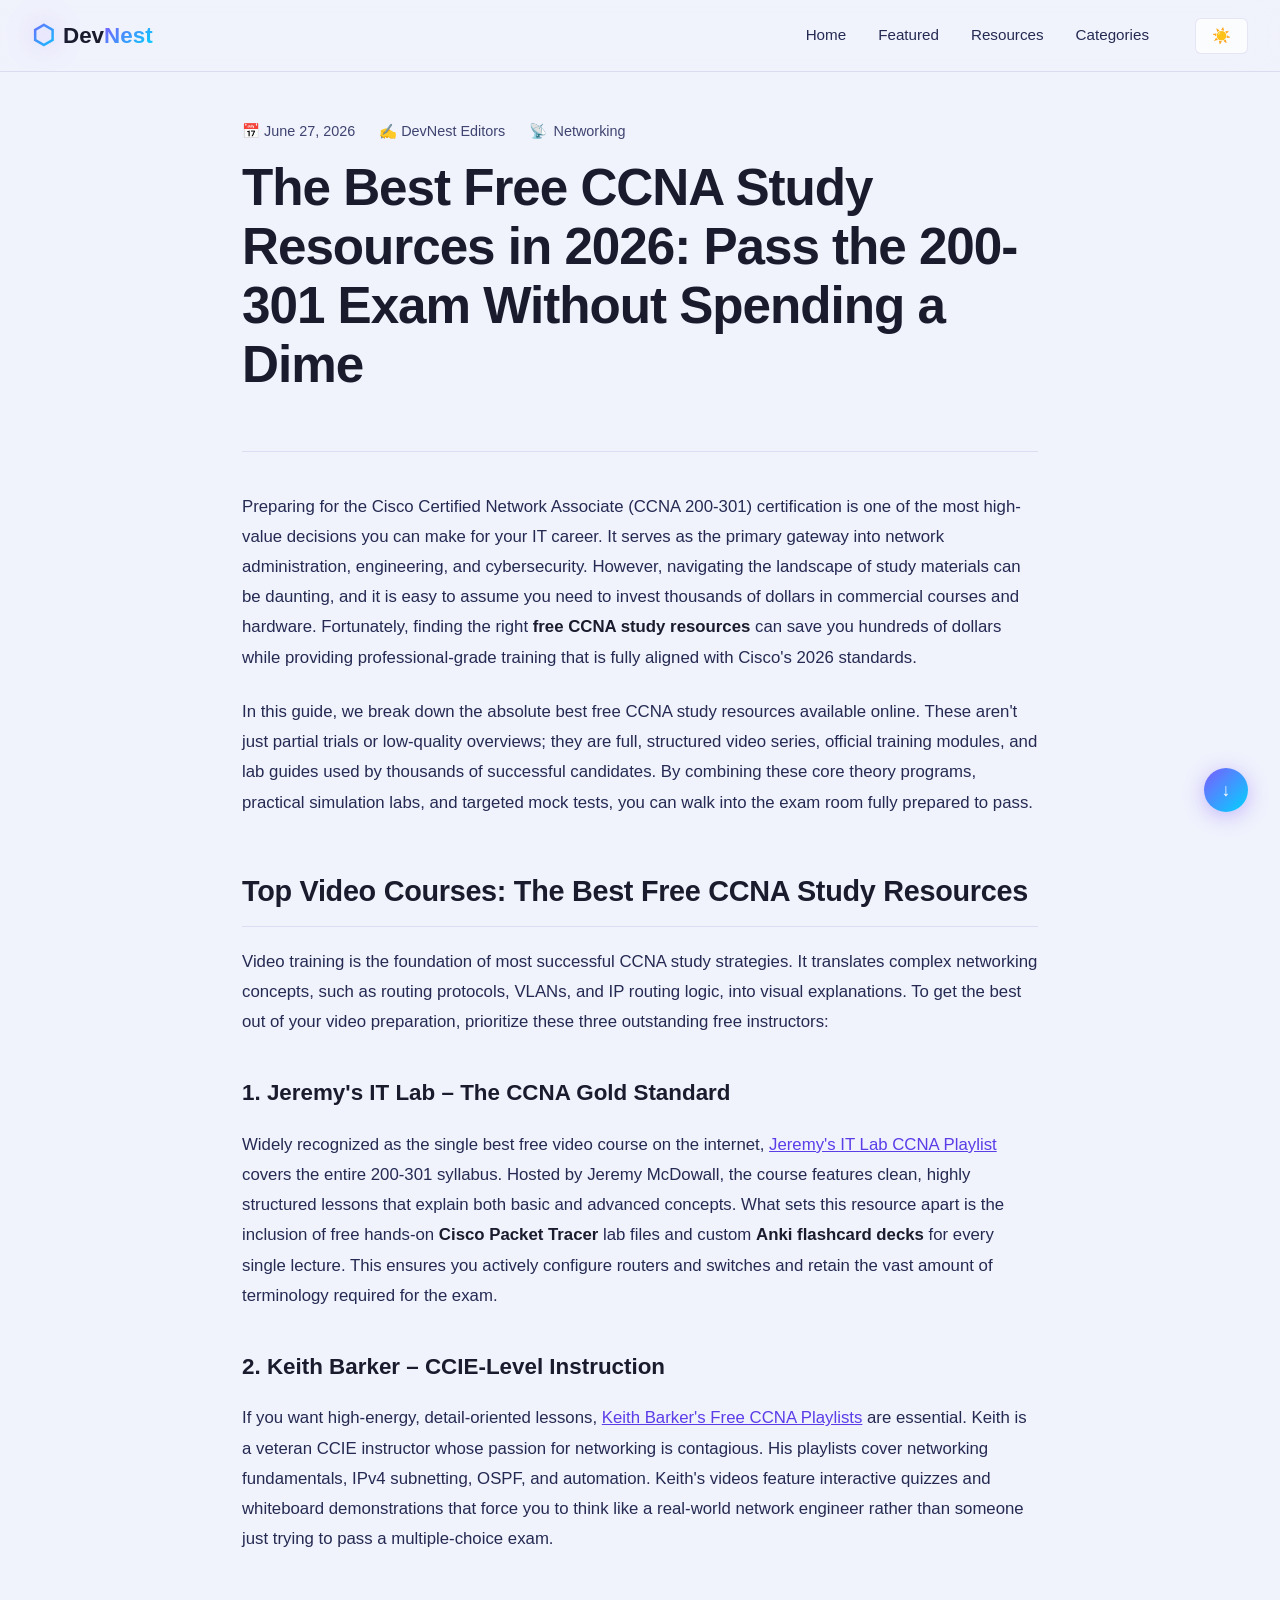
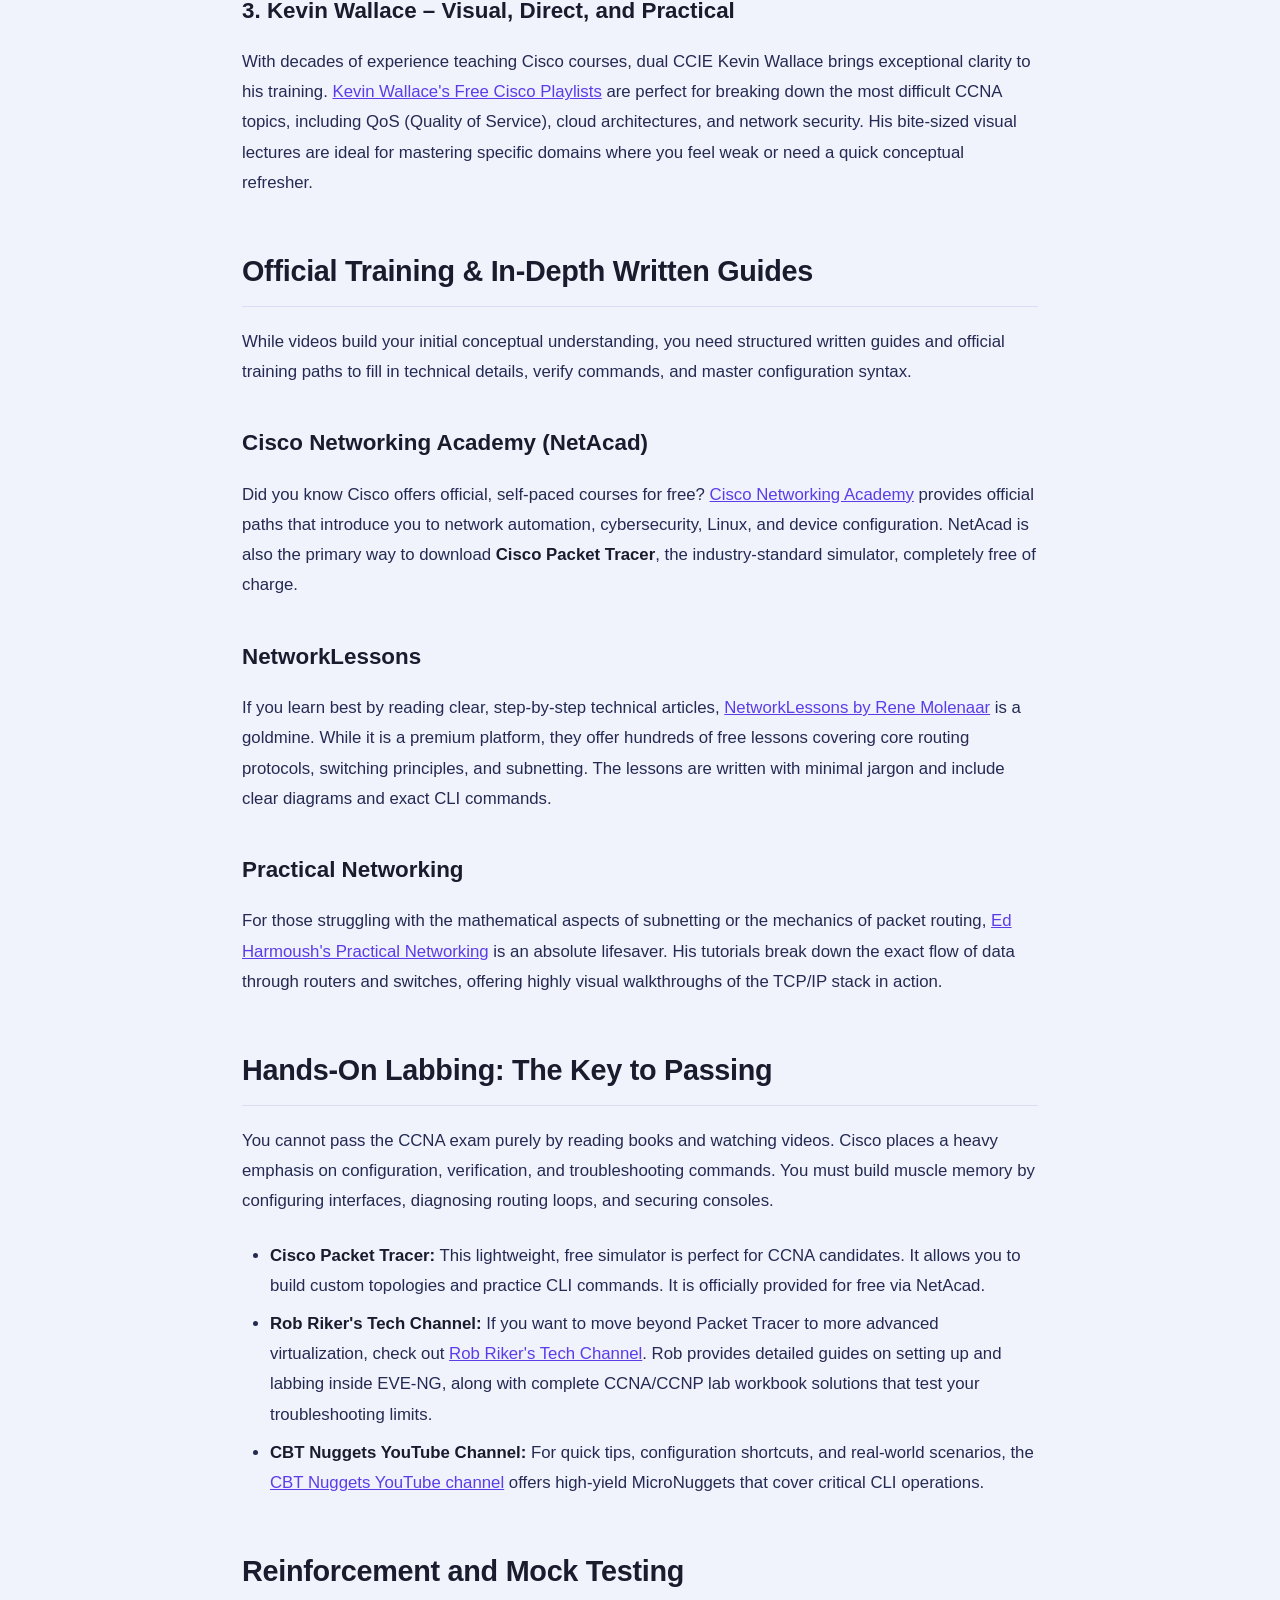
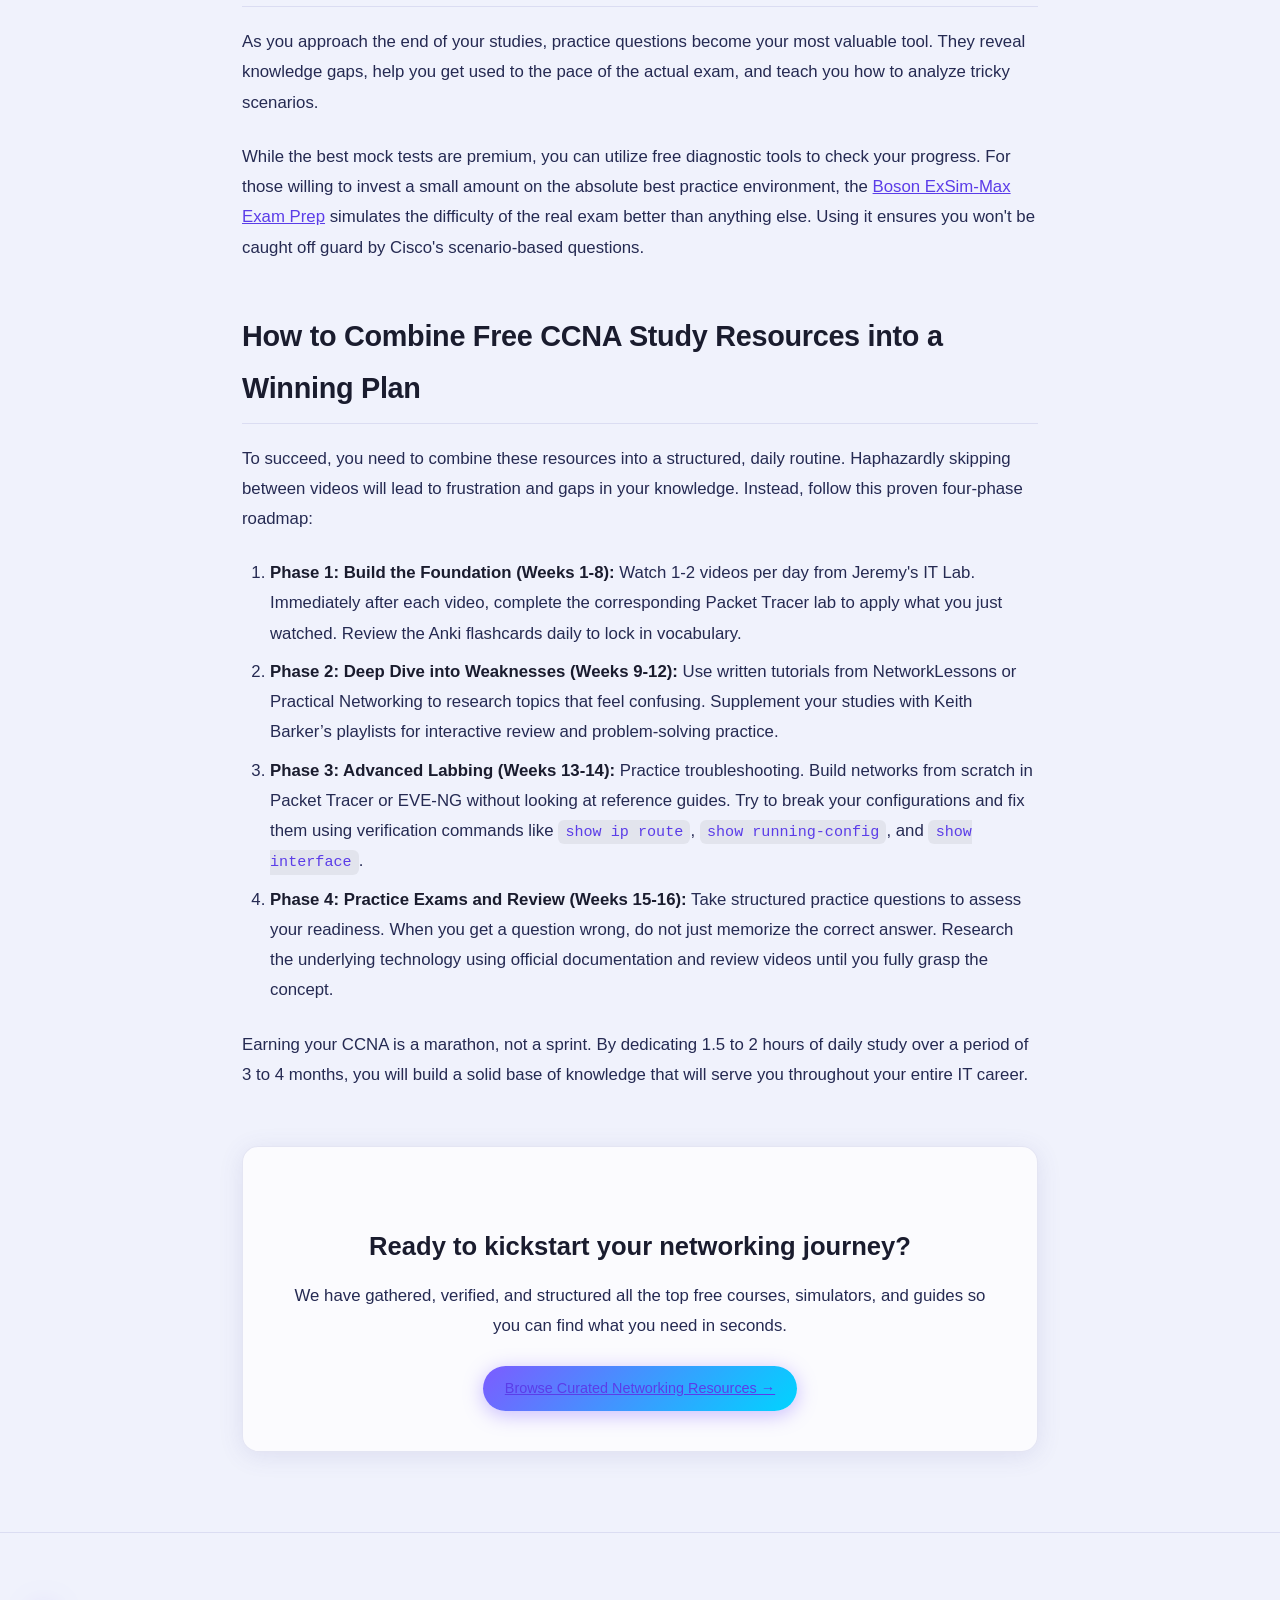
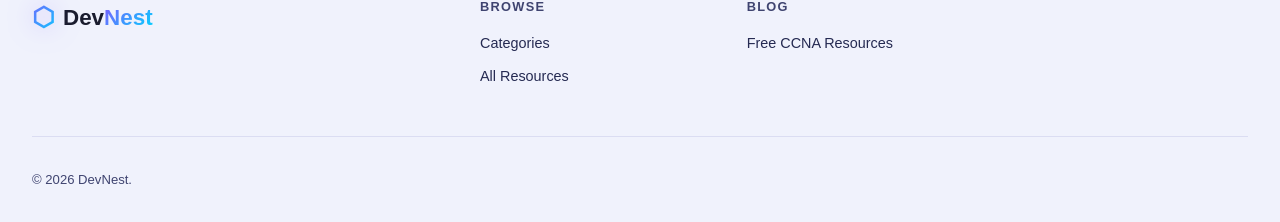
==== blog/free-ccna-study-resources-2026.html @ b6017cd8 "SEO: update canonical and OG metadata urls to devnest-learn.pages.dev" ====
<!DOCTYPE html>
<html lang="en">
<head>
  <meta charset="UTF-8" />
  <meta name="viewport" content="width=device-width, initial-scale=1.0" />
  <meta http-equiv="Content-Security-Policy" content="default-src 'self'; script-src 'self' 'unsafe-inline'; style-src 'self' 'unsafe-inline' https://fonts.googleapis.com; font-src https://fonts.gstatic.com; img-src 'self' data: https:;" />
  <title>The Best Free CCNA Study Resources in 2026 – DevNest</title>
  <meta name="description" content="Looking for the best free CCNA study resources to pass your Cisco 200-301 exam? Here is a curated guide to the top video courses, lab tools, and practice tests." />
  <meta name="keywords" content="free CCNA study resources, CCNA certification prep, learn CCNA free, Cisco Packet Tracer tutorial, best free CCNA course, networking" />
  <meta property="og:type" content="article" />
  <meta property="og:url" content="https://devnest-learn.pages.dev/blog/free-ccna-study-resources-2026.html" />
  <meta property="og:title" content="The Best Free CCNA Study Resources in 2026 – DevNest" />
  <meta property="og:description" content="Looking for the best free CCNA study resources to pass your Cisco 200-301 exam? Here is a curated guide to the top video courses, lab tools, and practice tests." />
  <meta property="og:image" content="https://devnest-learn.pages.dev/hero_banner.webp" />
  <meta name="twitter:card" content="summary_large_image" />
  <meta name="twitter:title" content="The Best Free CCNA Study Resources in 2026 – DevNest" />
  <meta name="twitter:description" content="Looking for the best free CCNA study resources to pass your Cisco 200-301 exam? Here is a curated guide to the top video courses, lab tools, and practice tests." />
  <meta name="twitter:image" content="https://devnest-learn.pages.dev/hero_banner.webp" />
  <link rel="canonical" href="https://devnest-learn.pages.dev/blog/free-ccna-study-resources-2026.html" />
  <link rel="icon" type="image/svg+xml" href="data:image/svg+xml,<svg xmlns=%22http://www.w3.org/2000/svg%22 viewBox=%220 0 100 100%22><text y=%22.9em%22 font-size=%2290%22>⬡</text></svg>">
  <link rel="preconnect" href="https://fonts.googleapis.com" />
  <link rel="preconnect" href="https://fonts.gstatic.com" crossorigin />
  <link href="https://fonts.googleapis.com/css2?family=Outfit:wght@300;400;500;600;700;800&family=JetBrains+Mono:wght@400;500&display=swap" rel="stylesheet" />
  <link rel="stylesheet" href="../style.css?v=1.2" />
  <script type="application/ld+json">
  {
    "@context": "https://schema.org",
    "@type": "BlogPosting",
    "headline": "The Best Free CCNA Study Resources in 2026",
    "description": "Looking for the best free CCNA study resources to pass your Cisco 200-301 exam in 2026? Check out our curated list of video courses, labs, and practice tests.",
    "image": "https://devnest-learn.pages.dev/hero_banner.webp",
    "author": {
      "@type": "Person",
      "name": "DevNest Editor"
    },
    "publisher": {
      "@type": "Organization",
      "name": "DevNest",
      "logo": {
        "@type": "ImageObject",
        "url": "https://devnest-learn.pages.dev/favicon.ico"
      }
    },
    "datePublished": "2026-06-27",
    "dateModified": "2026-06-27",
    "mainEntityOfPage": {
      "@type": "WebPage",
      "@id": "https://devnest-learn.pages.dev/blog/free-ccna-study-resources-2026.html"
    }
  }
  </script>
  <style>
    .blog-container {
      max-width: 860px;
      margin: calc(var(--navbar-h) + 3rem) auto 5rem;
      padding: 0 2rem;
    }
    .blog-header {
      margin-bottom: 2.5rem;
      text-align: left;
      border-bottom: 1px solid var(--border);
      padding-bottom: 2rem;
    }
    .blog-meta {
      font-size: 0.9rem;
      color: var(--text3);
      margin-bottom: 1rem;
      display: flex;
      gap: 1.5rem;
      align-items: center;
      flex-wrap: wrap;
    }
    .blog-meta span {
      display: flex;
      align-items: center;
      gap: 0.4rem;
    }
    .blog-title {
      font-size: clamp(2.2rem, 5vw, 3.2rem);
      font-weight: 800;
      line-height: 1.15;
      color: var(--text);
      margin-bottom: 1.5rem;
      letter-spacing: -0.02em;
    }
    .blog-content {
      font-size: 1.05rem;
      line-height: 1.8;
      color: var(--text2);
    }
    .blog-content h2 {
      font-size: 1.8rem;
      font-weight: 800;
      color: var(--text);
      margin: 3rem 0 1.25rem;
      letter-spacing: -0.01em;
      border-bottom: 1px solid var(--border);
      padding-bottom: 0.5rem;
    }
    .blog-content h3 {
      font-size: 1.4rem;
      font-weight: 700;
      color: var(--text);
      margin: 2.25rem 0 1rem;
    }
    .blog-content p {
      margin-bottom: 1.5rem;
    }
    .blog-content ul, .blog-content ol {
      margin-bottom: 1.5rem;
      padding-left: 1.75rem;
    }
    .blog-content li {
      margin-bottom: 0.5rem;
    }
    .blog-content strong {
      color: var(--text);
    }
    .blog-content a {
      color: var(--primary-light);
      text-decoration: underline;
      transition: color var(--transition);
      font-weight: 500;
    }
    .blog-content a:hover {
      color: var(--accent);
    }
    .light-mode .blog-content a {
      color: var(--primary);
    }
    .light-mode .blog-content a:hover {
      color: var(--accent);
    }
    .blog-content code {
      font-family: var(--mono);
      background: var(--surface2);
      padding: 0.2rem 0.45rem;
      border-radius: var(--radius-xs);
      font-size: 0.9em;
      color: var(--accent);
    }
    .light-mode .blog-content code {
      background: rgba(0,0,0,0.06);
      color: var(--primary);
    }
    .blog-cta-box {
      background: var(--surface);
      border: 1px solid var(--border);
      border-radius: var(--radius);
      padding: 2.5rem;
      margin: 3.5rem 0;
      text-align: center;
      box-shadow: var(--shadow);
    }
    .blog-cta-box h3 {
      font-size: 1.6rem;
      margin-bottom: 0.75rem;
      color: var(--text);
      font-weight: 800;
    }
    .blog-cta-box p {
      margin-bottom: 1.5rem;
      color: var(--text2);
    }
    .blog-cta-box .btn-primary {
      box-shadow: 0 4px 20px rgba(124,92,255,0.4);
    }
  </style>
</head>
<body>
  <script>
    (function() {
      const theme = localStorage.getItem('theme');
      if (theme === 'light' || (!theme && window.matchMedia('(prefers-color-scheme: light)').matches)) {
        document.documentElement.classList.add('light-mode');
      }
    })();
  </script>
  <a href="#main-content" class="skip-link">Skip to main content</a>

  <!-- ── NAVBAR ── -->
  <header class="navbar" id="navbar">
    <div class="nav-inner">
      <a href="../index.html" class="logo" id="logo-link">
        <span class="logo-icon">⬡</span>
        <span class="logo-text">Dev<span class="logo-accent">Nest</span></span>
      </a>
      <nav class="nav-links" id="nav-links">
        <a href="../index.html" class="nav-link">Home</a>
        <a href="../index.html#featured" class="nav-link">Featured</a>
        <a href="../index.html#tutorials" class="nav-link">Resources</a>
        <a href="../index.html#categories" class="nav-link">Categories</a>
      </nav>
      <div class="nav-actions">
        <button class="btn-ghost" id="theme-toggle" aria-label="Toggle theme" title="Toggle theme">🌙</button>
      </div>
      <button class="hamburger" id="hamburger" aria-label="Open menu" aria-expanded="false" aria-controls="mobile-menu">
        <span></span><span></span><span></span>
      </button>
    </div>
  </header>

  <!-- ── MOBILE MENU ── -->
  <nav aria-label="Mobile navigation" class="mobile-menu" id="mobile-menu">
    <a href="../index.html" class="mobile-link">Home</a>
    <a href="../index.html#featured" class="mobile-link">Featured</a>
    <a href="../index.html#tutorials" class="mobile-link">Resources</a>
    <a href="../index.html#categories" class="mobile-link">Categories</a>
  </nav>

  <main id="main-content" tabindex="-1">
    <article class="blog-container">
      <header class="blog-header">
        <div class="blog-meta">
          <span>📅 June 27, 2026</span>
          <span>✍️ DevNest Editors</span>
          <span>📡 <a href="../index.html?category=networking">Networking</a></span>
        </div>
        <h1 class="blog-title">The Best Free CCNA Study Resources in 2026: Pass the 200-301 Exam Without Spending a Dime</h1>
      </header>

      <div class="blog-content">
        <p>
          Preparing for the Cisco Certified Network Associate (CCNA 200-301) certification is one of the most high-value decisions you can make for your IT career. It serves as the primary gateway into network administration, engineering, and cybersecurity. However, navigating the landscape of study materials can be daunting, and it is easy to assume you need to invest thousands of dollars in commercial courses and hardware. Fortunately, finding the right <strong>free CCNA study resources</strong> can save you hundreds of dollars while providing professional-grade training that is fully aligned with Cisco's 2026 standards.
        </p>

        <p>
          In this guide, we break down the absolute best free CCNA study resources available online. These aren't just partial trials or low-quality overviews; they are full, structured video series, official training modules, and lab guides used by thousands of successful candidates. By combining these core theory programs, practical simulation labs, and targeted mock tests, you can walk into the exam room fully prepared to pass.
        </p>

        <h2>Top Video Courses: The Best Free CCNA Study Resources</h2>
        <p>
          Video training is the foundation of most successful CCNA study strategies. It translates complex networking concepts, such as routing protocols, VLANs, and IP routing logic, into visual explanations. To get the best out of your video preparation, prioritize these three outstanding free instructors:
        </p>

        <h3>1. Jeremy's IT Lab – The CCNA Gold Standard</h3>
        <p>
          Widely recognized as the single best free video course on the internet, 
          <a href="../index.html?search=Jeremy%27s+IT+Lab">Jeremy's IT Lab CCNA Playlist</a> 
          covers the entire 200-301 syllabus. Hosted by Jeremy McDowall, the course features clean, highly structured lessons that explain both basic and advanced concepts. What sets this resource apart is the inclusion of free hands-on <strong>Cisco Packet Tracer</strong> lab files and custom <strong>Anki flashcard decks</strong> for every single lecture. This ensures you actively configure routers and switches and retain the vast amount of terminology required for the exam.
        </p>

        <h3>2. Keith Barker – CCIE-Level Instruction</h3>
        <p>
          If you want high-energy, detail-oriented lessons, 
          <a href="../index.html?search=Keith+Barker">Keith Barker's Free CCNA Playlists</a> 
          are essential. Keith is a veteran CCIE instructor whose passion for networking is contagious. His playlists cover networking fundamentals, IPv4 subnetting, OSPF, and automation. Keith's videos feature interactive quizzes and whiteboard demonstrations that force you to think like a real-world network engineer rather than someone just trying to pass a multiple-choice exam.
        </p>

        <h3>3. Kevin Wallace – Visual, Direct, and Practical</h3>
        <p>
          With decades of experience teaching Cisco courses, dual CCIE Kevin Wallace brings exceptional clarity to his training. 
          <a href="../index.html?search=Kevin+Wallace">Kevin Wallace's Free Cisco Playlists</a> 
          are perfect for breaking down the most difficult CCNA topics, including QoS (Quality of Service), cloud architectures, and network security. His bite-sized visual lectures are ideal for mastering specific domains where you feel weak or need a quick conceptual refresher.
        </p>

        <h2>Official Training & In-Depth Written Guides</h2>
        <p>
          While videos build your initial conceptual understanding, you need structured written guides and official training paths to fill in technical details, verify commands, and master configuration syntax.
        </p>

        <h3>Cisco Networking Academy (NetAcad)</h3>
        <p>
          Did you know Cisco offers official, self-paced courses for free? 
          <a href="../index.html?search=Cisco+Networking+Academy">Cisco Networking Academy</a> 
          provides official paths that introduce you to network automation, cybersecurity, Linux, and device configuration. NetAcad is also the primary way to download <strong>Cisco Packet Tracer</strong>, the industry-standard simulator, completely free of charge.
        </p>

        <h3>NetworkLessons</h3>
        <p>
          If you learn best by reading clear, step-by-step technical articles, 
          <a href="../index.html?search=NetworkLessons">NetworkLessons by Rene Molenaar</a> 
          is a goldmine. While it is a premium platform, they offer hundreds of free lessons covering core routing protocols, switching principles, and subnetting. The lessons are written with minimal jargon and include clear diagrams and exact CLI commands.
        </p>

        <h3>Practical Networking</h3>
        <p>
          For those struggling with the mathematical aspects of subnetting or the mechanics of packet routing, 
          <a href="../index.html?search=Practical+Networking">Ed Harmoush's Practical Networking</a> 
          is an absolute lifesaver. His tutorials break down the exact flow of data through routers and switches, offering highly visual walkthroughs of the TCP/IP stack in action.
        </p>

        <h2>Hands-On Labbing: The Key to Passing</h2>
        <p>
          You cannot pass the CCNA exam purely by reading books and watching videos. Cisco places a heavy emphasis on configuration, verification, and troubleshooting commands. You must build muscle memory by configuring interfaces, diagnosing routing loops, and securing consoles.
        </p>
        <ul>
          <li>
            <strong>Cisco Packet Tracer:</strong> This lightweight, free simulator is perfect for CCNA candidates. It allows you to build custom topologies and practice CLI commands. It is officially provided for free via NetAcad.
          </li>
          <li>
            <strong>Rob Riker's Tech Channel:</strong> If you want to move beyond Packet Tracer to more advanced virtualization, check out 
            <a href="../index.html?search=Rob+Riker">Rob Riker's Tech Channel</a>. 
            Rob provides detailed guides on setting up and labbing inside EVE-NG, along with complete CCNA/CCNP lab workbook solutions that test your troubleshooting limits.
          </li>
          <li>
            <strong>CBT Nuggets YouTube Channel:</strong> For quick tips, configuration shortcuts, and real-world scenarios, the 
            <a href="../index.html?search=CBT+Nuggets">CBT Nuggets YouTube channel</a> 
            offers high-yield MicroNuggets that cover critical CLI operations.
          </li>
        </ul>

        <h2>Reinforcement and Mock Testing</h2>
        <p>
          As you approach the end of your studies, practice questions become your most valuable tool. They reveal knowledge gaps, help you get used to the pace of the actual exam, and teach you how to analyze tricky scenarios.
        </p>
        <p>
          While the best mock tests are premium, you can utilize free diagnostic tools to check your progress. For those willing to invest a small amount on the absolute best practice environment, the 
          <a href="../index.html?search=Boson">Boson ExSim-Max Exam Prep</a> 
          simulates the difficulty of the real exam better than anything else. Using it ensures you won't be caught off guard by Cisco's scenario-based questions.
        </p>

        <h2>How to Combine Free CCNA Study Resources into a Winning Plan</h2>
        <p>
          To succeed, you need to combine these resources into a structured, daily routine. Haphazardly skipping between videos will lead to frustration and gaps in your knowledge. Instead, follow this proven four-phase roadmap:
        </p>
        <ol>
          <li>
            <strong>Phase 1: Build the Foundation (Weeks 1-8):</strong> Watch 1-2 videos per day from Jeremy's IT Lab. Immediately after each video, complete the corresponding Packet Tracer lab to apply what you just watched. Review the Anki flashcards daily to lock in vocabulary.
          </li>
          <li>
            <strong>Phase 2: Deep Dive into Weaknesses (Weeks 9-12):</strong> Use written tutorials from NetworkLessons or Practical Networking to research topics that feel confusing. Supplement your studies with Keith Barker’s playlists for interactive review and problem-solving practice.
          </li>
          <li>
            <strong>Phase 3: Advanced Labbing (Weeks 13-14):</strong> Practice troubleshooting. Build networks from scratch in Packet Tracer or EVE-NG without looking at reference guides. Try to break your configurations and fix them using verification commands like <code>show ip route</code>, <code>show running-config</code>, and <code>show interface</code>.
          </li>
          <li>
            <strong>Phase 4: Practice Exams and Review (Weeks 15-16):</strong> Take structured practice questions to assess your readiness. When you get a question wrong, do not just memorize the correct answer. Research the underlying technology using official documentation and review videos until you fully grasp the concept.
          </li>
        </ol>

        <p>
          Earning your CCNA is a marathon, not a sprint. By dedicating 1.5 to 2 hours of daily study over a period of 3 to 4 months, you will build a solid base of knowledge that will serve you throughout your entire IT career.
        </p>

        <div class="blog-cta-box">
          <h3>Ready to kickstart your networking journey?</h3>
          <p>
            We have gathered, verified, and structured all the top free courses, simulators, and guides so you can find what you need in seconds.
          </p>
          <a href="../index.html?category=networking" class="btn-primary">
            Browse Curated Networking Resources →
          </a>
        </div>
      </div>
    </article>
  </main>

  <!-- ── FOOTER ── -->
  <footer class="footer">
    <div class="container">
      <div class="footer-top">
        <div class="footer-brand">
          <a href="../index.html" class="logo">
            <span class="logo-icon">⬡</span>
            <span class="logo-text">Dev<span class="logo-accent">Nest</span></span>
          </a>
        </div>
        <div class="footer-links-grid">
          <div class="footer-col">
            <h3 class="footer-col-title">Browse</h3>
            <a href="../index.html#categories" class="footer-link">Categories</a>
            <a href="../index.html#tutorials" class="footer-link">All Resources</a>
          </div>
          <div class="footer-col">
            <h3 class="footer-col-title">Blog</h3>
            <a href="free-ccna-study-resources-2026.html" class="footer-link">Free CCNA Resources</a>
          </div>
        </div>
      </div>
      <div class="footer-bottom">
        <span>© 2026 DevNest.</span>
      </div>
    </div>
  </footer>

  <!-- ── TOAST ── -->
  <div class="toast" id="toast" role="alert" aria-live="polite"></div>

  <!-- ── BACK TO TOP / SCROLL TO BOTTOM ── -->
  <button class="scroll-to-bottom" id="scroll-to-bottom" aria-label="Scroll to bottom">↓</button>
  <button class="back-to-top" id="back-to-top" aria-label="Back to top">↑</button>

  <script src="../app.js"></script>
</body>
</html>
---- style.css ----
/* ===== RESET & BASE ===== */
*, *::before, *::after { box-sizing: border-box; margin: 0; padding: 0; -webkit-tap-highlight-color: transparent; }
html { scroll-behavior: smooth; font-size: 16px; }

:root {
  --bg: #0b0d14;
  --bg2: #10131f;
  --bg3: #161929;
  --surface: rgba(255,255,255,0.04);
  --surface2: rgba(255,255,255,0.08);
  --border: rgba(255,255,255,0.08);
  --border2: rgba(255,255,255,0.14);
  --text: #e8eaf6;
  --text2: #9ea8c8;
  --text3: #8c97be; /* Increased contrast for dark mode */
  --primary: #7c5cff;
  --primary-dark: #5b3de8;
  --primary-light: #a888ff;
  --accent: #00d4ff;
  --accent2: #ff6b9d;
  --accent3: #00e5a0;
  --gradient: linear-gradient(135deg, #7c5cff, #00d4ff);
  --gradient2: linear-gradient(135deg, #ff6b9d, #7c5cff);
  --shadow: 0 4px 24px rgba(0,0,0,0.4);
  --shadow2: 0 8px 48px rgba(0,0,0,0.6);
  --radius: 16px;
  --radius-sm: 10px;
  --radius-xs: 6px;
  --font: 'Outfit', sans-serif;
  --mono: 'JetBrains Mono', monospace;
  --transition: 0.25s cubic-bezier(0.4,0,0.2,1);
  --navbar-h: 72px;
}

.light-mode {
  --bg: #f0f2fc;
  --bg2: #e6e9f8;
  --bg3: #dde1f5;
  --surface: rgba(255,255,255,0.7);
  --surface2: rgba(255,255,255,0.9);
  --border: rgba(100,100,180,0.15);
  --border2: rgba(100,100,180,0.25);
  --text: #1a1c2e;
  --text2: #252a52;
  --text3: #3f4470; /* Increased contrast for light mode */
  --primary: #5b3de8;
  --accent: #008fa3;
  --primary-light: #5b3de8; /* Prevent light mode contrast issues with neon purple */
  --shadow: 0 4px 24px rgba(80,80,160,0.12);
  --shadow2: 0 8px 48px rgba(80,80,160,0.18);
}

/* Light mode overrides for Hero section contrast */
.light-mode .hero-overlay {
  background: linear-gradient(160deg, rgba(240,242,252,0.4) 0%, rgba(240,242,252,0.85) 50%, rgba(240,242,252,0.98) 100%);
}
.light-mode .hero-img {
  opacity: 0.08;
}
.light-mode .hero-badge {
  color: var(--primary);
  background: rgba(124,92,255,0.08);
  border-color: rgba(124,92,255,0.2);
}
.light-mode .hero-orb {
  opacity: 0.08;
}
.light-mode .stat-label {
  color: var(--text2);
}

body {
  font-family: var(--font);
  background: var(--bg);
  color: var(--text);
  line-height: 1.6;
  overflow-x: hidden;
  transition: background var(--transition), color var(--transition);
}

a { color: inherit; text-decoration: none; }
img { max-width: 100%; display: block; }
button { cursor: pointer; border: none; background: none; font-family: var(--font); }
input, select, textarea { font-family: var(--font); outline: none; }

.container { max-width: 1280px; margin: 0 auto; padding: 0 2rem; }
.hidden { display: none !important; }

/* ===== SKIP LINK ===== */
.skip-link {
  position: absolute;
  top: -100px;
  left: 20px;
  background: var(--primary);
  color: #fff;
  padding: 10px 20px;
  z-index: 9999;
  border-radius: var(--radius-xs);
  text-decoration: none;
  font-weight: 600;
  transition: top var(--transition);
}
.skip-link:focus {
  top: 20px;
}
#main-content:focus {
  outline: none;
}

/* ===== SCROLLBAR ===== */
::-webkit-scrollbar { width: 6px; }
::-webkit-scrollbar-track { background: var(--bg); }
::-webkit-scrollbar-thumb { background: var(--primary); border-radius: 3px; }

/* ===== NAVBAR ===== */
.navbar {
  position: fixed; top: 0; left: 0; right: 0; z-index: 1000;
  height: var(--navbar-h);
  background: rgba(11,13,20,0.6);
  -webkit-backdrop-filter: blur(20px);
  backdrop-filter: blur(20px);
  border-bottom: 1px solid var(--border);
  transition: all var(--transition);
}
.navbar.scrolled {
  background: rgba(11,13,20,0.92);
  box-shadow: 0 2px 32px rgba(0,0,0,0.5);
}
.light-mode .navbar { background: rgba(240,242,252,0.8); }
.light-mode .navbar.scrolled { background: rgba(240,242,252,0.96); }

.nav-inner {
  max-width: 1280px; margin: 0 auto; padding: 0 2rem;
  height: 100%; display: flex; align-items: center; gap: 2rem;
}
.logo { display: flex; align-items: center; gap: 0.5rem; font-size: 1.4rem; font-weight: 700; }
.logo-icon { font-size: 1.6rem; background: var(--gradient); -webkit-background-clip: text; -webkit-text-fill-color: transparent; background-clip: text; filter: drop-shadow(0 0 12px rgba(124,92,255,0.5)); }
.logo-text { color: var(--text); }
.logo-accent { background: var(--gradient); -webkit-background-clip: text; -webkit-text-fill-color: transparent; background-clip: text; }
.nav-links { display: flex; align-items: center; gap: 0.25rem; margin-left: auto; }
.nav-link {
  position: relative;
  padding: 0.5rem 0.25rem;
  margin: 0 0.625rem;
  color: var(--text2);
  font-weight: 500;
  font-size: 0.95rem;
  transition: color var(--transition);
}
.nav-link::after {
  content: '';
  position: absolute;
  bottom: 0;
  left: 0;
  width: 100%;
  height: 2px;
  background: var(--gradient);
  transform: scaleX(0);
  transform-origin: right;
  transition: transform var(--transition);
}
.nav-link:hover {
  color: var(--text);
}
.nav-link:hover::after {
  transform: scaleX(1);
  transform-origin: left;
}
.nav-actions { display: flex; align-items: center; gap: 0.75rem; }
.hamburger { display: none; flex-direction: column; gap: 5px; padding: 8px; border-radius: var(--radius-xs); background: var(--surface); cursor: pointer; }
.hamburger span { display: block; width: 22px; height: 2px; background: var(--text); border-radius: 2px; transition: transform var(--transition), opacity var(--transition); }
.hamburger.open span:nth-child(1) {
  transform: translateY(7px) rotate(45deg);
}
.hamburger.open span:nth-child(2) {
  opacity: 0;
}
.hamburger.open span:nth-child(3) {
  transform: translateY(-7px) rotate(-45deg);
}


/* ===== BUTTONS ===== */
.btn-primary {
  display: inline-flex; align-items: center; gap: 0.5rem;
  padding: 0.625rem 1.375rem; border-radius: 100px;
  background: var(--gradient); color: #fff; font-weight: 600; font-size: 0.9rem;
  transition: all var(--transition); white-space: nowrap;
  box-shadow: 0 0 20px rgba(124,92,255,0.3);
}
.btn-primary:hover { transform: translateY(-2px); box-shadow: 0 4px 30px rgba(124,92,255,0.5); }
.btn-primary:active { transform: translateY(0); }

.btn-ghost {
  padding: 0.5rem 1rem; border-radius: var(--radius-xs); font-size: 0.95rem;
  color: var(--text2); background: var(--surface); border: 1px solid var(--border);
  transition: all var(--transition);
}
.btn-ghost:hover { color: var(--text); background: var(--surface2); border-color: var(--border2); }

#theme-toggle {
  transition: transform var(--transition);
}
#theme-toggle:active {
  transform: scale(0.8) rotate(30deg);
}

.btn-support {
  display: inline-flex; align-items: center; gap: 0.4rem;
  padding: 0.5rem 1.1rem; border-radius: 100px; font-weight: 600; font-size: 0.85rem;
  color: #fff; background: #ff5e5b;
  border: none; transition: all var(--transition);
  box-shadow: 0 4px 15px rgba(255, 94, 91, 0.25);
  text-decoration: none;
}
.btn-support:hover {
  transform: translateY(-2px);
  box-shadow: 0 6px 20px rgba(255, 94, 91, 0.45);
  background: #ff4743;
  color: #fff;
}
.btn-support:active {
  transform: translateY(0);
}
.light-mode .btn-support {
  color: #fff;
  background: #ff5e5b;
}

.btn-outline {
  padding: 0.7rem 1.75rem; border-radius: 100px; font-weight: 600; font-size: 0.95rem;
  color: var(--text2); background: transparent;
  border: 1.5px solid var(--border2);
  transition: all var(--transition);
}
.btn-outline:hover {
  background: rgba(255, 255, 255, 0.05);
  color: var(--text);
  border-color: var(--text3);
  transform: translateY(-2px);
}
.light-mode .btn-outline {
  color: var(--text2);
  border-color: var(--border2);
}
.light-mode .btn-outline:hover {
  background: rgba(0, 0, 0, 0.04);
  color: var(--text);
  border-color: var(--text3);
}

/* ===== MOBILE MENU ===== */
.mobile-menu {
  display: none; flex-direction: column; gap: 0.5rem;
  position: fixed; top: var(--navbar-h); left: 0; right: 0; z-index: 999;
  background: var(--bg2); border-bottom: 1px solid var(--border);
  padding: 1.5rem 2rem;
}
.mobile-menu.open { display: flex; }
.mobile-link { font-size: 1.1rem; font-weight: 500; color: var(--text2); padding: 0.5rem 0; border-bottom: 1px solid var(--border); transition: color var(--transition); }
.mobile-link:hover { color: var(--text); }
.mobile-cta { margin-top: 0.5rem; text-align: center; }

/* ===== HERO ===== */
.hero {
  position: relative; min-height: auto;
  display: flex; flex-direction: column; align-items: center; justify-content: center;
  overflow: visible; padding: calc(var(--navbar-h) + 5rem) 2rem 3rem;
}
.hero-bg { position: absolute; inset: 0; z-index: 0; overflow: hidden; }
.hero-img { width: 100%; height: 100%; object-fit: cover; opacity: 0.25; }
.hero-overlay {
  position: absolute; inset: 0;
  background: linear-gradient(160deg, rgba(11,13,20,0.3) 0%, rgba(11,13,20,0.7) 50%, rgba(11,13,20,0.98) 100%);
}
.hero-orb {
  position: absolute; border-radius: 50%;
  filter: blur(80px); opacity: 0.18; animation: floatOrb 8s ease-in-out infinite;
}
.hero-orb-1 { width: 600px; height: 600px; background: var(--primary); top: -200px; right: -200px; animation-delay: 0s; }
.hero-orb-2 { width: 400px; height: 400px; background: var(--accent); bottom: -100px; left: -100px; animation-delay: 3s; }
.hero-orb-3 { width: 300px; height: 300px; background: var(--accent2); top: 30%; left: 20%; animation-delay: 6s; }

@keyframes floatOrb {
  0%, 100% { transform: translate(0,0) scale(1); }
  33% { transform: translate(20px,-20px) scale(1.05); }
  66% { transform: translate(-15px,15px) scale(0.95); }
}

.hero-content {
  position: relative; z-index: 1; text-align: center;
  max-width: 820px;
  margin-top: auto; margin-bottom: auto;
}
.hero-content > * {
  opacity: 0;
  transform: translateY(20px);
  transition: opacity 0.8s cubic-bezier(0.4, 0, 0.2, 1), transform 0.8s cubic-bezier(0.4, 0, 0.2, 1);
}
.hero-content > *.visible {
  opacity: 1;
  transform: translateY(0);
}

.hero-badge {
  display: inline-flex; align-items: center; gap: 0.5rem;
  background: rgba(124,92,255,0.15); border: 1px solid rgba(124,92,255,0.3);
  padding: 0.4rem 1rem; border-radius: 100px; font-size: 0.85rem; font-weight: 500;
  color: var(--primary-light); margin-bottom: 1.5rem; -webkit-backdrop-filter: blur(8px); backdrop-filter: blur(8px);
}
.badge-dot { width: 8px; height: 8px; border-radius: 50%; background: var(--accent3); box-shadow: 0 0 8px var(--accent3); animation: pulse 2s infinite; }
@keyframes pulse { 0%,100%{opacity:1;} 50%{opacity:0.4;} }

.hero-title {
  font-size: clamp(2.5rem, 6vw, 4.5rem); font-weight: 800; line-height: 1.1;
  letter-spacing: -0.02em; margin-bottom: 1.25rem; color: var(--text);
}
.gradient-text {
  background: var(--gradient);
  -webkit-background-clip: text;
  -webkit-text-fill-color: transparent;
  background-clip: text;
  filter: drop-shadow(0 0 24px rgba(124,92,255,0.35));
}
.light-mode .gradient-text {
  filter: drop-shadow(0 0 12px rgba(91,61,232,0.2));
}

.hero-subtitle { font-size: clamp(1rem, 2vw, 1.2rem); color: var(--text2); max-width: 560px; margin: 0 auto 2.5rem; line-height: 1.7; }

/* ===== SEARCH BAR ===== */
.search-bar-wrapper { position: relative; max-width: 620px; margin: 0 auto 2rem; }
.search-bar {
  display: flex; align-items: center; gap: 0.75rem;
  background: rgba(255,255,255,0.07); border: 1.5px solid var(--border2);
  border-radius: 100px; padding: 0.5rem 0.5rem 0.5rem 1.25rem;
  -webkit-backdrop-filter: blur(16px); backdrop-filter: blur(16px);
  transition: all var(--transition); box-shadow: 0 4px 30px rgba(0,0,0,0.3);
}
.light-mode .search-bar { background: rgba(255,255,255,0.8); }
.search-bar:focus-within { border-color: var(--primary); box-shadow: 0 0 0 3px rgba(124,92,255,0.2), 0 4px 30px rgba(0,0,0,0.3); }

/* Search Suggestions Dropdown */
.search-suggestions {
  position: absolute;
  top: 100%;
  left: 0;
  right: 0;
  z-index: 100;
  margin-top: 0.5rem;
  background: var(--bg2);
  border: 1px solid var(--border);
  border-radius: var(--radius);
  box-shadow: var(--shadow2);
  overflow: hidden;
  transition: opacity var(--transition), transform var(--transition);
}
.search-suggestions.hidden {
  display: none !important;
}
.light-mode .search-suggestions {
  background: #ffffff;
  border-color: var(--border);
  box-shadow: var(--shadow);
}
.suggestion-item {
  display: flex;
  align-items: center;
  gap: 0.75rem;
  padding: 0.75rem 1.25rem;
  cursor: pointer;
  color: var(--text);
  font-size: 0.95rem;
  text-align: left;
  transition: background var(--transition), color var(--transition);
  border-bottom: 1px solid var(--border);
}
.suggestion-item:last-child {
  border-bottom: none;
}
.suggestion-item:hover,
.suggestion-item:focus,
.suggestion-item.active {
  background: var(--surface2);
  color: var(--primary-light);
  outline: none;
}
.light-mode .suggestion-item:hover,
.light-mode .suggestion-item:focus,
.light-mode .suggestion-item.active {
  background: rgba(124, 92, 255, 0.08);
  color: var(--primary-dark);
}
.search-icon { font-size: 1.1rem; flex-shrink: 0; }
.search-input {
  flex: 1; background: none; border: none; color: var(--text); font-size: 1rem; min-width: 0;
}
.search-input:focus,
.search-input:focus-visible {
  outline: none !important;
}
.search-input::placeholder { color: var(--text3); }
.search-btn {
  flex-shrink: 0; padding: 0.6rem 1.5rem; border-radius: 100px;
  background: var(--gradient); color: #fff; font-weight: 600; font-size: 0.9rem;
  transition: all var(--transition); box-shadow: 0 0 16px rgba(124,92,255,0.4);
}
.search-btn:hover { transform: translateY(-1px); box-shadow: 0 4px 12px rgba(124,92,255,0.2), 0 0 24px rgba(124,92,255,0.6); }

.search-tags { display: flex; gap: 0.5rem; justify-content: center; flex-wrap: wrap; margin-top: 1rem; }
.search-tag {
  padding: 0.3rem 0.875rem; border-radius: 100px; font-size: 0.8rem; font-weight: 500;
  background: var(--surface); border: 1px solid var(--border); color: var(--text2);
  cursor: pointer; transition: all var(--transition);
}
.search-tag:hover {
  background: rgba(124,92,255,0.2);
  border-color: var(--primary);
  color: var(--primary-light);
  transform: scale(1.06);
  box-shadow: 0 0 10px rgba(124,92,255,0.2);
}

/* ===== STATS ===== */
.hero-stats { display: flex; align-items: center; justify-content: center; gap: 2rem; margin-top: 2rem; }
.stat { text-align: center; }
.stat-num { display: block; font-size: 2rem; font-weight: 800; background: var(--gradient); -webkit-background-clip: text; -webkit-text-fill-color: transparent; background-clip: text; }
.stat-label { font-size: 0.8rem; color: var(--text3); text-transform: uppercase; letter-spacing: 0.06em; }
.stat-divider { width: 1px; height: 40px; background: var(--border); }

.hero-scroll-hint {
  margin-top: 2rem; margin-bottom: 1.5rem;
  display: flex; flex-direction: column; align-items: center; gap: 0.5rem;
  color: var(--text3); font-size: 0.8rem; z-index: 1; animation: bounce 2s ease-in-out infinite;
}
.scroll-arrow { width: 20px; height: 20px; border-right: 2px solid var(--text3); border-bottom: 2px solid var(--text3); transform: rotate(45deg); }
@keyframes bounce { 0%,100%{transform:translateY(0);} 50%{transform:translateY(-8px);} }

/* ===== SECTION COMMON ===== */
.section-header { text-align: center; margin-bottom: 3rem; }
.section-tag {
  display: inline-block; font-size: 0.75rem; font-weight: 600;
  text-transform: uppercase; letter-spacing: 0.1em;
  background: rgba(124, 92, 255, 0.08);
  color: var(--primary-light);
  border: 1px solid rgba(124, 92, 255, 0.25);
  padding: 0.3rem 0.875rem; border-radius: 100px; margin-bottom: 0.75rem;
  box-shadow: 0 0 12px rgba(124, 92, 255, 0.1) inset;
}
.light-mode .section-tag {
  background: rgba(91, 61, 232, 0.06);
  border-color: rgba(91, 61, 232, 0.2);
  color: var(--primary-dark);
  box-shadow: none;
}
.section-title { font-size: clamp(1.8rem, 3vw, 2.5rem); font-weight: 800; color: var(--text); margin-bottom: 0.75rem; line-height: 1.2; }
.section-sub { font-size: 1.05rem; color: var(--text2); max-width: 520px; margin: 0 auto; }

/* ===== CATEGORIES SECTION ===== */
.categories-section { padding: 6rem 0; background: var(--bg2); }
.category-grid { display: grid; grid-template-columns: repeat(auto-fit, minmax(200px, 250px)); justify-content: center; gap: 1rem; }
.cat-card {
  display: flex; flex-direction: column; align-items: center; gap: 0.75rem;
  padding: 1.75rem 1rem; border-radius: var(--radius);
  background: var(--surface); border: 1px solid var(--border);
  cursor: pointer; transition: all var(--transition); text-align: center;
  position: relative; overflow: hidden;
}
.cat-card::before {
  content: ''; position: absolute; inset: 0; opacity: 0;
  background: radial-gradient(circle, color-mix(in srgb, var(--cat-color) 15%, transparent) 0%, transparent 70%);
  transition: opacity var(--transition);
}
.cat-card:hover::before { opacity: 1; }
.cat-card:hover {
  border-color: color-mix(in srgb, var(--cat-color) 50%, transparent);
  box-shadow: 0 8px 32px rgba(0,0,0,0.35), 0 0 16px color-mix(in srgb, var(--cat-color) 20%, transparent);
  transform: translateY(-3px);
}
.cat-card.active {
  border-color: var(--cat-color);
  background: color-mix(in srgb, var(--cat-color) 10%, transparent);
  box-shadow: 0 0 20px color-mix(in srgb, var(--cat-color) 25%, transparent), 0 4px 16px rgba(0,0,0,0.3);
}
.cat-emoji { font-size: 2rem; transition: transform var(--transition); }
.cat-card:hover .cat-emoji { transform: scale(1.2) rotate(-3deg); }
.cat-name { font-size: 0.95rem; font-weight: 700; color: var(--text); }
.cat-count { font-size: 0.78rem; color: var(--text2); font-family: var(--mono); }

/* ===== FEATURED SECTION ===== */
.featured-section { padding: 4rem 0; background: var(--bg); }
.featured-grid { display: grid; grid-template-columns: 1fr 1fr; gap: 1.5rem; }
@media(max-width:768px) { .featured-grid { grid-template-columns: 1fr; } }

.featured-card {
  position: relative; border-radius: var(--radius); overflow: hidden;
  background: var(--surface); border: 1px solid var(--border);
  transition: all var(--transition); display: flex; flex-direction: column;
}
.featured-card:hover { box-shadow: var(--shadow2); border-color: var(--border2); }
.featured-card.large { grid-row: span 2; }
.featured-card-glow {
  position: absolute; top: -50%; left: -50%; width: 200%; height: 200%;
  border-radius: 50%; opacity: 0; transition: opacity 0.4s; pointer-events: none;
}
.featured-card:hover .featured-card-glow { opacity: 0.05; }
.featured-badge {
  position: absolute; top: 1rem; left: 1rem; z-index: 2;
  padding: 0.3rem 0.7rem; border-radius: 100px; font-size: 0.72rem; font-weight: 700;
  background: var(--gradient); color: #fff; letter-spacing: 0.05em;
}
.featured-body { padding: 3.5rem 1.75rem 2rem; flex: 1; display: flex; flex-direction: column; }
.featured-category { font-size: 0.78rem; font-weight: 600; text-transform: uppercase; letter-spacing: 0.08em; color: var(--primary-light); margin-bottom: 0.5rem; }
.featured-title { font-size: 1.25rem; font-weight: 700; color: var(--text); margin-bottom: 0.75rem; line-height: 1.3; }
.featured-card.large .featured-title { font-size: 1.6rem; }
.featured-desc { font-size: 0.92rem; color: var(--text2); line-height: 1.65; margin-bottom: 1.25rem; flex: 1; }
.featured-meta { display: flex; align-items: center; gap: 0.75rem; flex-wrap: wrap; margin-bottom: 1.25rem; }
.featured-footer { display: flex; align-items: center; justify-content: space-between; gap: 1rem; }
.featured-author { font-size: 0.82rem; color: var(--text3); }
.btn-featured {
  display: inline-flex; align-items: center; gap: 0.4rem;
  padding: 0.5rem 1.25rem; border-radius: 100px; font-size: 0.85rem; font-weight: 600;
  background: var(--gradient); color: #fff; transition: all var(--transition);
  box-shadow: 0 0 16px rgba(124,92,255,0.25);
}
.btn-featured:hover { box-shadow: 0 0 28px rgba(124,92,255,0.5); transform: translateX(2px); }

/* ===== TAG CHIPS ===== */
.chip {
  display: inline-flex; align-items: center; gap: 0.3rem;
  padding: 0.2rem 0.625rem; border-radius: 100px; font-size: 0.75rem; font-weight: 500;
  background: var(--surface2); border: 1px solid var(--border); color: var(--text2);
}
.chip.level-beginner { background: rgba(0,229,160,0.1); border-color: rgba(0,229,160,0.3); color: #00e5a0; }
.chip.level-intermediate { background: rgba(0,212,255,0.1); border-color: rgba(0,212,255,0.3); color: #00d4ff; }
.chip.level-advanced { background: rgba(255,107,157,0.1); border-color: rgba(255,107,157,0.3); color: #ff6b9d; }
.chip.type-video { background: rgba(255,69,58,0.15); border-color: rgba(255,69,58,0.3); color: #ff8b8b; }
.chip.type-article { background: rgba(124,92,255,0.1); border-color: rgba(124,92,255,0.3); color: #a888ff; }
.chip.type-course { background: rgba(255,170,0,0.1); border-color: rgba(255,170,0,0.3); color: #ffaa00; }
.chip.type-interactive { background: rgba(0,229,160,0.1); border-color: rgba(0,229,160,0.3); color: #00e5a0; }
.chip.duration-chip { background: rgba(140, 151, 190, 0.1); border-color: rgba(140, 151, 190, 0.25); color: var(--text2); }

/* Light mode chip contrast overrides */
.light-mode .chip.level-beginner { background: rgba(4, 120, 87, 0.08); border-color: rgba(4, 120, 87, 0.25); color: #047857; }
.light-mode .chip.level-intermediate { background: rgba(3, 105, 161, 0.08); border-color: rgba(3, 105, 161, 0.25); color: #0369a1; }
.light-mode .chip.level-advanced { background: rgba(190, 24, 93, 0.08); border-color: rgba(190, 24, 93, 0.25); color: #be185d; }
.light-mode .chip.type-video { background: rgba(185, 28, 28, 0.08); border-color: rgba(185, 28, 28, 0.25); color: #b91c1c; }
.light-mode .chip.type-article { background: rgba(91, 61, 232, 0.08); border-color: rgba(91, 61, 232, 0.25); color: #5b3de8; }
.light-mode .chip.type-course { background: rgba(180, 83, 9, 0.08); border-color: rgba(180, 83, 9, 0.25); color: #b45309; }
.light-mode .chip.type-interactive { background: rgba(4, 120, 87, 0.08); border-color: rgba(4, 120, 87, 0.25); color: #047857; }
.light-mode .chip.duration-chip { background: rgba(63, 68, 112, 0.08); border-color: rgba(63, 68, 112, 0.25); color: var(--text3); }
.light-mode .free-account-badge { background: rgba(0, 0, 0, 0.04); border-color: rgba(0, 0, 0, 0.1); color: var(--text2); }

/* ===== TUTORIALS SECTION ===== */
.tutorials-section { padding: 6rem 0; background: var(--bg2); }
.tutorials-header { display: flex; align-items: flex-end; justify-content: space-between; gap: 2rem; margin-bottom: 1.75rem; flex-wrap: wrap; }

.filter-bar { display: flex; align-items: flex-end; gap: 0.75rem; flex-wrap: wrap; }
.filter-group { display: flex; flex-direction: column; gap: 0.3rem; }
.filter-label { font-size: 0.72rem; font-weight: 600; text-transform: uppercase; letter-spacing: 0.08em; color: var(--text3); }
.filter-select {
  padding: 0.5rem 1rem; border-radius: var(--radius-xs); font-size: 0.88rem;
  background: var(--bg3); border: 1px solid var(--border); color: var(--text);
  cursor: pointer; transition: all var(--transition); min-width: 140px;
  appearance: none; -webkit-appearance: none;
  background-image: url("data:image/svg+xml,%3Csvg xmlns='http://www.w3.org/2000/svg' width='12' height='8' viewBox='0 0 12 8'%3E%3Cpath d='M1 1l5 5 5-5' stroke='%239ea8c8' stroke-width='1.5' fill='none' stroke-linecap='round'/%3E%3C/svg%3E");
  background-repeat: no-repeat; background-position: right 0.75rem center;
  padding-right: 2rem;
}
.filter-select option {
  background: #1a1d2e;
  color: #e8eaf6;
  font-size: 0.88rem;
}
.light-mode .filter-select option {
  background: #ffffff;
  color: #1a1c2e;
}
.filter-select:hover { border-color: var(--border2); }
.filter-select:focus { border-color: var(--primary); box-shadow: 0 0 0 3px rgba(124,92,255,0.2); }
.filter-reset { font-size: 0.82rem; padding: 0.5rem 0.875rem; align-self: flex-end; }


.sort-bar { display: flex; align-items: center; justify-content: space-between; margin-bottom: 1.5rem; flex-wrap: wrap; gap: 0.75rem; }
.results-count { font-size: 0.88rem; color: var(--text3); }
.sort-group { display: flex; align-items: center; gap: 0.25rem; }
.sort-label { font-size: 0.82rem; color: var(--text3); margin-right: 0.5rem; }
.sort-btn {
  padding: 0.35rem 0.875rem; border-radius: 100px; font-size: 0.82rem; font-weight: 500;
  color: var(--text3); background: none; border: 1px solid transparent; transition: all var(--transition);
}
.sort-btn:hover { color: var(--text); background: var(--surface); }
.sort-btn.active { color: var(--primary-light); background: rgba(124,92,255,0.1); border-color: rgba(124,92,255,0.3); }

/* ===== TUTORIAL CARDS ===== */
.tutorials-grid { display: grid; grid-template-columns: repeat(auto-fill, minmax(320px, 1fr)); gap: 1.25rem; }

.tut-card {
  background: var(--surface); border: 1px solid var(--border); border-radius: var(--radius);
  overflow: hidden; transition: all var(--transition); display: flex; flex-direction: column;
  position: relative;
}
.tut-card:hover {
  box-shadow: 0 8px 40px rgba(0,0,0,0.45), 0 0 20px color-mix(in srgb, var(--cat-color, var(--primary)) 18%, transparent);
  border-color: color-mix(in srgb, var(--cat-color, var(--primary)) 50%, transparent);
  transform: translateY(-3px);
}
.tut-card-accent { position: absolute; top: 0; left: 0; right: 0; height: 3px; background: var(--cat-color, var(--gradient)); opacity: 0; transition: opacity var(--transition); }
.tut-card:hover .tut-card-accent { opacity: 1; }

.tut-card-body { padding: 1.5rem; flex: 1; display: flex; flex-direction: column; }
.tut-card-top { display: flex; align-items: flex-start; justify-content: space-between; gap: 0.75rem; margin-bottom: 0.875rem; }
.tut-cat-badge {
  font-size: 0.72rem; font-weight: 700; text-transform: uppercase; letter-spacing: 0.08em;
  padding: 0.25rem 0.625rem; border-radius: 100px;
}

.tut-title { font-size: 1.05rem; font-weight: 700; color: var(--text); margin-bottom: 0.5rem; line-height: 1.35; transition: color var(--transition); }
.tut-card:hover .tut-title { color: var(--primary-light); }
.tut-desc { font-size: 0.87rem; color: var(--text2); line-height: 1.6; margin-bottom: 1rem; flex: 1; }
.tut-chips { display: flex; flex-wrap: wrap; gap: 0.4rem; margin-bottom: 1rem; }
.tut-tags { display: flex; flex-wrap: wrap; gap: 0.35rem; margin-bottom: 0.875rem; }
.tut-tag { font-size: 0.72rem; font-weight: 500; color: var(--text3); background: var(--surface2); padding: 0.15rem 0.5rem; border-radius: 4px; font-family: var(--mono); }

.tut-card-footer { display: flex; align-items: center; justify-content: space-between; gap: 0.5rem; padding: 0.875rem 1.5rem; border-top: 1px solid var(--border); }
.tut-source { font-size: 0.78rem; color: var(--text3); }
.tut-link {
  display: inline-flex; align-items: center; gap: 0.35rem;
  padding: 0.45rem 1.1rem; border-radius: 100px; font-size: 0.82rem; font-weight: 600;
  background: rgba(124, 92, 255, 0.07);
  color: var(--text2);
  border: 1px solid rgba(124, 92, 255, 0.2);
  transition: all var(--transition);
}
.tut-link:hover {
  background: rgba(124, 92, 255, 0.18);
  color: var(--primary-light);
  border-color: rgba(124, 92, 255, 0.5);
  box-shadow: 0 0 16px rgba(124, 92, 255, 0.25);
  transform: translateX(3px);
}
.light-mode .tut-link {
  background: rgba(91, 61, 232, 0.05);
  color: var(--text2);
  border-color: rgba(91, 61, 232, 0.15);
}
.light-mode .tut-link:hover {
  background: rgba(91, 61, 232, 0.1);
  color: var(--primary-dark);
  border-color: rgba(91, 61, 232, 0.35);
  box-shadow: 0 0 12px rgba(91, 61, 232, 0.15);
}

/* Free trial card & badge */
.free-account-badge {
  display: inline-flex; align-items: center; gap: 0.3rem;
  padding: 0.28rem 0.75rem; border-radius: 100px;
  font-size: 0.72rem; font-weight: 700; letter-spacing: 0.04em;
  background: rgba(255, 255, 255, 0.06);
  color: var(--text2); border: 1px solid var(--border);
  margin-bottom: 0.6rem; align-self: flex-start;
}

.trial-badge {
  display: inline-flex; align-items: center; gap: 0.3rem;
  padding: 0.28rem 0.75rem; border-radius: 100px;
  font-size: 0.72rem; font-weight: 700; letter-spacing: 0.04em;
  background: linear-gradient(135deg, #ffaa00, #ff6b00);
  color: #fff;
  margin-bottom: 0.6rem; align-self: flex-start;
}
.tut-card-trial { border-color: rgba(255,170,0,0.3); }
.tut-card-trial:hover { border-color: rgba(255,170,0,0.6); }
.tut-card-trial .tut-card-accent { background: linear-gradient(135deg, #ffaa00, #ff6b00); opacity: 1; }
.tut-link-trial {
  background: linear-gradient(135deg, rgba(255,170,0,0.2), rgba(255,107,0,0.2));
  color: #ffaa00; border-color: rgba(255,170,0,0.4);
}
.tut-link-trial:hover { background: linear-gradient(135deg, rgba(255,170,0,0.35), rgba(255,107,0,0.35)); border-color: #ffaa00; transform: translateX(2px); }

.light-mode .tut-link-trial {
  background: linear-gradient(135deg, rgba(180, 83, 9, 0.08), rgba(180, 83, 9, 0.08));
  color: #b45309;
  border-color: rgba(180, 83, 9, 0.25);
}
.light-mode .tut-link-trial:hover {
  background: linear-gradient(135deg, rgba(180, 83, 9, 0.15), rgba(180, 83, 9, 0.15));
  border-color: #b45309;
}


/* ===== NO RESULTS ===== */
.no-results { text-align: center; padding: 5rem 2rem; }
.no-results-icon { font-size: 4rem; margin-bottom: 1rem; }
.no-results h3 { font-size: 1.5rem; font-weight: 700; margin-bottom: 0.5rem; }
.no-results p { color: var(--text2); margin-bottom: 1.5rem; }

.load-more-wrapper { text-align: center; margin-top: 3rem; }


/* ===== FOOTER ===== */
.footer { background: var(--bg); border-top: 1px solid var(--border); padding: 4rem 0 2rem; }
.footer-top { display: grid; grid-template-columns: 1fr 2fr; gap: 4rem; margin-bottom: 3rem; }
@media(max-width: 768px){ .footer-top { grid-template-columns: 1fr; } }
.footer-tagline { font-size: 0.9rem; color: var(--text2); margin: 1rem 0 1.25rem; max-width: 280px; }
.footer-socials { display: flex; gap: 0.5rem; }
.social-link {
  width: 36px; height: 36px; border-radius: var(--radius-xs);
  background: var(--surface); border: 1px solid var(--border);
  display: flex; align-items: center; justify-content: center;
  font-size: 0.72rem; font-weight: 700; color: var(--text3);
  transition: all var(--transition);
}
.social-link:hover { background: rgba(124,92,255,0.15); border-color: var(--primary); color: var(--primary-light); }
.footer-links-grid { display: grid; grid-template-columns: repeat(3, 1fr); gap: 2rem; }
.footer-col { display: flex; flex-direction: column; gap: 0.625rem; }
.footer-col-title { font-size: 0.8rem; font-weight: 700; text-transform: uppercase; letter-spacing: 0.1em; color: var(--text3); margin-bottom: 0.25rem; }
.footer-link {
  font-size: 0.9rem; color: var(--text2);
  transition: color var(--transition), transform var(--transition);
  display: inline-block;
}
.footer-link:hover { color: var(--primary-light); transform: translateX(4px); }
.footer-bottom { display: flex; align-items: center; justify-content: space-between; gap: 1rem; padding-top: 2rem; border-top: 1px solid var(--border); font-size: 0.82rem; color: var(--text3); flex-wrap: wrap; }

/* ===== TOAST ===== */
.toast {
  position: fixed; bottom: 2rem; left: 50%; transform: translateX(-50%) translateY(100px);
  background: var(--surface2); border: 1px solid var(--border2);
  padding: 0.875rem 1.5rem; border-radius: 100px; font-size: 0.9rem;
  -webkit-backdrop-filter: blur(16px); backdrop-filter: blur(16px); z-index: 9999; pointer-events: none;
  transition: transform 0.35s cubic-bezier(0.4,0,0.2,1), opacity 0.35s;
  opacity: 0; white-space: nowrap;
}
.toast.show { transform: translateX(-50%) translateY(0); opacity: 1; }

/* ===== BACK TO TOP ===== */
.back-to-top {
  position: fixed; bottom: 2rem; right: 2rem; z-index: 999;
  width: 44px; height: 44px; border-radius: 50%;
  background: var(--gradient); color: #fff; font-size: 1.1rem; font-weight: 700;
  display: flex; align-items: center; justify-content: center;
  box-shadow: 0 4px 20px rgba(124,92,255,0.4);
  opacity: 0; transform: translateY(20px); pointer-events: none;
  transition: all var(--transition);
}
.back-to-top.visible { opacity: 1; transform: none; pointer-events: auto; }
.back-to-top:hover { transform: translateY(-3px); box-shadow: 0 6px 30px rgba(124,92,255,0.6); }

/* ===== SCROLL TO BOTTOM ===== */
.scroll-to-bottom {
  position: fixed; bottom: 5.5rem; right: 2rem; z-index: 999;
  width: 44px; height: 44px; border-radius: 50%;
  background: var(--gradient); color: #fff; font-size: 1.1rem; font-weight: 700;
  display: flex; align-items: center; justify-content: center;
  box-shadow: 0 4px 20px rgba(124,92,255,0.4);
  opacity: 0; transform: translateY(20px); pointer-events: none;
  transition: all var(--transition);
}
.scroll-to-bottom.visible { opacity: 1; transform: none; pointer-events: auto; }
.scroll-to-bottom:hover { transform: translateY(-3px); box-shadow: 0 6px 30px rgba(124,92,255,0.6); }

/* ===== RESPONSIVE ===== */
@media(max-width: 1024px) {
  .tutorials-header { flex-direction: column; align-items: flex-start; }
  .filter-bar { width: 100%; }
}
@media(max-width: 768px) {
  :root { --navbar-h: 64px; }
  .nav-links, .nav-actions .btn-primary { display: none; }
  .nav-actions { margin-left: auto; }
  .hamburger { display: flex; }
  .hero { min-height: auto; padding-bottom: 1.5rem; }
  .hero-stats { gap: 1rem; }
  .stat-num { font-size: 1.5rem; }
  .categories-section, .featured-section, .tutorials-section { padding: 4rem 0; }
  .footer-links-grid { grid-template-columns: 1fr 1fr; }
  .tutorials-grid { grid-template-columns: 1fr; }
  .category-grid { grid-template-columns: repeat(auto-fit, minmax(140px, 180px)); justify-content: center; }
}
@media(max-width: 480px) {
  .container { padding: 0 1.25rem; }
  .hero-stats { flex-wrap: wrap; gap: 1rem 1.5rem; }
  .hero-stats .stat-divider { display: none; }
  .search-bar { padding: 0.4rem 0.4rem 0.4rem 0.85rem; }
  .search-btn { padding: 0.5rem 1.25rem; font-size: 0.85rem; }
  .categories-section, .featured-section, .tutorials-section { padding: 3rem 0; }
  .footer-links-grid { grid-template-columns: 1fr; gap: 1.5rem; }
}

/* ===== SKELETON LOADING ===== */
.skeleton {
  background: linear-gradient(90deg, var(--surface) 25%, var(--surface2) 50%, var(--surface) 75%);
  background-size: 200% 100%; animation: shimmer 1.5s infinite; border-radius: var(--radius-xs);
}
@keyframes shimmer { from{background-position:200% 0;} to{background-position:-200% 0;} }

/* ===== ENTRANCE ANIMATIONS ===== */
.animate-in {
  opacity: 0;
  transform: translateY(18px);
  transition: opacity 0.55s cubic-bezier(0.22, 1, 0.36, 1), transform 0.55s cubic-bezier(0.22, 1, 0.36, 1);
}
.animate-in.visible { opacity: 1; transform: none; }

/* Staggered entrance delay for tutorial grid cards */
.tutorials-grid .tut-card:nth-child(1)  { transition-delay: 0.04s; }
.tutorials-grid .tut-card:nth-child(2)  { transition-delay: 0.08s; }
.tutorials-grid .tut-card:nth-child(3)  { transition-delay: 0.12s; }
.tutorials-grid .tut-card:nth-child(4)  { transition-delay: 0.16s; }
.tutorials-grid .tut-card:nth-child(5)  { transition-delay: 0.20s; }
.tutorials-grid .tut-card:nth-child(6)  { transition-delay: 0.24s; }
.tutorials-grid .tut-card:nth-child(7)  { transition-delay: 0.28s; }
.tutorials-grid .tut-card:nth-child(8)  { transition-delay: 0.32s; }
.tutorials-grid .tut-card:nth-child(9)  { transition-delay: 0.36s; }
.category-grid .cat-card:nth-child(1)  { transition-delay: 0.04s; }
.category-grid .cat-card:nth-child(2)  { transition-delay: 0.08s; }
.category-grid .cat-card:nth-child(3)  { transition-delay: 0.12s; }
.category-grid .cat-card:nth-child(4)  { transition-delay: 0.16s; }
.category-grid .cat-card:nth-child(5)  { transition-delay: 0.20s; }
.category-grid .cat-card:nth-child(6)  { transition-delay: 0.24s; }
.category-grid .cat-card:nth-child(7)  { transition-delay: 0.28s; }
.category-grid .cat-card:nth-child(8)  { transition-delay: 0.32s; }

/* ===== ACCESSIBILITY FOCUS INDICATORS ===== */
a:focus-visible,
button:focus-visible,
input:focus-visible,
select:focus-visible,
textarea:focus-visible {
  outline: 2px solid var(--primary);
  outline-offset: 3px;
}
.light-mode a:focus-visible,
.light-mode button:focus-visible,
.light-mode input:focus-visible,
.light-mode select:focus-visible,
.light-mode textarea:focus-visible {
  outline-color: var(--primary-dark);
}

/* ===== TACTILE TOUCH & TAP FEEDBACK ===== */
.btn-primary:active,
.btn-featured:active,
.tut-link:active,
.btn-ghost:active,
.btn-outline:active,
.sort-btn:active,
.cat-card:active {
  transform: scale(0.98);
}

/* ===== LEARNING PATHS SECTION ===== */
.paths-section {
  padding: 6rem 0;
  background: var(--bg);
  border-bottom: 1px solid var(--border);
}

.paths-selector {
  display: grid;
  grid-template-columns: repeat(auto-fit, minmax(280px, 1fr));
  gap: 1.25rem;
  margin-bottom: 3rem;
}

.path-tab {
  display: flex;
  align-items: center;
  gap: 1.25rem;
  padding: 1.25rem;
  border-radius: var(--radius);
  background: var(--surface);
  border: 1px solid var(--border);
  text-align: left;
  transition: all var(--transition);
  position: relative;
  overflow: hidden;
  cursor: pointer;
}

.path-tab:hover {
  transform: translateY(-2px);
  border-color: var(--border2);
  background: var(--surface2);
  box-shadow: 0 4px 20px rgba(0,0,0,0.25);
}

.path-tab.active {
  border-color: var(--path-color);
  background: rgba(255, 255, 255, 0.02);
  box-shadow: 0 4px 24px rgba(0,0,0,0.3), 0 0 16px color-mix(in srgb, var(--path-color) 20%, transparent);
}

.path-tab::before {
  content: '';
  position: absolute;
  left: 0; top: 0; bottom: 0;
  width: 4px;
  background: var(--path-color);
  transform: scaleY(0);
  transition: transform var(--transition);
}

.path-tab.active::before {
  transform: scaleY(1);
}

.path-tab-emoji {
  font-size: 2.25rem;
  flex-shrink: 0;
  transition: transform var(--transition);
}

.path-tab:hover .path-tab-emoji {
  transform: scale(1.1) rotate(5deg);
}

.path-tab-info {
  flex-grow: 1;
  display: flex;
  flex-direction: column;
  gap: 0.25rem;
}

.path-tab-title {
  font-size: 1.05rem;
  font-weight: 700;
  color: var(--text);
}

.path-tab-progress-meta {
  display: flex;
  justify-content: space-between;
  align-items: center;
  font-size: 0.8rem;
  color: var(--text2);
}

.path-tab-difficulty {
  font-weight: 500;
}


/* --- Active Path Container --- */
.active-path-container {
  display: flex;
  flex-direction: column;
  gap: 2rem;
  max-width: 900px;
  margin: 0 auto;
}

.path-overview-card {
  display: flex;
  align-items: center;
  justify-content: space-between;
  gap: 2rem;
  padding: 2rem;
  border-radius: var(--radius);
  background: var(--surface2);
  border: 1px solid var(--border2);
  border-left: 5px solid var(--path-color);
}

@media (max-width: 640px) {
  .path-overview-card {
    flex-direction: column;
    align-items: flex-start;
    gap: 1.5rem;
    padding: 1.5rem;
  }
}

.path-overview-content {
  flex: 1;
}

.path-overview-badge {
  display: inline-block;
  padding: 0.25rem 0.75rem;
  border-radius: 100px;
  font-size: 0.75rem;
  font-weight: 600;
  margin-bottom: 0.75rem;
}

.path-overview-title {
  font-size: 1.5rem;
  font-weight: 800;
  color: var(--text);
  margin-bottom: 0.5rem;
}

.path-overview-desc {
  font-size: 0.95rem;
  color: var(--text2);
  line-height: 1.6;
}


/* --- Timeline Steps --- */
.roadmap-timeline {
  position: relative;
  padding-left: 2.5rem;
  margin-top: 1rem;
}

.roadmap-line {
  position: absolute;
  left: 11px;
  top: 10px;
  bottom: 10px;
  width: 2px;
  border-radius: 1px;
}

.roadmap-step {
  position: relative;
  margin-bottom: 2.5rem;
}

.roadmap-step:last-child {
  margin-bottom: 0;
}

.roadmap-node {
  position: absolute;
  left: -2.5rem;
  top: 1.25rem;
  width: 24px;
  height: 24px;
  border-radius: 50%;
  border: 2px solid var(--border);
  display: flex;
  align-items: center;
  justify-content: center;
  z-index: 2;
  transition: all var(--transition);
}

.roadmap-node .node-icon {
  font-size: 0.75rem;
  font-weight: bold;
  color: var(--text);
}


.roadmap-step-card {
  background: var(--surface);
  border: 1px solid var(--border);
  border-radius: var(--radius);
  padding: 1.5rem;
  transition: all var(--transition);
}
.roadmap-step-card:hover {
  border-color: var(--border2);
  box-shadow: 0 4px 24px rgba(0,0,0,0.3);
  transform: translateY(-1px);
}


.step-card-header {
  margin-bottom: 1.25rem;
  border-bottom: 1px solid var(--border);
  padding-bottom: 0.75rem;
}

.step-title {
  font-size: 1.2rem;
  font-weight: 700;
  color: var(--text);
  margin-bottom: 0.25rem;
}

.step-desc {
  font-size: 0.9rem;
  color: var(--text2);
}

.step-tutorials-list {
  display: flex;
  flex-direction: column;
  gap: 1rem;
}

.roadmap-tut-item {
  display: flex;
  align-items: flex-start;
  gap: 1rem;
  padding: 1rem;
  border-radius: var(--radius-sm);
  background: var(--bg2);
  border: 1px solid var(--border);
  transition: all var(--transition);
}

.roadmap-tut-item:hover {
  border-color: var(--border2);
  background: var(--bg3);
}


.roadmap-tut-info {
  flex-grow: 1;
  display: flex;
  align-items: center;
  justify-content: space-between;
  gap: 1.5rem;
}

@media (max-width: 768px) {
  .roadmap-tut-info {
    flex-direction: column;
    align-items: flex-start;
    gap: 0.75rem;
  }
}

.roadmap-tut-main {
  display: flex;
  flex-direction: column;
  gap: 0.25rem;
}

.roadmap-tut-link {
  font-size: 0.95rem;
  font-weight: 600;
  color: var(--text);
  transition: color var(--transition);
  display: inline-flex;
  align-items: center;
  gap: 0.25rem;
}

.roadmap-tut-link:hover {
  color: var(--primary-light);
}

.roadmap-tut-item.completed .roadmap-tut-link {
  text-decoration: line-through;
  color: var(--text2);
}

.external-link-arrow {
  font-size: 0.8rem;
  opacity: 0.6;
}

.roadmap-tut-source {
  font-size: 0.8rem;
  color: var(--text3);
}

.roadmap-tut-meta {
  display: flex;
  gap: 0.5rem;
  flex-shrink: 0;
}


/* ===== LIGHT MODE CONTRAST OVERRIDES ===== */
.light-mode .path-tab.active { background: #ffffff; }
.light-mode .path-overview-card { background: #ffffff; }
.light-mode .roadmap-step-card { background: #ffffff; }
.light-mode .roadmap-tut-item { background: var(--bg); }

/* ===== BENTO DASHBOARD ===== */
.bento-dashboard {
  display: grid;
  grid-template-columns: repeat(3, 1fr);
  gap: 1.5rem;
}
@media (max-width: 1024px) {
  .bento-dashboard {
    grid-template-columns: repeat(2, 1fr);
  }
}
@media (max-width: 768px) {
  .bento-dashboard {
    grid-template-columns: 1fr;
  }
}

.bento-card {
  position: relative;
  border-radius: var(--radius);
  overflow: hidden;
  background: var(--surface);
  border: 1px solid var(--border);
  transition: all var(--transition);
  padding: 1.75rem;
  display: flex;
  flex-direction: column;
}
.bento-card:hover {
  box-shadow: 0 12px 48px rgba(0,0,0,0.5), 0 0 24px rgba(124,92,255,0.1);
  border-color: var(--border2);
  transform: translateY(-3px);
}

.bento-card.featured {
  grid-column: span 3;
  display: flex;
  flex-direction: row;
  gap: 2rem;
  padding: 2.25rem;
}
@media (max-width: 768px) {
  .bento-card.featured {
    grid-column: span 1;
    grid-row: span 1;
    flex-direction: column;
    gap: 1.25rem;
    padding: 1.75rem;
  }
}

.bento-card.trial {
  border-color: rgba(255, 170, 0, 0.25);
  background: radial-gradient(circle at top right, rgba(255, 170, 0, 0.03), transparent 70%), var(--surface);
  justify-content: space-between;
}
.bento-card.trial:hover {
  border-color: rgba(255, 170, 0, 0.5);
}
.bento-card.trial-o-reilly {
  grid-column: span 2;
}
.bento-card.trial-cbt-nuggets {
  grid-column: span 1;
}
@media (max-width: 1024px) {
  .bento-card.trial-o-reilly {
    grid-column: span 2;
  }
  .bento-card.trial-cbt-nuggets {
    grid-column: span 2;
  }
}
@media (max-width: 768px) {
  .bento-card.trial-o-reilly,
  .bento-card.trial-cbt-nuggets {
    grid-column: span 1;
  }
}

/* Light mode overrides for Bento */
.light-mode .bento-card {
  background: #ffffff;
}
.light-mode .bento-card.featured {
  background: #ffffff;
}
.light-mode .bento-card.quick-stats {
  background: radial-gradient(circle at top right, rgba(0, 229, 160, 0.06), transparent 70%), #ffffff;
}
.light-mode .bento-stat-num {
  color: var(--primary-dark) !important;
}
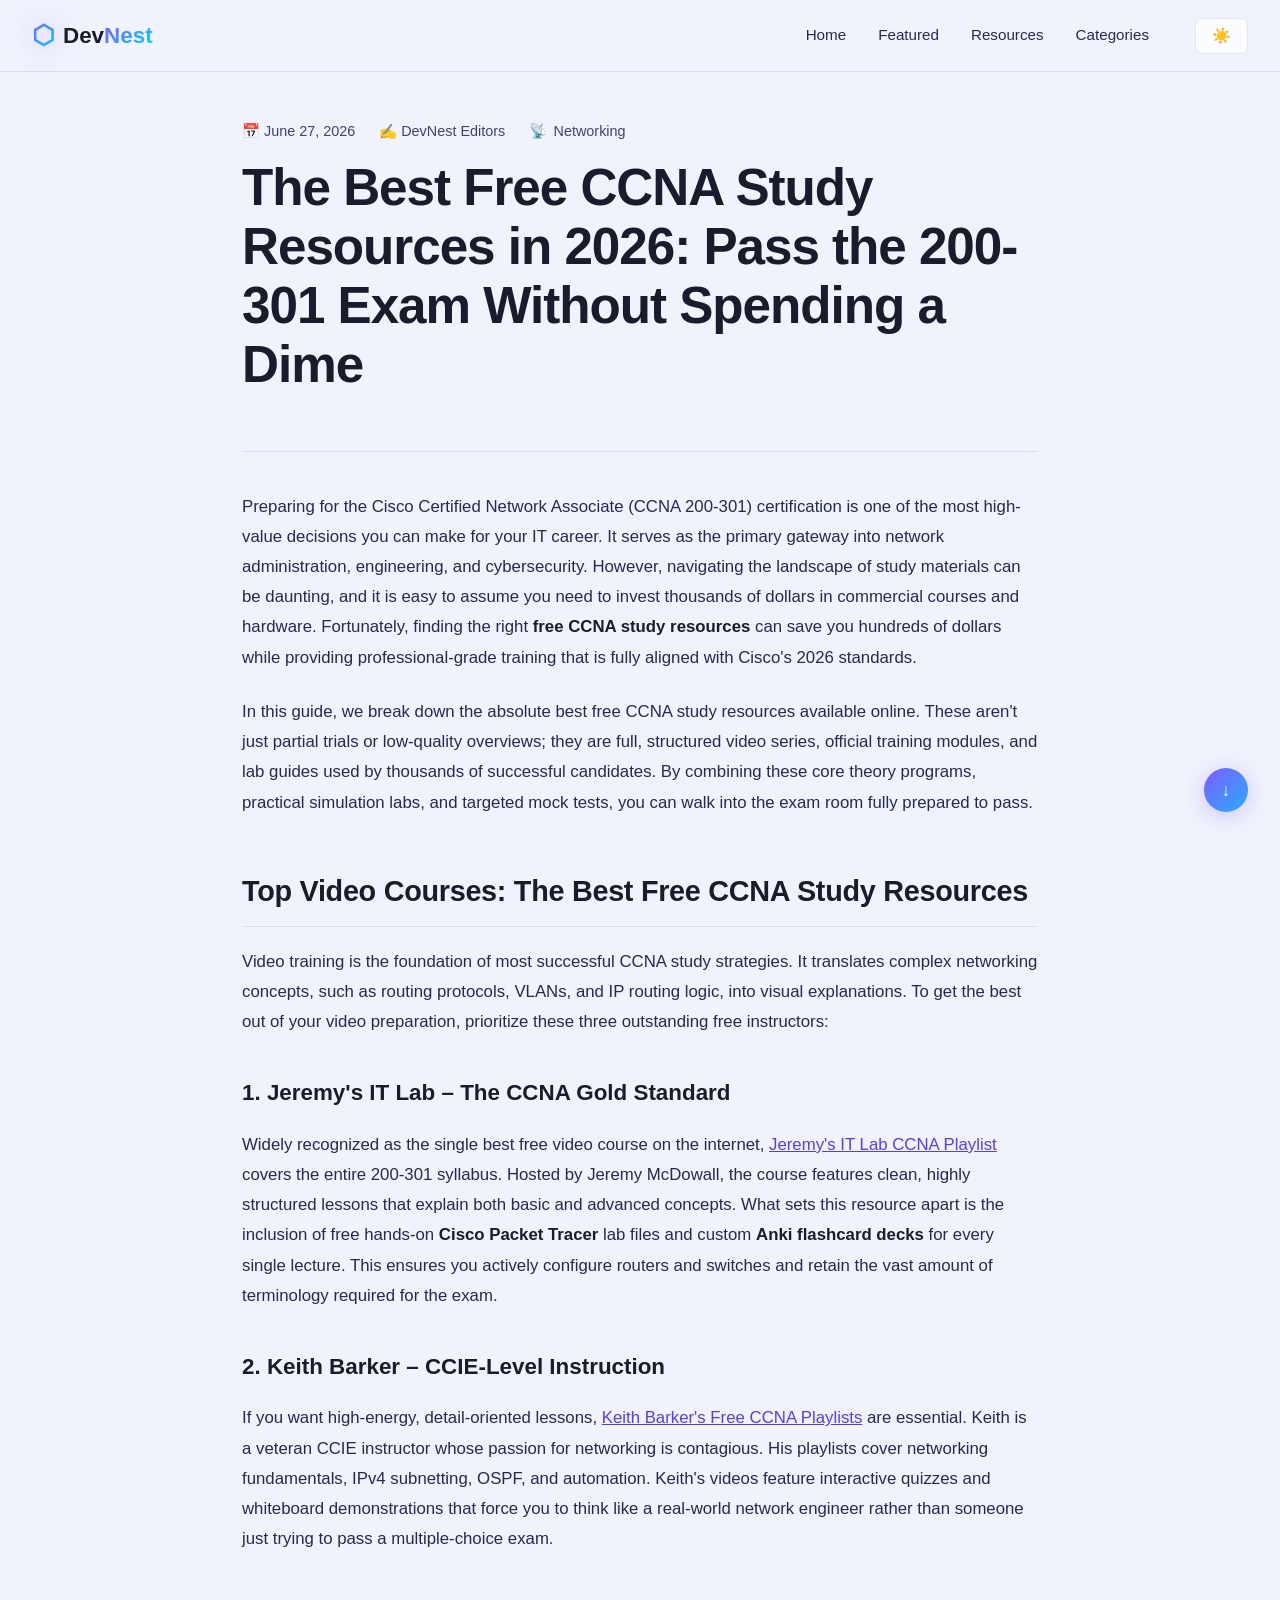
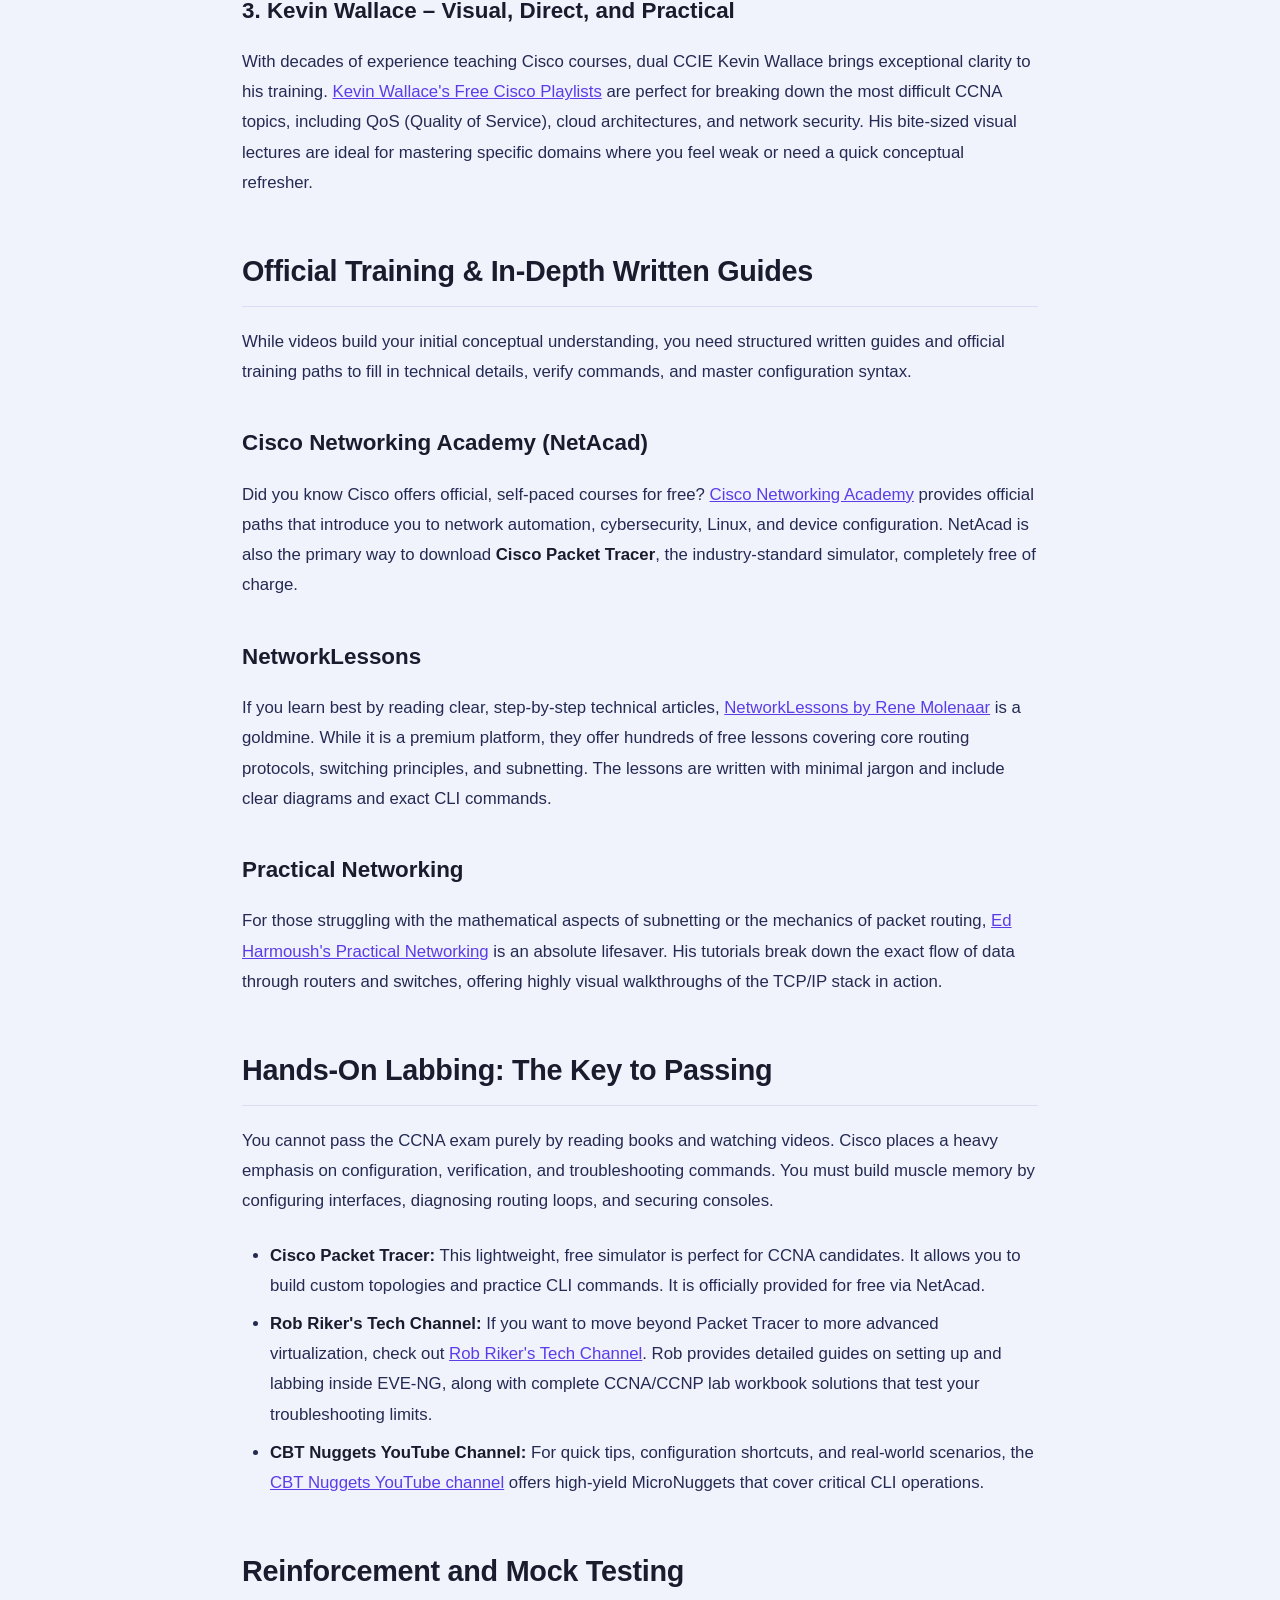
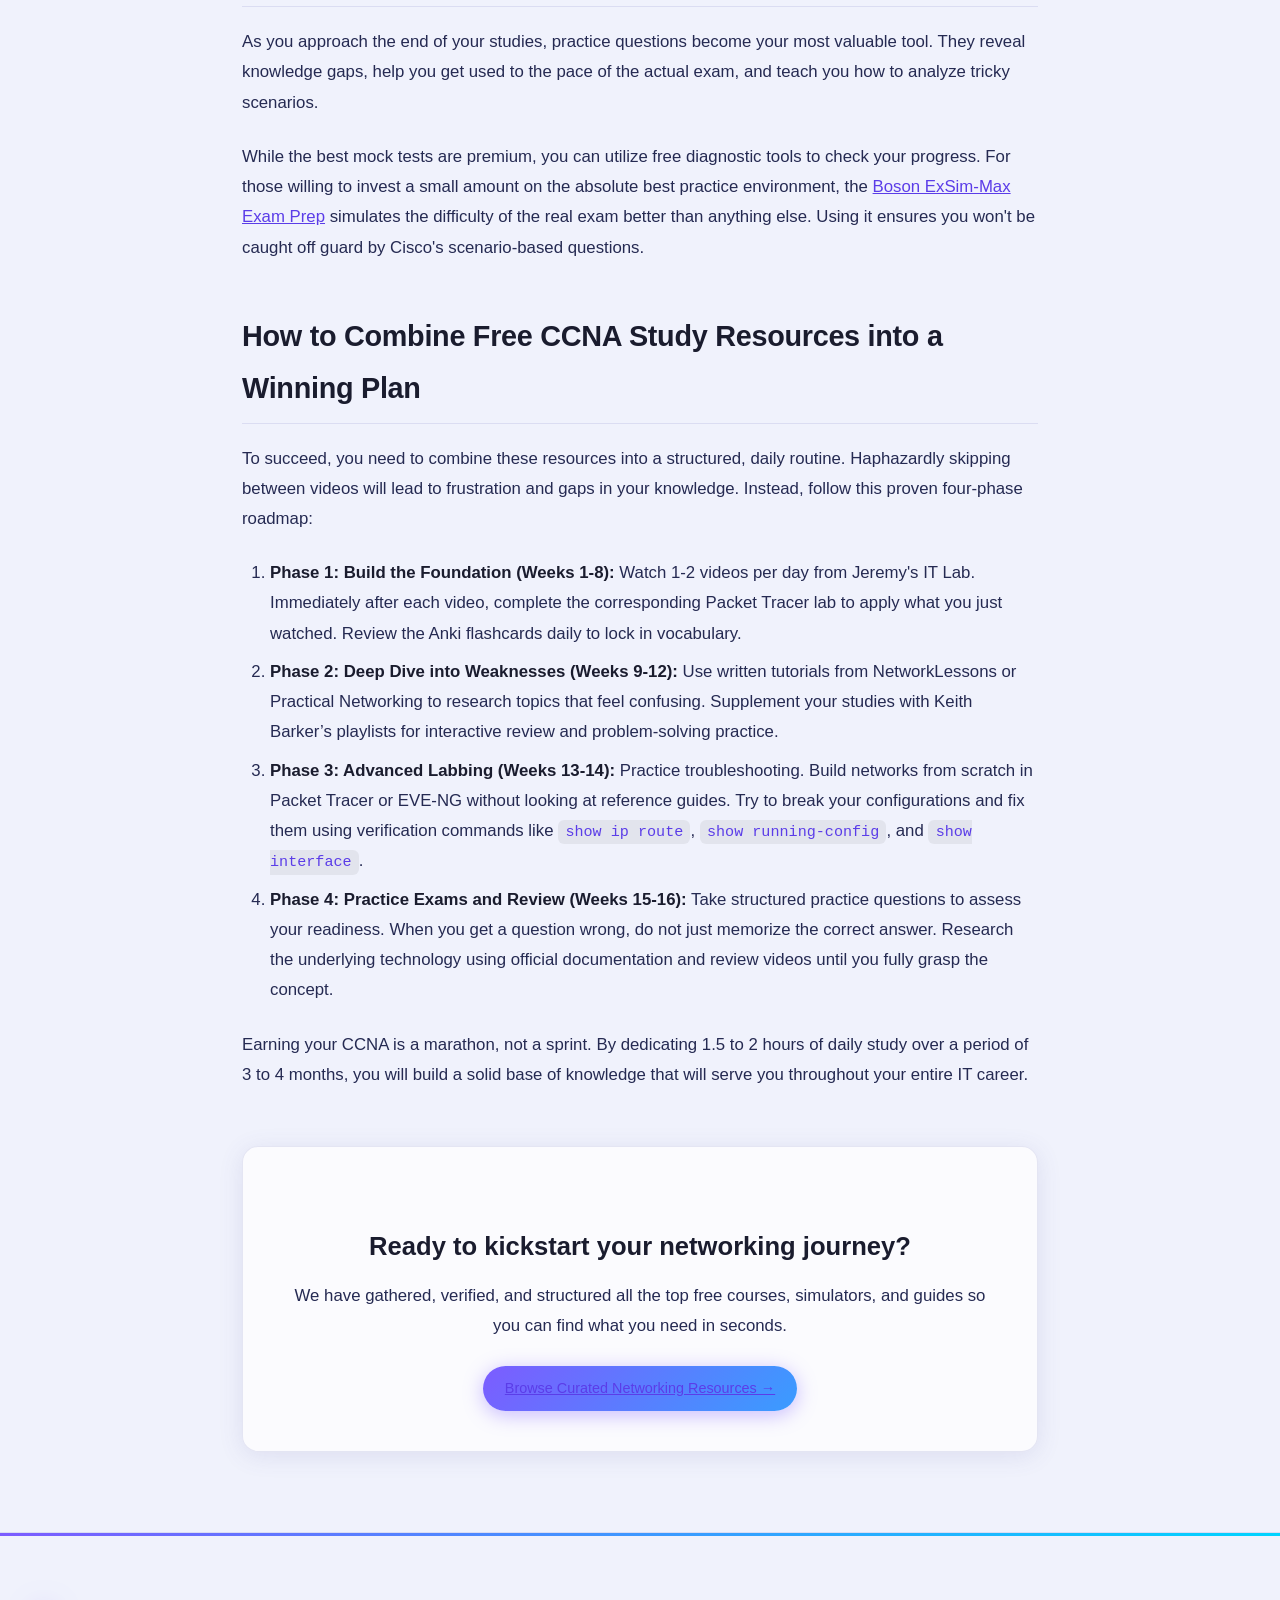
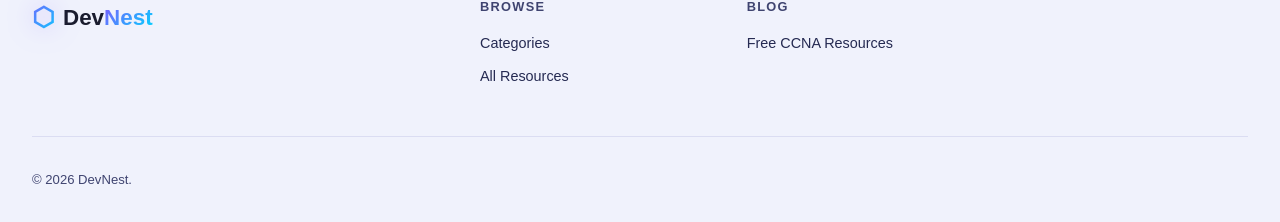
==== commit d06f19a6: "UI: add gradient favicons and apple touch icon; remove navbar support button and floating Ko-fi widg" ====
--- a/blog/free-ccna-study-resources-2026.html
+++ b/blog/free-ccna-study-resources-2026.html
@@ -17,7 +17,10 @@
   <meta name="twitter:description" content="Looking for the best free CCNA study resources to pass your Cisco 200-301 exam? Here is a curated guide to the top video courses, lab tools, and practice tests." />
   <meta name="twitter:image" content="https://devnest-learn.pages.dev/hero_banner.webp" />
   <link rel="canonical" href="https://devnest-learn.pages.dev/blog/free-ccna-study-resources-2026.html" />
-  <link rel="icon" type="image/svg+xml" href="data:image/svg+xml,<svg xmlns=%22http://www.w3.org/2000/svg%22 viewBox=%220 0 100 100%22><text y=%22.9em%22 font-size=%2290%22>⬡</text></svg>">
+  <link rel="icon" type="image/svg+xml" href="../favicon.svg" />
+  <link rel="apple-touch-icon" sizes="180x180" href="../apple-touch-icon.png" />
+  <link rel="icon" type="image/png" sizes="32x32" href="../favicon-32x32.png" />
+  <link rel="icon" type="image/png" sizes="16x16" href="../favicon-16x16.png" />
   <link rel="preconnect" href="https://fonts.googleapis.com" />
   <link rel="preconnect" href="https://fonts.gstatic.com" crossorigin />
   <link href="https://fonts.googleapis.com/css2?family=Outfit:wght@300;400;500;600;700;800&family=JetBrains+Mono:wght@400;500&display=swap" rel="stylesheet" />
--- a/style.css
+++ b/style.css
@@ -124,17 +124,38 @@
 }
 .navbar.scrolled {
   background: rgba(11,13,20,0.92);
-  box-shadow: 0 2px 32px rgba(0,0,0,0.5);
+  box-shadow: 0 2px 32px rgba(0,0,0,0.4);
 }
 .light-mode .navbar { background: rgba(240,242,252,0.8); }
-.light-mode .navbar.scrolled { background: rgba(240,242,252,0.96); }
+.light-mode .navbar.scrolled {
+  background: rgba(240,242,252,0.96);
+  box-shadow: 0 2px 32px rgba(80,80,160,0.06);
+}
 
 .nav-inner {
   max-width: 1280px; margin: 0 auto; padding: 0 2rem;
   height: 100%; display: flex; align-items: center; gap: 2rem;
 }
-.logo { display: flex; align-items: center; gap: 0.5rem; font-size: 1.4rem; font-weight: 700; }
-.logo-icon { font-size: 1.6rem; background: var(--gradient); -webkit-background-clip: text; -webkit-text-fill-color: transparent; background-clip: text; filter: drop-shadow(0 0 12px rgba(124,92,255,0.5)); }
+.logo {
+  display: flex; align-items: center; gap: 0.5rem; font-size: 1.4rem; font-weight: 700;
+  transition: transform var(--transition);
+}
+.logo:hover {
+  transform: scale(1.03);
+}
+.logo-icon {
+  font-size: 1.6rem;
+  background: var(--gradient);
+  -webkit-background-clip: text;
+  -webkit-text-fill-color: transparent;
+  background-clip: text;
+  filter: drop-shadow(0 0 12px rgba(124,92,255,0.5));
+  transition: filter var(--transition), transform var(--transition);
+}
+.logo:hover .logo-icon {
+  filter: drop-shadow(0 0 16px rgba(124,92,255,0.8));
+  transform: rotate(360deg);
+}
 .logo-text { color: var(--text); }
 .logo-accent { background: var(--gradient); -webkit-background-clip: text; -webkit-text-fill-color: transparent; background-clip: text; }
 .nav-links { display: flex; align-items: center; gap: 0.25rem; margin-left: auto; }
@@ -167,8 +188,21 @@
   transform-origin: left;
 }
 .nav-actions { display: flex; align-items: center; gap: 0.75rem; }
-.hamburger { display: none; flex-direction: column; gap: 5px; padding: 8px; border-radius: var(--radius-xs); background: var(--surface); cursor: pointer; }
-.hamburger span { display: block; width: 22px; height: 2px; background: var(--text); border-radius: 2px; transition: transform var(--transition), opacity var(--transition); }
+.hamburger {
+  display: none; flex-direction: column; gap: 5px; padding: 8px; border-radius: var(--radius-xs);
+  background: var(--surface); cursor: pointer;
+  transition: background-color var(--transition), transform var(--transition);
+}
+.hamburger:hover {
+  background: var(--surface2);
+}
+.hamburger:hover span {
+  background: var(--primary-light);
+}
+.hamburger:active {
+  transform: scale(0.95);
+}
+.hamburger span { display: block; width: 22px; height: 2px; background: var(--text); border-radius: 2px; transition: transform var(--transition), opacity var(--transition), background-color var(--transition); }
 .hamburger.open span:nth-child(1) {
   transform: translateY(7px) rotate(45deg);
 }
@@ -185,10 +219,17 @@
   display: inline-flex; align-items: center; gap: 0.5rem;
   padding: 0.625rem 1.375rem; border-radius: 100px;
   background: var(--gradient); color: #fff; font-weight: 600; font-size: 0.9rem;
-  transition: all var(--transition); white-space: nowrap;
+  background-size: 200% auto;
+  background-position: left center;
+  transition: transform var(--transition), box-shadow var(--transition), background-position 0.4s ease;
+  white-space: nowrap;
   box-shadow: 0 0 20px rgba(124,92,255,0.3);
 }
-.btn-primary:hover { transform: translateY(-2px); box-shadow: 0 4px 30px rgba(124,92,255,0.5); }
+.btn-primary:hover {
+  background-position: right center;
+  transform: translateY(-2px);
+  box-shadow: 0 6px 30px rgba(124,92,255,0.45);
+}
 .btn-primary:active { transform: translateY(0); }
 
 .btn-ghost {
@@ -234,27 +275,36 @@
   transition: all var(--transition);
 }
 .btn-outline:hover {
-  background: rgba(255, 255, 255, 0.05);
-  color: var(--text);
-  border-color: var(--text3);
+  background: var(--surface2);
+  color: var(--primary-light);
+  border-color: var(--primary);
   transform: translateY(-2px);
+  box-shadow: 0 4px 20px rgba(124,92,255,0.15);
 }
 .light-mode .btn-outline {
   color: var(--text2);
   border-color: var(--border2);
 }
 .light-mode .btn-outline:hover {
-  background: rgba(0, 0, 0, 0.04);
-  color: var(--text);
-  border-color: var(--text3);
+  background: rgba(91, 61, 232, 0.04);
+  color: var(--primary);
+  border-color: var(--primary);
+  box-shadow: 0 4px 20px rgba(91, 61, 232, 0.1);
 }
 
 /* ===== MOBILE MENU ===== */
 .mobile-menu {
   display: none; flex-direction: column; gap: 0.5rem;
   position: fixed; top: var(--navbar-h); left: 0; right: 0; z-index: 999;
-  background: var(--bg2); border-bottom: 1px solid var(--border);
+  background: rgba(16, 19, 31, 0.85);
+  -webkit-backdrop-filter: blur(20px);
+  backdrop-filter: blur(20px);
+  border-bottom: 1px solid var(--border);
   padding: 1.5rem 2rem;
+  transition: background-color var(--transition);
+}
+.light-mode .mobile-menu {
+  background: rgba(240, 242, 252, 0.85);
 }
 .mobile-menu.open { display: flex; }
 .mobile-link { font-size: 1.1rem; font-weight: 500; color: var(--text2); padding: 0.5rem 0; border-bottom: 1px solid var(--border); transition: color var(--transition); }
@@ -272,14 +322,16 @@
 .hero-overlay {
   position: absolute; inset: 0;
   background: linear-gradient(160deg, rgba(11,13,20,0.3) 0%, rgba(11,13,20,0.7) 50%, rgba(11,13,20,0.98) 100%);
+  transition: background var(--transition);
 }
 .hero-orb {
   position: absolute; border-radius: 50%;
-  filter: blur(80px); opacity: 0.18; animation: floatOrb 8s ease-in-out infinite;
+  filter: blur(80px); opacity: 0.18; animation: floatOrb 20s ease-in-out infinite;
+  transition: opacity var(--transition);
 }
 .hero-orb-1 { width: 600px; height: 600px; background: var(--primary); top: -200px; right: -200px; animation-delay: 0s; }
-.hero-orb-2 { width: 400px; height: 400px; background: var(--accent); bottom: -100px; left: -100px; animation-delay: 3s; }
-.hero-orb-3 { width: 300px; height: 300px; background: var(--accent2); top: 30%; left: 20%; animation-delay: 6s; }
+.hero-orb-2 { width: 400px; height: 400px; background: var(--accent); bottom: -100px; left: -100px; animation-delay: 5s; }
+.hero-orb-3 { width: 300px; height: 300px; background: var(--accent2); top: 30%; left: 20%; animation-delay: 10s; }
 
 @keyframes floatOrb {
   0%, 100% { transform: translate(0,0) scale(1); }
@@ -307,6 +359,7 @@
   background: rgba(124,92,255,0.15); border: 1px solid rgba(124,92,255,0.3);
   padding: 0.4rem 1rem; border-radius: 100px; font-size: 0.85rem; font-weight: 500;
   color: var(--primary-light); margin-bottom: 1.5rem; -webkit-backdrop-filter: blur(8px); backdrop-filter: blur(8px);
+  transition: background var(--transition), border-color var(--transition), color var(--transition);
 }
 .badge-dot { width: 8px; height: 8px; border-radius: 50%; background: var(--accent3); box-shadow: 0 0 8px var(--accent3); animation: pulse 2s infinite; }
 @keyframes pulse { 0%,100%{opacity:1;} 50%{opacity:0.4;} }
@@ -348,18 +401,20 @@
   right: 0;
   z-index: 100;
   margin-top: 0.5rem;
-  background: var(--bg2);
+  background: rgba(16, 19, 31, 0.85);
+  -webkit-backdrop-filter: blur(20px);
+  backdrop-filter: blur(20px);
   border: 1px solid var(--border);
   border-radius: var(--radius);
   box-shadow: var(--shadow2);
   overflow: hidden;
-  transition: opacity var(--transition), transform var(--transition);
+  transition: opacity var(--transition), transform var(--transition), background-color var(--transition);
 }
 .search-suggestions.hidden {
   display: none !important;
 }
 .light-mode .search-suggestions {
-  background: #ffffff;
+  background: rgba(255, 255, 255, 0.85);
   border-color: var(--border);
   box-shadow: var(--shadow);
 }
@@ -372,7 +427,7 @@
   color: var(--text);
   font-size: 0.95rem;
   text-align: left;
-  transition: background var(--transition), color var(--transition);
+  transition: background var(--transition), color var(--transition), padding-left var(--transition);
   border-bottom: 1px solid var(--border);
 }
 .suggestion-item:last-child {
@@ -383,6 +438,7 @@
 .suggestion-item.active {
   background: var(--surface2);
   color: var(--primary-light);
+  padding-left: 1.5rem;
   outline: none;
 }
 .light-mode .suggestion-item:hover,
@@ -390,6 +446,7 @@
 .light-mode .suggestion-item.active {
   background: rgba(124, 92, 255, 0.08);
   color: var(--primary-dark);
+  padding-left: 1.5rem;
 }
 .search-icon { font-size: 1.1rem; flex-shrink: 0; }
 .search-input {
@@ -411,14 +468,19 @@
 .search-tag {
   padding: 0.3rem 0.875rem; border-radius: 100px; font-size: 0.8rem; font-weight: 500;
   background: var(--surface); border: 1px solid var(--border); color: var(--text2);
-  cursor: pointer; transition: all var(--transition);
+  cursor: pointer;
+  transition: transform 0.3s cubic-bezier(0.34, 1.56, 0.64, 1),
+              background-color 0.3s ease,
+              border-color 0.3s ease,
+              color 0.3s ease,
+              box-shadow 0.3s ease;
 }
 .search-tag:hover {
-  background: rgba(124,92,255,0.2);
+  background: rgba(124,92,255,0.15);
   border-color: var(--primary);
   color: var(--primary-light);
-  transform: scale(1.06);
-  box-shadow: 0 0 10px rgba(124,92,255,0.2);
+  transform: translateY(-2px) scale(1.04);
+  box-shadow: 0 4px 12px rgba(124,92,255,0.2);
 }
 
 /* ===== STATS ===== */
@@ -465,6 +527,7 @@
   background: var(--surface); border: 1px solid var(--border);
   cursor: pointer; transition: all var(--transition); text-align: center;
   position: relative; overflow: hidden;
+  box-shadow: inset 0 0 0 1px transparent;
 }
 .cat-card::before {
   content: ''; position: absolute; inset: 0; opacity: 0;
@@ -474,7 +537,7 @@
 .cat-card:hover::before { opacity: 1; }
 .cat-card:hover {
   border-color: color-mix(in srgb, var(--cat-color) 50%, transparent);
-  box-shadow: 0 8px 32px rgba(0,0,0,0.35), 0 0 16px color-mix(in srgb, var(--cat-color) 20%, transparent);
+  box-shadow: var(--shadow), 0 0 16px color-mix(in srgb, var(--cat-color) 20%, transparent), inset 0 0 0 1px color-mix(in srgb, var(--cat-color) 25%, transparent);
   transform: translateY(-3px);
 }
 .cat-card.active {
@@ -597,13 +660,18 @@
 
 .tut-card {
   background: var(--surface); border: 1px solid var(--border); border-radius: var(--radius);
-  overflow: hidden; transition: all var(--transition); display: flex; flex-direction: column;
+  overflow: hidden;
+  transition: transform 0.4s cubic-bezier(0.16, 1, 0.3, 1),
+              box-shadow 0.4s cubic-bezier(0.16, 1, 0.3, 1),
+              border-color 0.4s cubic-bezier(0.16, 1, 0.3, 1),
+              background 0.4s cubic-bezier(0.16, 1, 0.3, 1);
+  display: flex; flex-direction: column;
   position: relative;
 }
 .tut-card:hover {
-  box-shadow: 0 8px 40px rgba(0,0,0,0.45), 0 0 20px color-mix(in srgb, var(--cat-color, var(--primary)) 18%, transparent);
-  border-color: color-mix(in srgb, var(--cat-color, var(--primary)) 50%, transparent);
-  transform: translateY(-3px);
+  box-shadow: var(--shadow2), 0 0 25px color-mix(in srgb, var(--cat-color, var(--primary)) 15%, transparent);
+  border-color: color-mix(in srgb, var(--cat-color, var(--primary)) 40%, transparent);
+  transform: translateY(-5px);
 }
 .tut-card-accent { position: absolute; top: 0; left: 0; right: 0; height: 3px; background: var(--cat-color, var(--gradient)); opacity: 0; transition: opacity var(--transition); }
 .tut-card:hover .tut-card-accent { opacity: 1; }
@@ -616,7 +684,12 @@
 }
 
 .tut-title { font-size: 1.05rem; font-weight: 700; color: var(--text); margin-bottom: 0.5rem; line-height: 1.35; transition: color var(--transition); }
-.tut-card:hover .tut-title { color: var(--primary-light); }
+.tut-card:hover .tut-title {
+  color: var(--cat-color, var(--primary-light));
+}
+.light-mode .tut-card:hover .tut-title {
+  color: color-mix(in srgb, var(--cat-color, var(--primary)) 80%, black);
+}
 .tut-desc { font-size: 0.87rem; color: var(--text2); line-height: 1.6; margin-bottom: 1rem; flex: 1; }
 .tut-chips { display: flex; flex-wrap: wrap; gap: 0.4rem; margin-bottom: 1rem; }
 .tut-tags { display: flex; flex-wrap: wrap; gap: 0.35rem; margin-bottom: 0.875rem; }
@@ -627,28 +700,28 @@
 .tut-link {
   display: inline-flex; align-items: center; gap: 0.35rem;
   padding: 0.45rem 1.1rem; border-radius: 100px; font-size: 0.82rem; font-weight: 600;
-  background: rgba(124, 92, 255, 0.07);
+  background: color-mix(in srgb, var(--cat-color, var(--primary)) 8%, transparent);
   color: var(--text2);
-  border: 1px solid rgba(124, 92, 255, 0.2);
+  border: 1px solid color-mix(in srgb, var(--cat-color, var(--primary)) 20%, transparent);
   transition: all var(--transition);
 }
 .tut-link:hover {
-  background: rgba(124, 92, 255, 0.18);
-  color: var(--primary-light);
-  border-color: rgba(124, 92, 255, 0.5);
-  box-shadow: 0 0 16px rgba(124, 92, 255, 0.25);
-  transform: translateX(3px);
+  background: color-mix(in srgb, var(--cat-color, var(--primary)) 20%, transparent);
+  color: var(--cat-color, var(--primary-light));
+  border-color: color-mix(in srgb, var(--cat-color, var(--primary)) 60%, transparent);
+  box-shadow: 0 4px 12px color-mix(in srgb, var(--cat-color, var(--primary)) 15%, transparent);
+  transform: translateY(-1px);
 }
 .light-mode .tut-link {
-  background: rgba(91, 61, 232, 0.05);
+  background: color-mix(in srgb, var(--cat-color, var(--primary)) 6%, transparent);
   color: var(--text2);
-  border-color: rgba(91, 61, 232, 0.15);
+  border-color: color-mix(in srgb, var(--cat-color, var(--primary)) 15%, transparent);
 }
 .light-mode .tut-link:hover {
-  background: rgba(91, 61, 232, 0.1);
-  color: var(--primary-dark);
-  border-color: rgba(91, 61, 232, 0.35);
-  box-shadow: 0 0 12px rgba(91, 61, 232, 0.15);
+  background: color-mix(in srgb, var(--cat-color, var(--primary)) 12%, transparent);
+  color: color-mix(in srgb, var(--cat-color, var(--primary)) 85%, black);
+  border-color: color-mix(in srgb, var(--cat-color, var(--primary)) 50%, transparent);
+  box-shadow: 0 4px 12px color-mix(in srgb, var(--cat-color, var(--primary)) 10%, transparent);
 }
 
 /* Free trial card & badge */
@@ -699,7 +772,19 @@
 
 
 /* ===== FOOTER ===== */
-.footer { background: var(--bg); border-top: 1px solid var(--border); padding: 4rem 0 2rem; }
+.footer {
+  position: relative;
+  background: var(--bg);
+  border-top: 1px solid var(--border);
+  padding: 4rem 0 2rem;
+}
+.footer::before {
+  content: '';
+  position: absolute;
+  top: 0; left: 0; right: 0;
+  height: 3px;
+  background: var(--gradient);
+}
 .footer-top { display: grid; grid-template-columns: 1fr 2fr; gap: 4rem; margin-bottom: 3rem; }
 @media(max-width: 768px){ .footer-top { grid-template-columns: 1fr; } }
 .footer-tagline { font-size: 0.9rem; color: var(--text2); margin: 1rem 0 1.25rem; max-width: 280px; }
@@ -740,12 +825,21 @@
   width: 44px; height: 44px; border-radius: 50%;
   background: var(--gradient); color: #fff; font-size: 1.1rem; font-weight: 700;
   display: flex; align-items: center; justify-content: center;
-  box-shadow: 0 4px 20px rgba(124,92,255,0.4);
+  box-shadow: 0 4px 20px rgba(124,92,255,0.3);
   opacity: 0; transform: translateY(20px); pointer-events: none;
-  transition: all var(--transition);
+  background-size: 200% auto;
+  background-position: left center;
+  transition: opacity 0.3s ease, box-shadow var(--transition), background-position 0.4s ease, transform var(--transition);
 }
 .back-to-top.visible { opacity: 1; transform: none; pointer-events: auto; }
-.back-to-top:hover { transform: translateY(-3px); box-shadow: 0 6px 30px rgba(124,92,255,0.6); }
+.back-to-top:hover {
+  background-position: right center;
+  transform: translateY(-5px) scale(1.05);
+  box-shadow: 0 8px 30px rgba(124,92,255,0.5);
+}
+.back-to-top:active {
+  transform: translateY(-2px) scale(0.95);
+}
 
 /* ===== SCROLL TO BOTTOM ===== */
 .scroll-to-bottom {
@@ -753,12 +847,21 @@
   width: 44px; height: 44px; border-radius: 50%;
   background: var(--gradient); color: #fff; font-size: 1.1rem; font-weight: 700;
   display: flex; align-items: center; justify-content: center;
-  box-shadow: 0 4px 20px rgba(124,92,255,0.4);
+  box-shadow: 0 4px 20px rgba(124,92,255,0.3);
   opacity: 0; transform: translateY(20px); pointer-events: none;
-  transition: all var(--transition);
+  background-size: 200% auto;
+  background-position: left center;
+  transition: opacity 0.3s ease, box-shadow var(--transition), background-position 0.4s ease, transform var(--transition);
 }
 .scroll-to-bottom.visible { opacity: 1; transform: none; pointer-events: auto; }
-.scroll-to-bottom:hover { transform: translateY(-3px); box-shadow: 0 6px 30px rgba(124,92,255,0.6); }
+.scroll-to-bottom:hover {
+  background-position: right center;
+  transform: translateY(-5px) scale(1.05);
+  box-shadow: 0 8px 30px rgba(124,92,255,0.5);
+}
+.scroll-to-bottom:active {
+  transform: translateY(-2px) scale(0.95);
+}
 
 /* ===== RESPONSIVE ===== */
 @media(max-width: 1024px) {
@@ -1188,15 +1291,18 @@
   overflow: hidden;
   background: var(--surface);
   border: 1px solid var(--border);
-  transition: all var(--transition);
+  transition: transform 0.4s cubic-bezier(0.16, 1, 0.3, 1),
+              box-shadow 0.4s cubic-bezier(0.16, 1, 0.3, 1),
+              border-color 0.4s cubic-bezier(0.16, 1, 0.3, 1),
+              background 0.4s cubic-bezier(0.16, 1, 0.3, 1);
   padding: 1.75rem;
   display: flex;
   flex-direction: column;
 }
 .bento-card:hover {
-  box-shadow: 0 12px 48px rgba(0,0,0,0.5), 0 0 24px rgba(124,92,255,0.1);
-  border-color: var(--border2);
-  transform: translateY(-3px);
+  box-shadow: var(--shadow2), 0 0 24px rgba(124,92,255,0.15);
+  border-color: rgba(124,92,255,0.3);
+  transform: translateY(-5px);
 }
 
 .bento-card.featured {
@@ -1223,6 +1329,7 @@
 }
 .bento-card.trial:hover {
   border-color: rgba(255, 170, 0, 0.5);
+  box-shadow: var(--shadow2), 0 0 30px rgba(255, 170, 0, 0.15);
 }
 .bento-card.trial-o-reilly {
   grid-column: span 2;
@@ -1249,6 +1356,10 @@
 .light-mode .bento-card {
   background: #ffffff;
 }
+.light-mode .bento-card:hover {
+  border-color: rgba(91, 61, 232, 0.25);
+  box-shadow: var(--shadow2), 0 0 30px rgba(91, 61, 232, 0.08);
+}
 .light-mode .bento-card.featured {
   background: #ffffff;
 }
@@ -1258,4 +1369,11 @@
 .light-mode .bento-stat-num {
   color: var(--primary-dark) !important;
 }
-
+.light-mode .bento-card.trial {
+  background: radial-gradient(circle at top right, rgba(255, 170, 0, 0.05), transparent 70%), #ffffff;
+}
+.light-mode .bento-card.trial:hover {
+  border-color: rgba(180, 83, 9, 0.4);
+  box-shadow: var(--shadow2), 0 0 30px rgba(180, 83, 9, 0.1);
+}
+
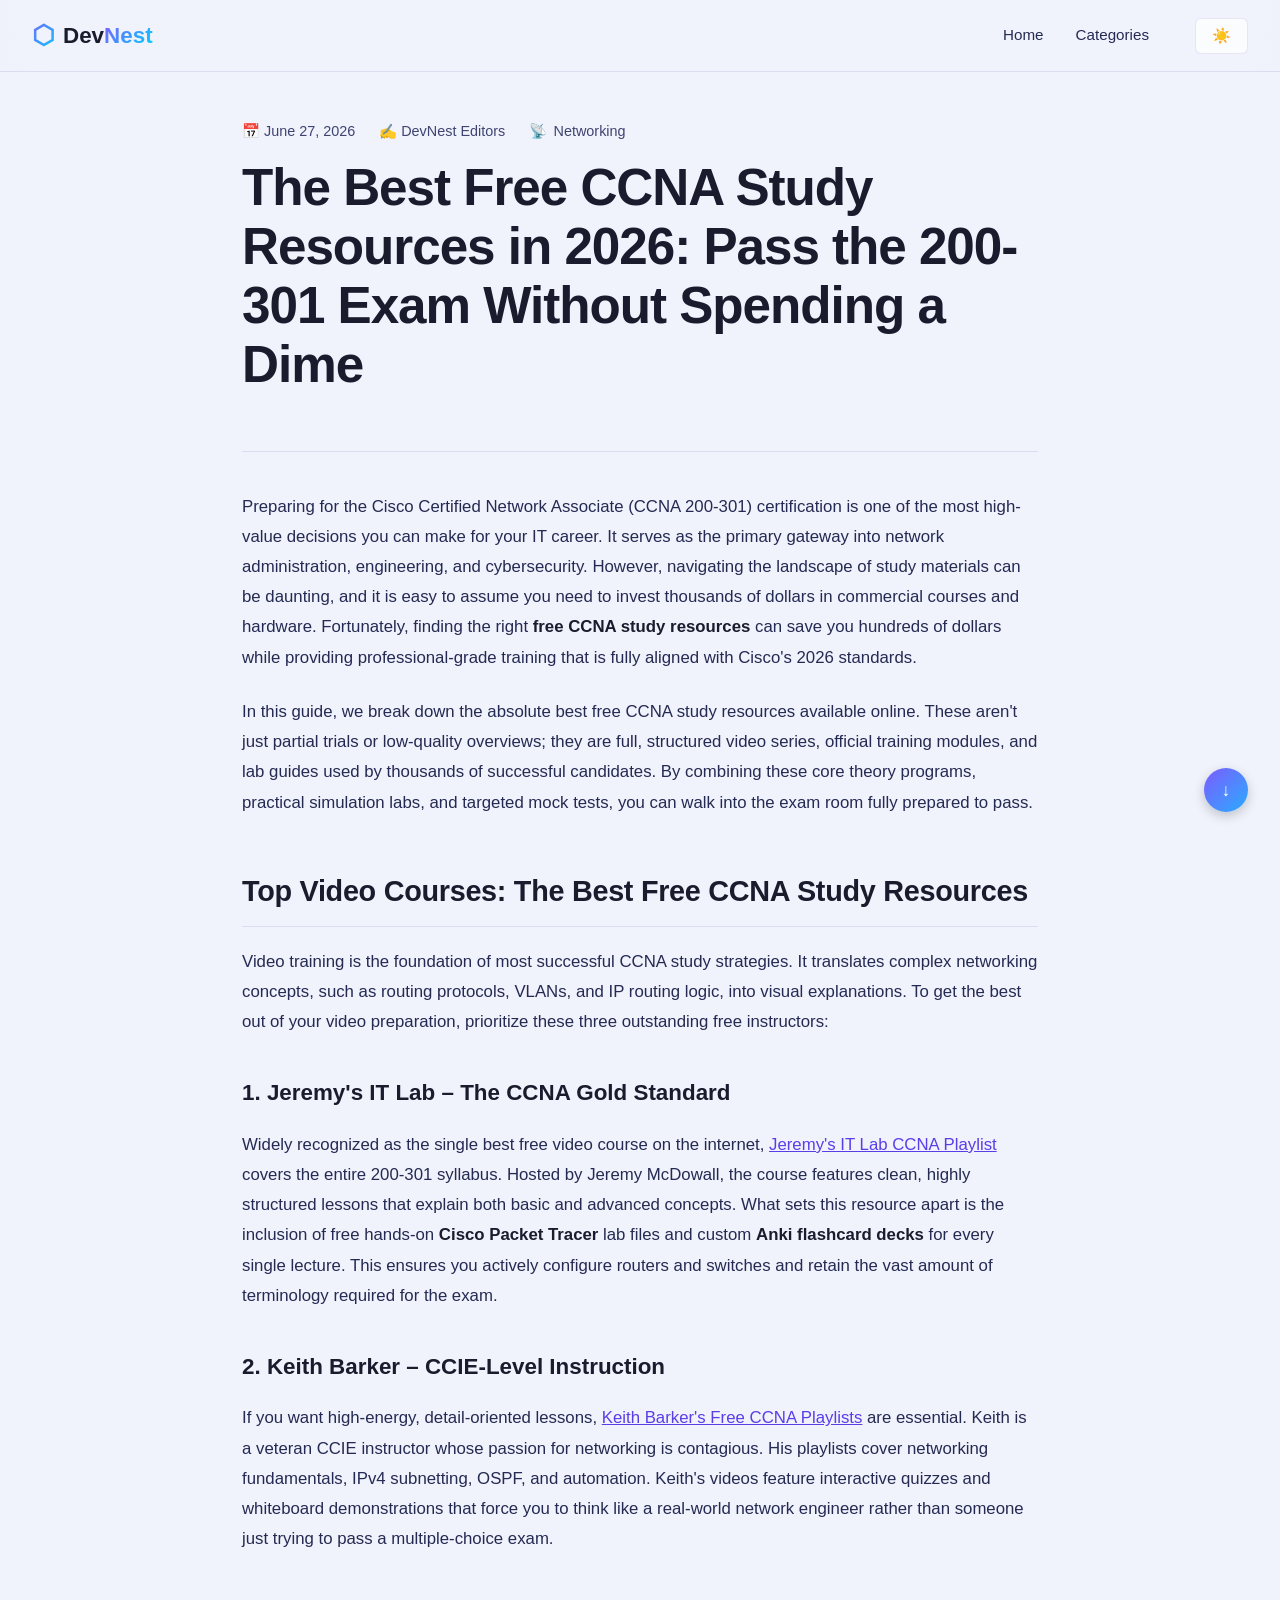
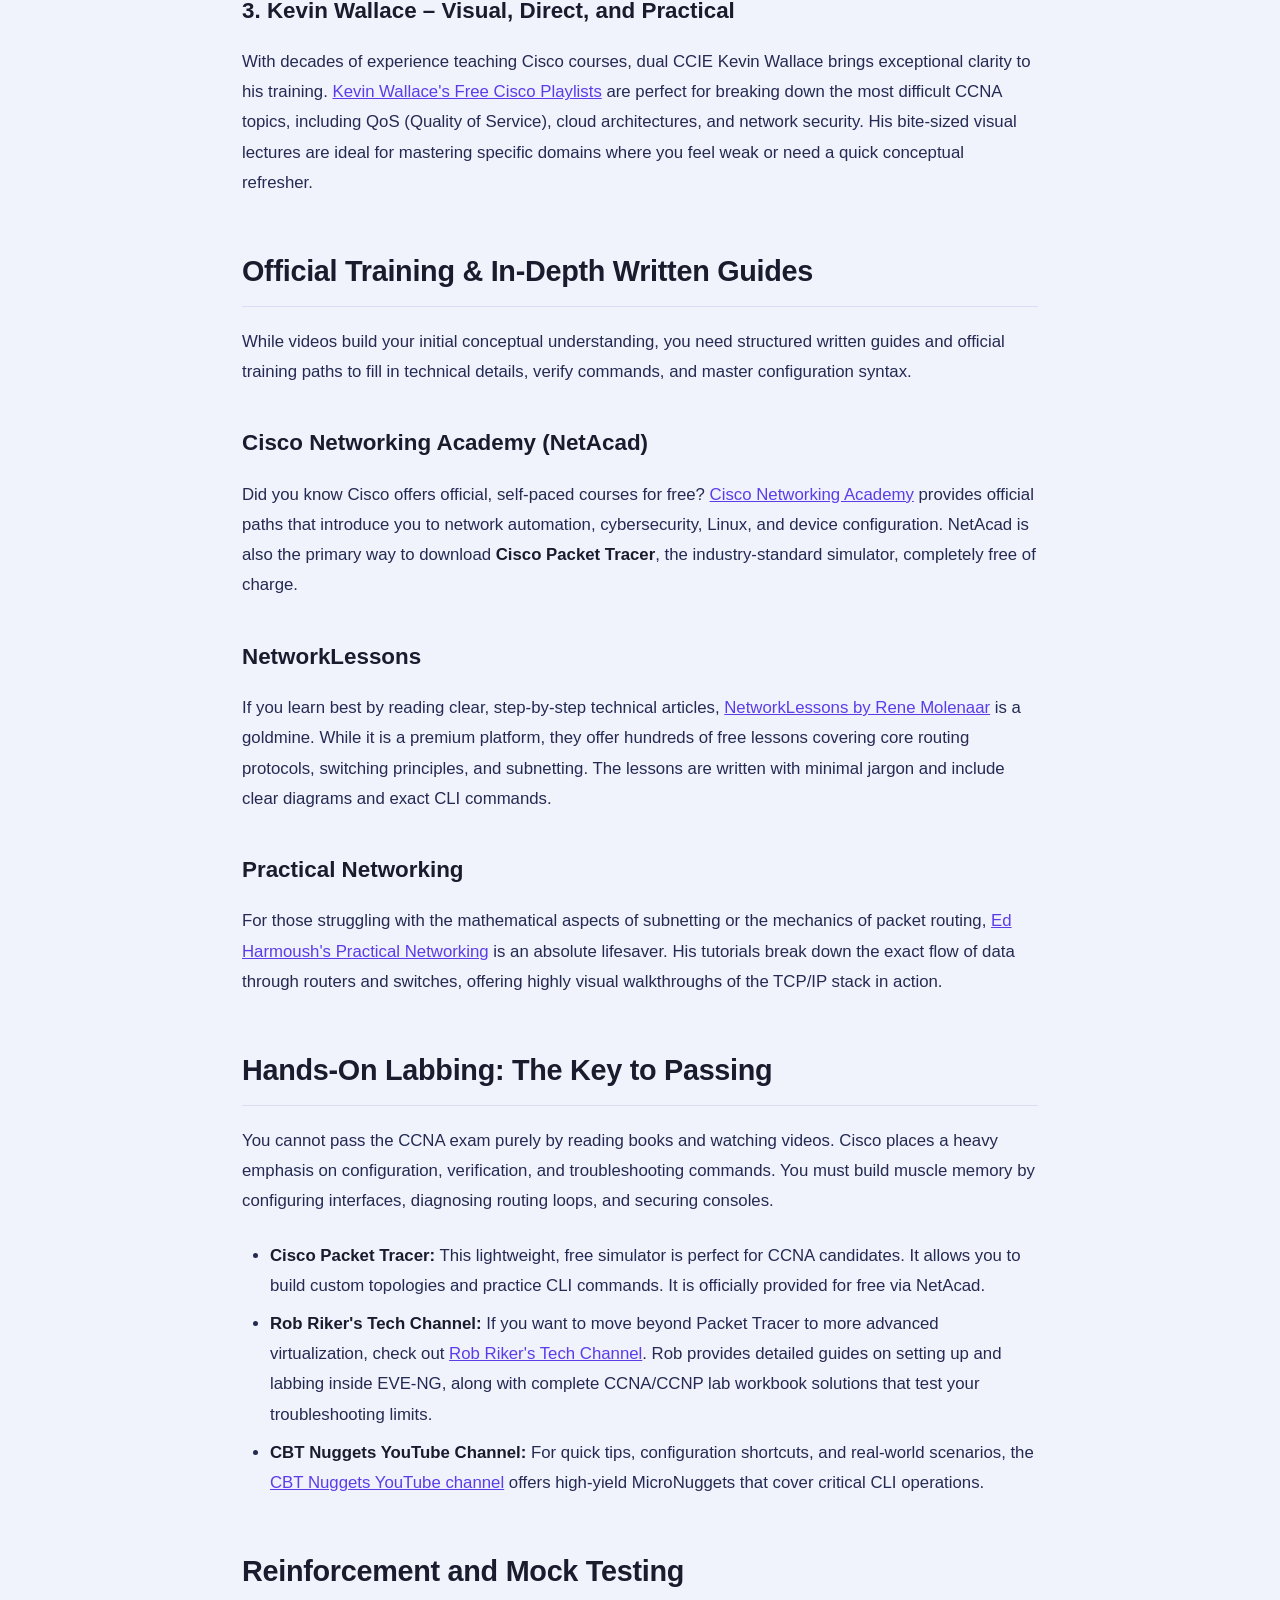
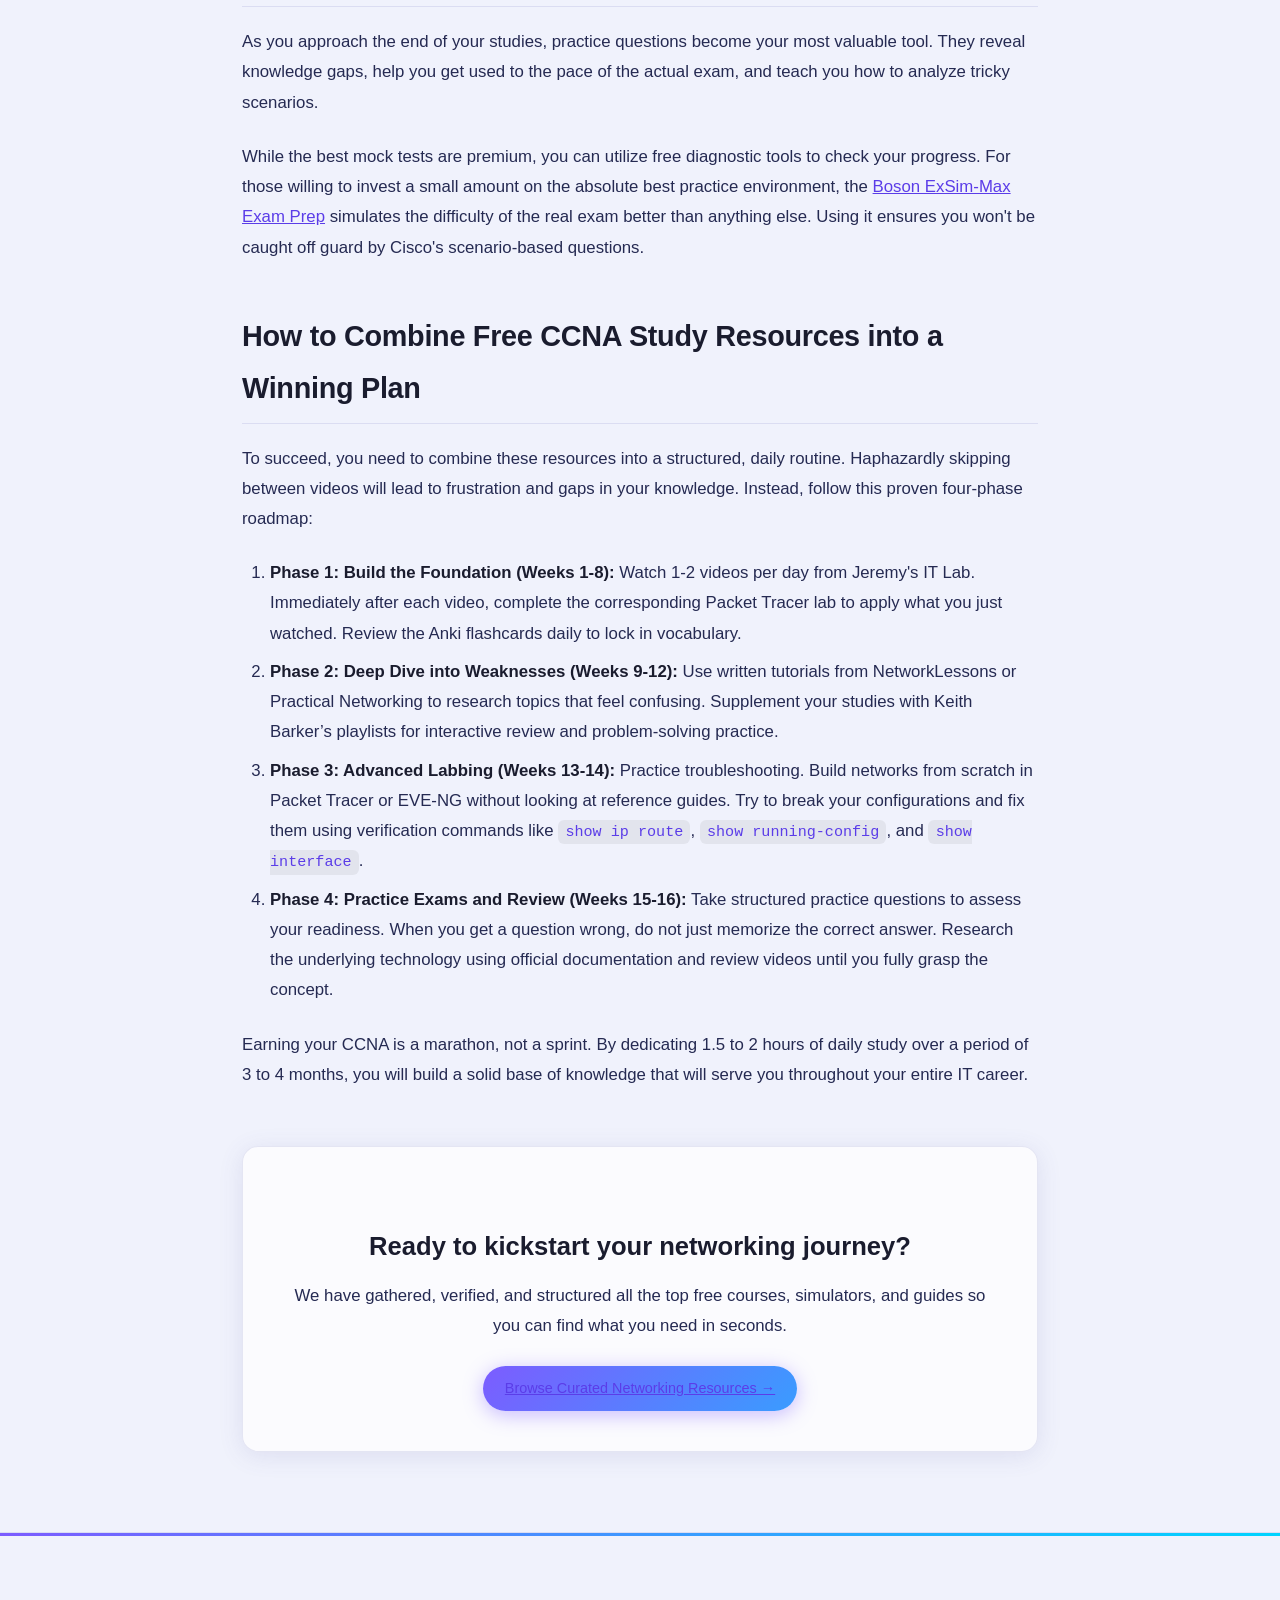
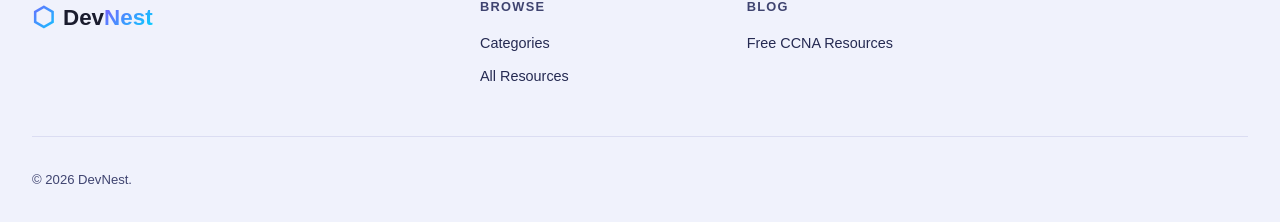
==== commit 667f0369: "Design: remove redundant Featured and Resources navigation links from header navbars" ====
--- a/blog/free-ccna-study-resources-2026.html
+++ b/blog/free-ccna-study-resources-2026.html
@@ -3,7 +3,15 @@
 <head>
   <meta charset="UTF-8" />
   <meta name="viewport" content="width=device-width, initial-scale=1.0" />
-  <meta http-equiv="Content-Security-Policy" content="default-src 'self'; script-src 'self' 'unsafe-inline'; style-src 'self' 'unsafe-inline' https://fonts.googleapis.com; font-src https://fonts.gstatic.com; img-src 'self' data: https:;" />
+  <meta http-equiv="Content-Security-Policy" content="default-src 'self'; script-src 'self' 'unsafe-inline' https://www.googletagmanager.com https://www.google-analytics.com; style-src 'self' 'unsafe-inline' https://fonts.googleapis.com; font-src https://fonts.gstatic.com; img-src 'self' data: https:; connect-src 'self' https://www.google-analytics.com https://analytics.google.com;" />
+  <!-- Google tag (gtag.js) -->
+  <script async src="https://www.googletagmanager.com/gtag/js?id=G-BM36JHDD2Q"></script>
+  <script>
+    window.dataLayer = window.dataLayer || [];
+    function gtag(){dataLayer.push(arguments);}
+    gtag('js', new Date());
+    gtag('config', 'G-BM36JHDD2Q');
+  </script>
   <title>The Best Free CCNA Study Resources in 2026 – DevNest</title>
   <meta name="description" content="Looking for the best free CCNA study resources to pass your Cisco 200-301 exam? Here is a curated guide to the top video courses, lab tools, and practice tests." />
   <meta name="keywords" content="free CCNA study resources, CCNA certification prep, learn CCNA free, Cisco Packet Tracer tutorial, best free CCNA course, networking" />
@@ -190,12 +198,10 @@
       </a>
       <nav class="nav-links" id="nav-links">
         <a href="../index.html" class="nav-link">Home</a>
-        <a href="../index.html#featured" class="nav-link">Featured</a>
-        <a href="../index.html#tutorials" class="nav-link">Resources</a>
         <a href="../index.html#categories" class="nav-link">Categories</a>
       </nav>
       <div class="nav-actions">
-        <button class="btn-ghost" id="theme-toggle" aria-label="Toggle theme" title="Toggle theme">🌙</button>
+         <button class="btn-ghost" id="theme-toggle" aria-label="Toggle theme" title="Toggle theme">🌙</button>
       </div>
       <button class="hamburger" id="hamburger" aria-label="Open menu" aria-expanded="false" aria-controls="mobile-menu">
         <span></span><span></span><span></span>
@@ -206,8 +212,6 @@
   <!-- ── MOBILE MENU ── -->
   <nav aria-label="Mobile navigation" class="mobile-menu" id="mobile-menu">
     <a href="../index.html" class="mobile-link">Home</a>
-    <a href="../index.html#featured" class="mobile-link">Featured</a>
-    <a href="../index.html#tutorials" class="mobile-link">Resources</a>
     <a href="../index.html#categories" class="mobile-link">Categories</a>
   </nav>
 
--- a/style.css
+++ b/style.css
@@ -149,12 +149,10 @@
   -webkit-background-clip: text;
   -webkit-text-fill-color: transparent;
   background-clip: text;
-  filter: drop-shadow(0 0 12px rgba(124,92,255,0.5));
-  transition: filter var(--transition), transform var(--transition);
+  transition: transform var(--transition);
 }
 .logo:hover .logo-icon {
-  filter: drop-shadow(0 0 16px rgba(124,92,255,0.8));
-  transform: rotate(360deg);
+  transform: scale(1.05);
 }
 .logo-text { color: var(--text); }
 .logo-accent { background: var(--gradient); -webkit-background-clip: text; -webkit-text-fill-color: transparent; background-clip: text; }
@@ -223,12 +221,12 @@
   background-position: left center;
   transition: transform var(--transition), box-shadow var(--transition), background-position 0.4s ease;
   white-space: nowrap;
-  box-shadow: 0 0 20px rgba(124,92,255,0.3);
+  box-shadow: 0 2px 8px rgba(0,0,0,0.15);
 }
 .btn-primary:hover {
   background-position: right center;
   transform: translateY(-2px);
-  box-shadow: 0 6px 30px rgba(124,92,255,0.45);
+  box-shadow: 0 4px 12px rgba(0,0,0,0.2);
 }
 .btn-primary:active { transform: translateY(0); }
 
@@ -251,12 +249,12 @@
   padding: 0.5rem 1.1rem; border-radius: 100px; font-weight: 600; font-size: 0.85rem;
   color: #fff; background: #ff5e5b;
   border: none; transition: all var(--transition);
-  box-shadow: 0 4px 15px rgba(255, 94, 91, 0.25);
+  box-shadow: 0 2px 8px rgba(0,0,0,0.15);
   text-decoration: none;
 }
 .btn-support:hover {
   transform: translateY(-2px);
-  box-shadow: 0 6px 20px rgba(255, 94, 91, 0.45);
+  box-shadow: 0 4px 12px rgba(0,0,0,0.25);
   background: #ff4743;
   color: #fff;
 }
@@ -279,7 +277,7 @@
   color: var(--primary-light);
   border-color: var(--primary);
   transform: translateY(-2px);
-  box-shadow: 0 4px 20px rgba(124,92,255,0.15);
+  box-shadow: 0 2px 8px rgba(0,0,0,0.06);
 }
 .light-mode .btn-outline {
   color: var(--text2);
@@ -289,7 +287,7 @@
   background: rgba(91, 61, 232, 0.04);
   color: var(--primary);
   border-color: var(--primary);
-  box-shadow: 0 4px 20px rgba(91, 61, 232, 0.1);
+  box-shadow: 0 2px 8px rgba(0,0,0,0.05);
 }
 
 /* ===== MOBILE MENU ===== */
@@ -318,16 +316,14 @@
   overflow: visible; padding: calc(var(--navbar-h) + 5rem) 2rem 3rem;
 }
 .hero-bg { position: absolute; inset: 0; z-index: 0; overflow: hidden; }
-.hero-img { width: 100%; height: 100%; object-fit: cover; opacity: 0.25; }
+.hero-img { display: none; }
 .hero-overlay {
   position: absolute; inset: 0;
-  background: linear-gradient(160deg, rgba(11,13,20,0.3) 0%, rgba(11,13,20,0.7) 50%, rgba(11,13,20,0.98) 100%);
+  background: linear-gradient(160deg, rgba(11,13,20,0.1) 0%, rgba(11,13,20,0.6) 50%, rgba(11,13,20,1) 100%);
   transition: background var(--transition);
 }
 .hero-orb {
-  position: absolute; border-radius: 50%;
-  filter: blur(80px); opacity: 0.18; animation: floatOrb 20s ease-in-out infinite;
-  transition: opacity var(--transition);
+  display: none;
 }
 .hero-orb-1 { width: 600px; height: 600px; background: var(--primary); top: -200px; right: -200px; animation-delay: 0s; }
 .hero-orb-2 { width: 400px; height: 400px; background: var(--accent); bottom: -100px; left: -100px; animation-delay: 5s; }
@@ -361,7 +357,7 @@
   color: var(--primary-light); margin-bottom: 1.5rem; -webkit-backdrop-filter: blur(8px); backdrop-filter: blur(8px);
   transition: background var(--transition), border-color var(--transition), color var(--transition);
 }
-.badge-dot { width: 8px; height: 8px; border-radius: 50%; background: var(--accent3); box-shadow: 0 0 8px var(--accent3); animation: pulse 2s infinite; }
+.badge-dot { width: 8px; height: 8px; border-radius: 50%; background: var(--accent3); box-shadow: none; }
 @keyframes pulse { 0%,100%{opacity:1;} 50%{opacity:0.4;} }
 
 .hero-title {
@@ -373,10 +369,10 @@
   -webkit-background-clip: text;
   -webkit-text-fill-color: transparent;
   background-clip: text;
-  filter: drop-shadow(0 0 24px rgba(124,92,255,0.35));
+  filter: none;
 }
 .light-mode .gradient-text {
-  filter: drop-shadow(0 0 12px rgba(91,61,232,0.2));
+  filter: none;
 }
 
 .hero-subtitle { font-size: clamp(1rem, 2vw, 1.2rem); color: var(--text2); max-width: 560px; margin: 0 auto 2.5rem; line-height: 1.7; }
@@ -460,9 +456,9 @@
 .search-btn {
   flex-shrink: 0; padding: 0.6rem 1.5rem; border-radius: 100px;
   background: var(--gradient); color: #fff; font-weight: 600; font-size: 0.9rem;
-  transition: all var(--transition); box-shadow: 0 0 16px rgba(124,92,255,0.4);
-}
-.search-btn:hover { transform: translateY(-1px); box-shadow: 0 4px 12px rgba(124,92,255,0.2), 0 0 24px rgba(124,92,255,0.6); }
+  transition: all var(--transition); box-shadow: 0 2px 8px rgba(0,0,0,0.15);
+}
+.search-btn:hover { transform: translateY(-1px); box-shadow: 0 4px 12px rgba(0,0,0,0.2); }
 
 .search-tags { display: flex; gap: 0.5rem; justify-content: center; flex-wrap: wrap; margin-top: 1rem; }
 .search-tag {
@@ -480,7 +476,6 @@
   border-color: var(--primary);
   color: var(--primary-light);
   transform: translateY(-2px) scale(1.04);
-  box-shadow: 0 4px 12px rgba(124,92,255,0.2);
 }
 
 /* ===== STATS ===== */
@@ -519,7 +514,7 @@
 .section-sub { font-size: 1.05rem; color: var(--text2); max-width: 520px; margin: 0 auto; }
 
 /* ===== CATEGORIES SECTION ===== */
-.categories-section { padding: 6rem 0; background: var(--bg2); }
+.categories-section { padding: 6rem 0 1.5rem 0; background: var(--bg2); }
 .category-grid { display: grid; grid-template-columns: repeat(auto-fit, minmax(200px, 250px)); justify-content: center; gap: 1rem; }
 .cat-card {
   display: flex; flex-direction: column; align-items: center; gap: 0.75rem;
@@ -529,26 +524,55 @@
   position: relative; overflow: hidden;
   box-shadow: inset 0 0 0 1px transparent;
 }
-.cat-card::before {
-  content: ''; position: absolute; inset: 0; opacity: 0;
-  background: radial-gradient(circle, color-mix(in srgb, var(--cat-color) 15%, transparent) 0%, transparent 70%);
-  transition: opacity var(--transition);
-}
-.cat-card:hover::before { opacity: 1; }
 .cat-card:hover {
   border-color: color-mix(in srgb, var(--cat-color) 50%, transparent);
-  box-shadow: var(--shadow), 0 0 16px color-mix(in srgb, var(--cat-color) 20%, transparent), inset 0 0 0 1px color-mix(in srgb, var(--cat-color) 25%, transparent);
-  transform: translateY(-3px);
+  box-shadow: var(--shadow2);
 }
 .cat-card.active {
   border-color: var(--cat-color);
   background: color-mix(in srgb, var(--cat-color) 10%, transparent);
-  box-shadow: 0 0 20px color-mix(in srgb, var(--cat-color) 25%, transparent), 0 4px 16px rgba(0,0,0,0.3);
-}
-.cat-emoji { font-size: 2rem; transition: transform var(--transition); }
-.cat-card:hover .cat-emoji { transform: scale(1.2) rotate(-3deg); }
+  box-shadow: var(--shadow);
+}
+.cat-emoji {
+  display: inline-flex;
+  align-items: center;
+  justify-content: center;
+  width: 32px;
+  height: 32px;
+  margin-bottom: 0.25rem;
+  color: var(--cat-color);
+  transition: transform var(--transition);
+}
+.cat-emoji svg {
+  width: 22px;
+  height: 22px;
+}
+.cat-card:hover .cat-emoji {
+  transform: scale(1.05);
+}
 .cat-name { font-size: 0.95rem; font-weight: 700; color: var(--text); }
 .cat-count { font-size: 0.78rem; color: var(--text2); font-family: var(--mono); }
+
+/* SVG sizing helpers for cards */
+.featured-category-icon {
+  display: inline-flex;
+  align-items: center;
+  justify-content: center;
+}
+.featured-category-icon svg {
+  width: 14px;
+  height: 14px;
+}
+.tut-card-cat-icon {
+  display: inline-flex;
+  align-items: center;
+  justify-content: center;
+  margin-right: 0.35rem;
+}
+.tut-card-cat-icon svg {
+  width: 13px;
+  height: 13px;
+}
 
 /* ===== FEATURED SECTION ===== */
 .featured-section { padding: 4rem 0; background: var(--bg); }
@@ -584,9 +608,9 @@
   display: inline-flex; align-items: center; gap: 0.4rem;
   padding: 0.5rem 1.25rem; border-radius: 100px; font-size: 0.85rem; font-weight: 600;
   background: var(--gradient); color: #fff; transition: all var(--transition);
-  box-shadow: 0 0 16px rgba(124,92,255,0.25);
-}
-.btn-featured:hover { box-shadow: 0 0 28px rgba(124,92,255,0.5); transform: translateX(2px); }
+  box-shadow: 0 2px 8px rgba(0,0,0,0.15);
+}
+.btn-featured:hover { box-shadow: 0 4px 12px rgba(0,0,0,0.2); transform: translateX(2px); }
 
 /* ===== TAG CHIPS ===== */
 .chip {
@@ -615,7 +639,7 @@
 .light-mode .free-account-badge { background: rgba(0, 0, 0, 0.04); border-color: rgba(0, 0, 0, 0.1); color: var(--text2); }
 
 /* ===== TUTORIALS SECTION ===== */
-.tutorials-section { padding: 6rem 0; background: var(--bg2); }
+.tutorials-section { padding: 1.5rem 0 6rem 0; background: var(--bg2); }
 .tutorials-header { display: flex; align-items: flex-end; justify-content: space-between; gap: 2rem; margin-bottom: 1.75rem; flex-wrap: wrap; }
 
 .filter-bar { display: flex; align-items: flex-end; gap: 0.75rem; flex-wrap: wrap; }
@@ -669,7 +693,7 @@
   position: relative;
 }
 .tut-card:hover {
-  box-shadow: var(--shadow2), 0 0 25px color-mix(in srgb, var(--cat-color, var(--primary)) 15%, transparent);
+  box-shadow: var(--shadow2);
   border-color: color-mix(in srgb, var(--cat-color, var(--primary)) 40%, transparent);
   transform: translateY(-5px);
 }
@@ -709,7 +733,7 @@
   background: color-mix(in srgb, var(--cat-color, var(--primary)) 20%, transparent);
   color: var(--cat-color, var(--primary-light));
   border-color: color-mix(in srgb, var(--cat-color, var(--primary)) 60%, transparent);
-  box-shadow: 0 4px 12px color-mix(in srgb, var(--cat-color, var(--primary)) 15%, transparent);
+  box-shadow: 0 2px 6px rgba(0, 0, 0, 0.1);
   transform: translateY(-1px);
 }
 .light-mode .tut-link {
@@ -721,7 +745,7 @@
   background: color-mix(in srgb, var(--cat-color, var(--primary)) 12%, transparent);
   color: color-mix(in srgb, var(--cat-color, var(--primary)) 85%, black);
   border-color: color-mix(in srgb, var(--cat-color, var(--primary)) 50%, transparent);
-  box-shadow: 0 4px 12px color-mix(in srgb, var(--cat-color, var(--primary)) 10%, transparent);
+  box-shadow: 0 2px 6px rgba(0, 0, 0, 0.05);
 }
 
 /* Free trial card & badge */
@@ -825,7 +849,7 @@
   width: 44px; height: 44px; border-radius: 50%;
   background: var(--gradient); color: #fff; font-size: 1.1rem; font-weight: 700;
   display: flex; align-items: center; justify-content: center;
-  box-shadow: 0 4px 20px rgba(124,92,255,0.3);
+  box-shadow: 0 4px 12px rgba(0,0,0,0.2);
   opacity: 0; transform: translateY(20px); pointer-events: none;
   background-size: 200% auto;
   background-position: left center;
@@ -835,7 +859,7 @@
 .back-to-top:hover {
   background-position: right center;
   transform: translateY(-5px) scale(1.05);
-  box-shadow: 0 8px 30px rgba(124,92,255,0.5);
+  box-shadow: 0 6px 16px rgba(0,0,0,0.25);
 }
 .back-to-top:active {
   transform: translateY(-2px) scale(0.95);
@@ -847,7 +871,7 @@
   width: 44px; height: 44px; border-radius: 50%;
   background: var(--gradient); color: #fff; font-size: 1.1rem; font-weight: 700;
   display: flex; align-items: center; justify-content: center;
-  box-shadow: 0 4px 20px rgba(124,92,255,0.3);
+  box-shadow: 0 4px 12px rgba(0,0,0,0.2);
   opacity: 0; transform: translateY(20px); pointer-events: none;
   background-size: 200% auto;
   background-position: left center;
@@ -857,7 +881,7 @@
 .scroll-to-bottom:hover {
   background-position: right center;
   transform: translateY(-5px) scale(1.05);
-  box-shadow: 0 8px 30px rgba(124,92,255,0.5);
+  box-shadow: 0 6px 16px rgba(0,0,0,0.25);
 }
 .scroll-to-bottom:active {
   transform: translateY(-2px) scale(0.95);
@@ -876,7 +900,9 @@
   .hero { min-height: auto; padding-bottom: 1.5rem; }
   .hero-stats { gap: 1rem; }
   .stat-num { font-size: 1.5rem; }
-  .categories-section, .featured-section, .tutorials-section { padding: 4rem 0; }
+  .categories-section { padding: 4rem 0 1rem 0; }
+  .tutorials-section { padding: 1rem 0 4rem 0; }
+  .featured-section { padding: 4rem 0; }
   .footer-links-grid { grid-template-columns: 1fr 1fr; }
   .tutorials-grid { grid-template-columns: 1fr; }
   .category-grid { grid-template-columns: repeat(auto-fit, minmax(140px, 180px)); justify-content: center; }
@@ -887,7 +913,9 @@
   .hero-stats .stat-divider { display: none; }
   .search-bar { padding: 0.4rem 0.4rem 0.4rem 0.85rem; }
   .search-btn { padding: 0.5rem 1.25rem; font-size: 0.85rem; }
-  .categories-section, .featured-section, .tutorials-section { padding: 3rem 0; }
+  .categories-section { padding: 3rem 0 0.75rem 0; }
+  .tutorials-section { padding: 0.75rem 0 3rem 0; }
+  .featured-section { padding: 3rem 0; }
   .footer-links-grid { grid-template-columns: 1fr; gap: 1.5rem; }
 }
 
@@ -992,7 +1020,7 @@
 .path-tab.active {
   border-color: var(--path-color);
   background: rgba(255, 255, 255, 0.02);
-  box-shadow: 0 4px 24px rgba(0,0,0,0.3), 0 0 16px color-mix(in srgb, var(--path-color) 20%, transparent);
+  box-shadow: 0 4px 24px rgba(0,0,0,0.3);
 }
 
 .path-tab::before {
@@ -1300,7 +1328,7 @@
   flex-direction: column;
 }
 .bento-card:hover {
-  box-shadow: var(--shadow2), 0 0 24px rgba(124,92,255,0.15);
+  box-shadow: var(--shadow2);
   border-color: rgba(124,92,255,0.3);
   transform: translateY(-5px);
 }
@@ -1329,7 +1357,7 @@
 }
 .bento-card.trial:hover {
   border-color: rgba(255, 170, 0, 0.5);
-  box-shadow: var(--shadow2), 0 0 30px rgba(255, 170, 0, 0.15);
+  box-shadow: var(--shadow2);
 }
 .bento-card.trial-o-reilly {
   grid-column: span 2;
@@ -1358,7 +1386,7 @@
 }
 .light-mode .bento-card:hover {
   border-color: rgba(91, 61, 232, 0.25);
-  box-shadow: var(--shadow2), 0 0 30px rgba(91, 61, 232, 0.08);
+  box-shadow: var(--shadow2);
 }
 .light-mode .bento-card.featured {
   background: #ffffff;
@@ -1374,6 +1402,6 @@
 }
 .light-mode .bento-card.trial:hover {
   border-color: rgba(180, 83, 9, 0.4);
-  box-shadow: var(--shadow2), 0 0 30px rgba(180, 83, 9, 0.1);
-}
-
+  box-shadow: var(--shadow2);
+}
+
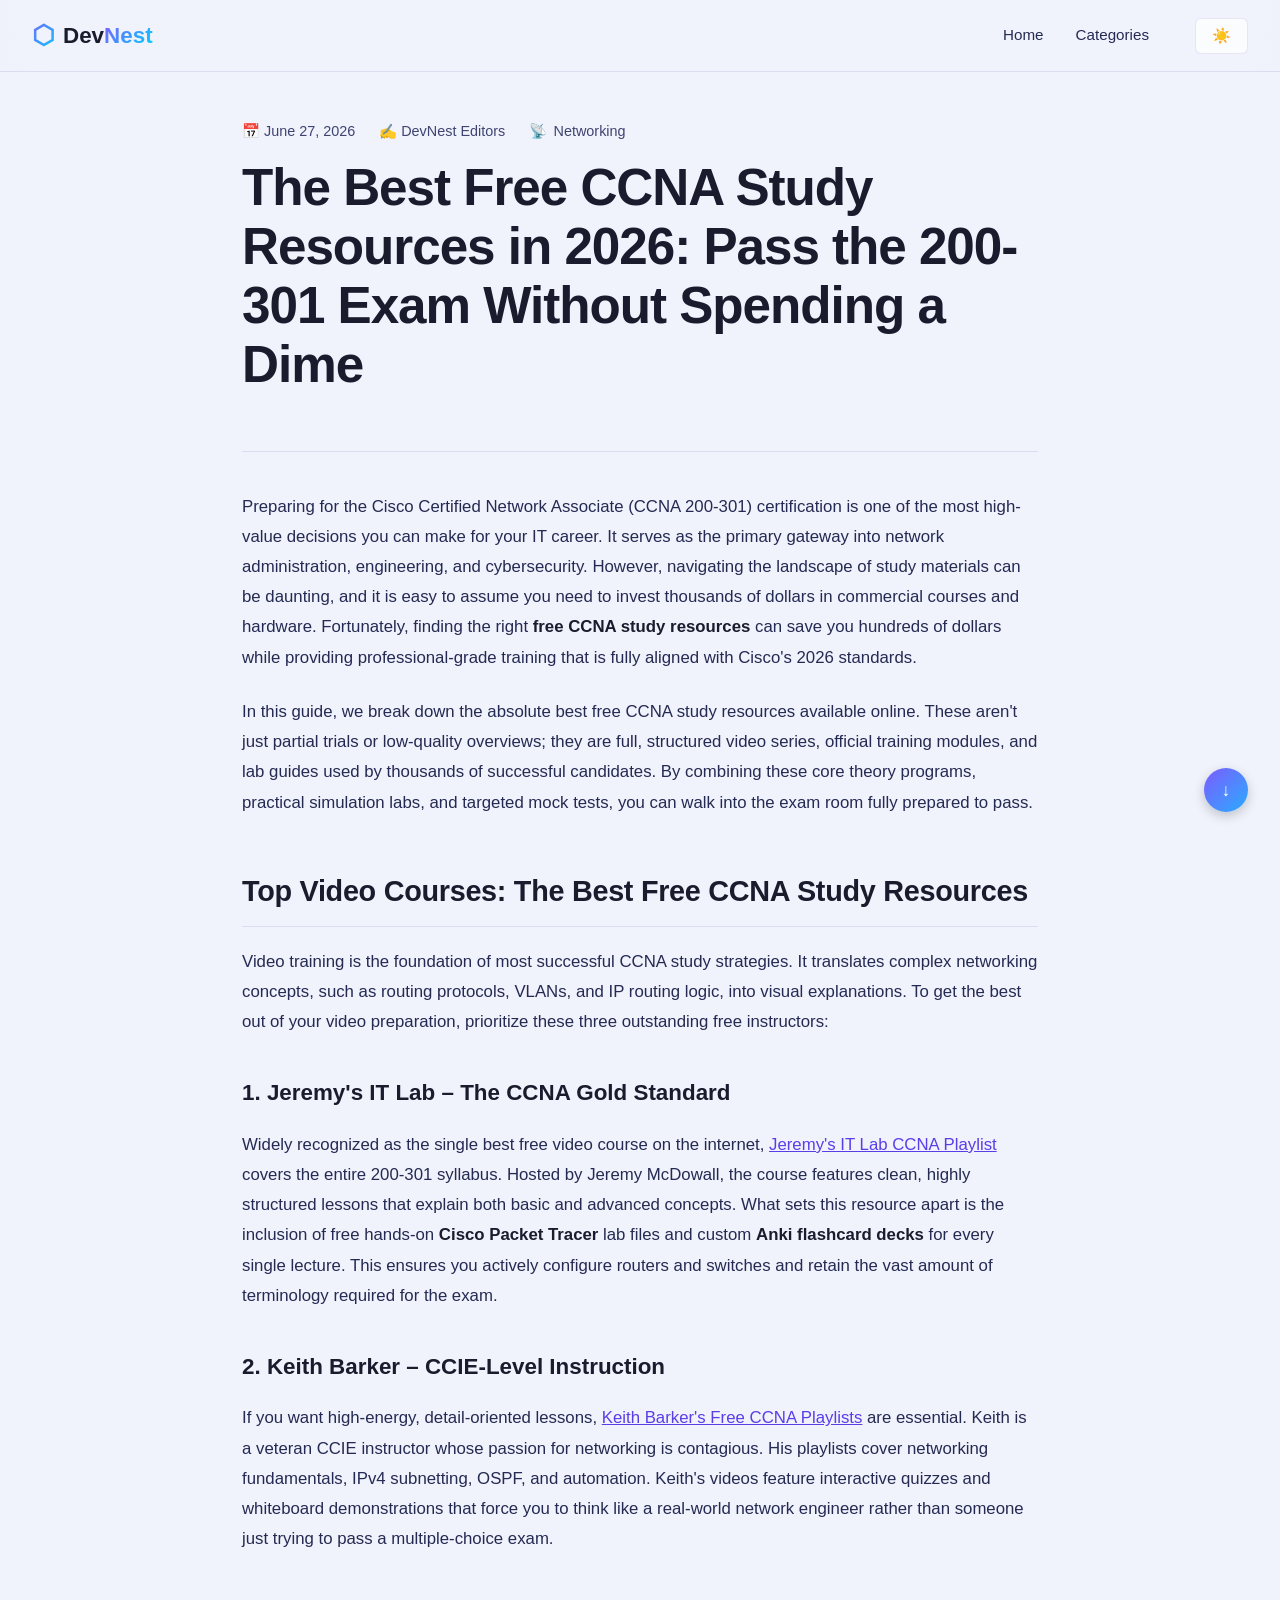
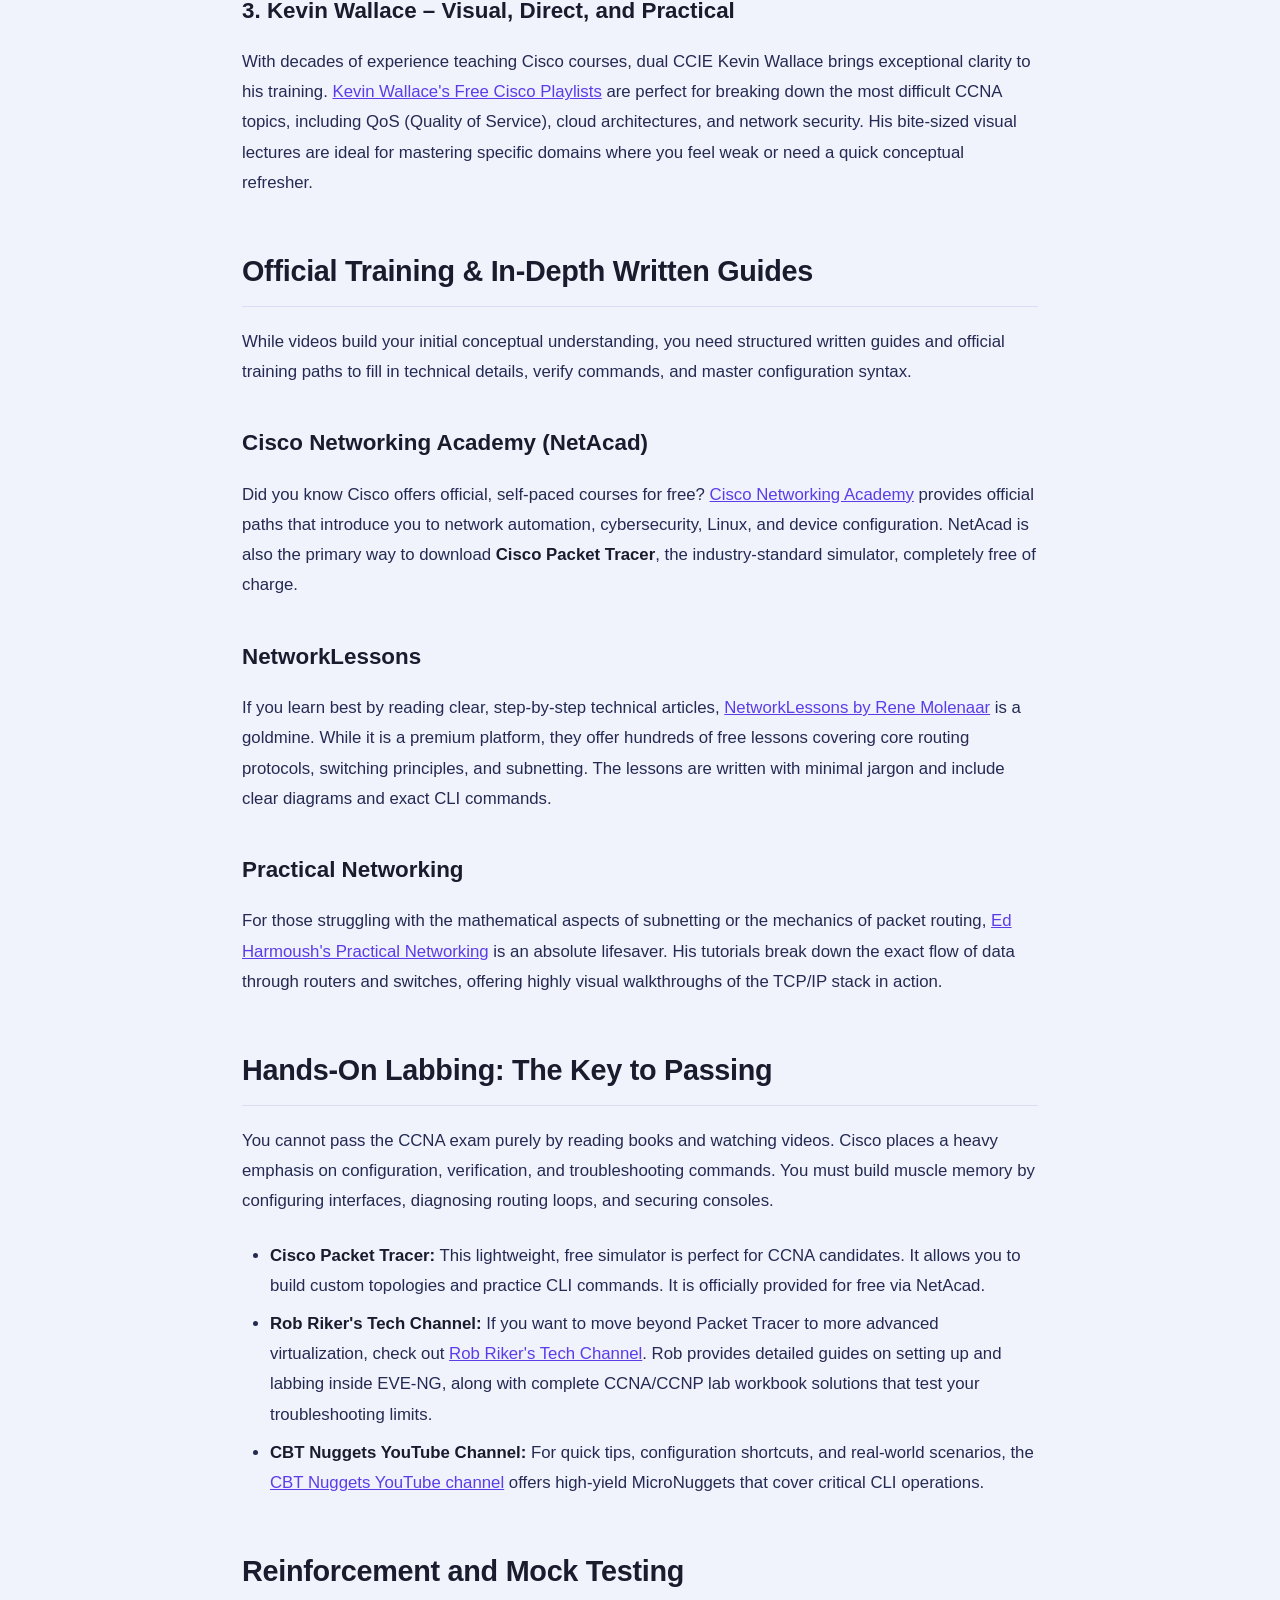
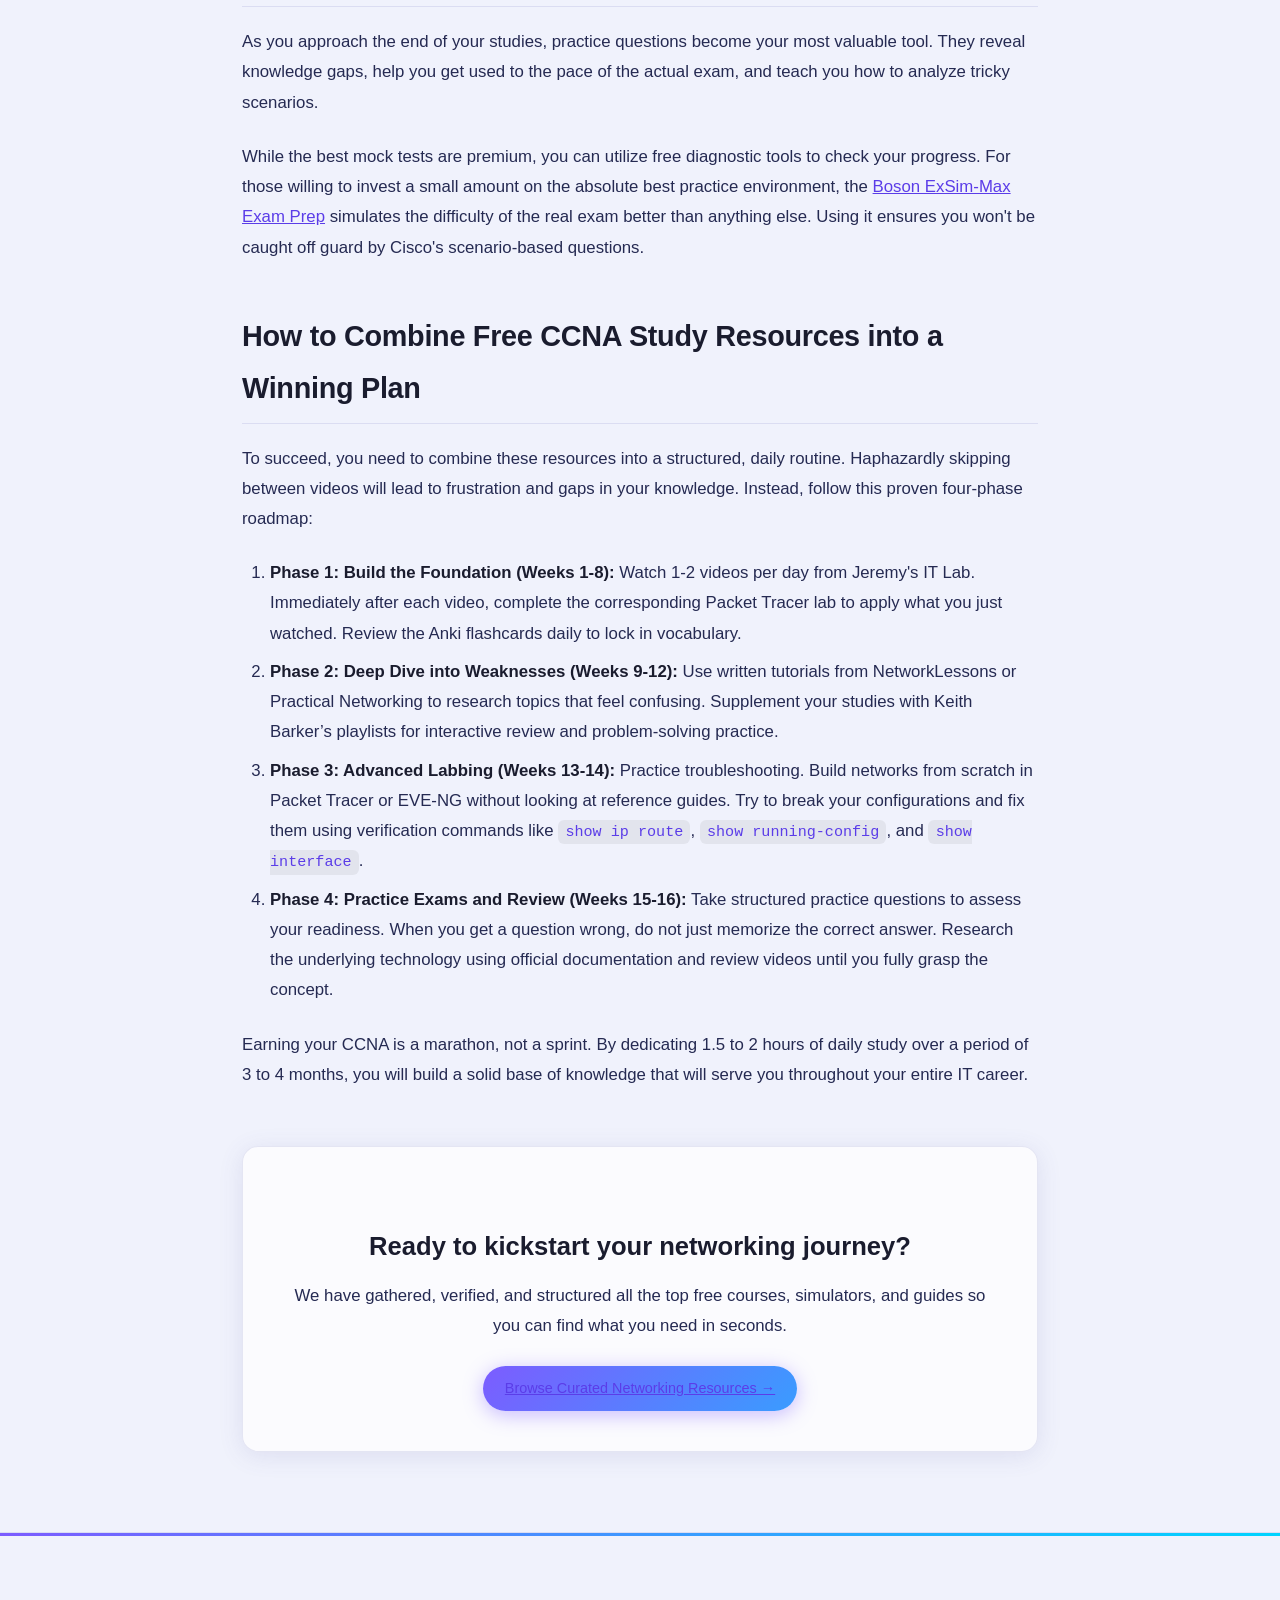
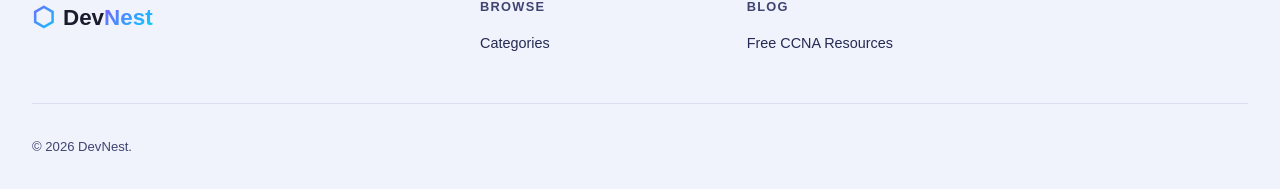
==== commit b619acb2: "Design: remove redundant All Resources link from footer columns" ====
--- a/blog/free-ccna-study-resources-2026.html
+++ b/blog/free-ccna-study-resources-2026.html
@@ -367,7 +367,6 @@
           <div class="footer-col">
             <h3 class="footer-col-title">Browse</h3>
             <a href="../index.html#categories" class="footer-link">Categories</a>
-            <a href="../index.html#tutorials" class="footer-link">All Resources</a>
           </div>
           <div class="footer-col">
             <h3 class="footer-col-title">Blog</h3>
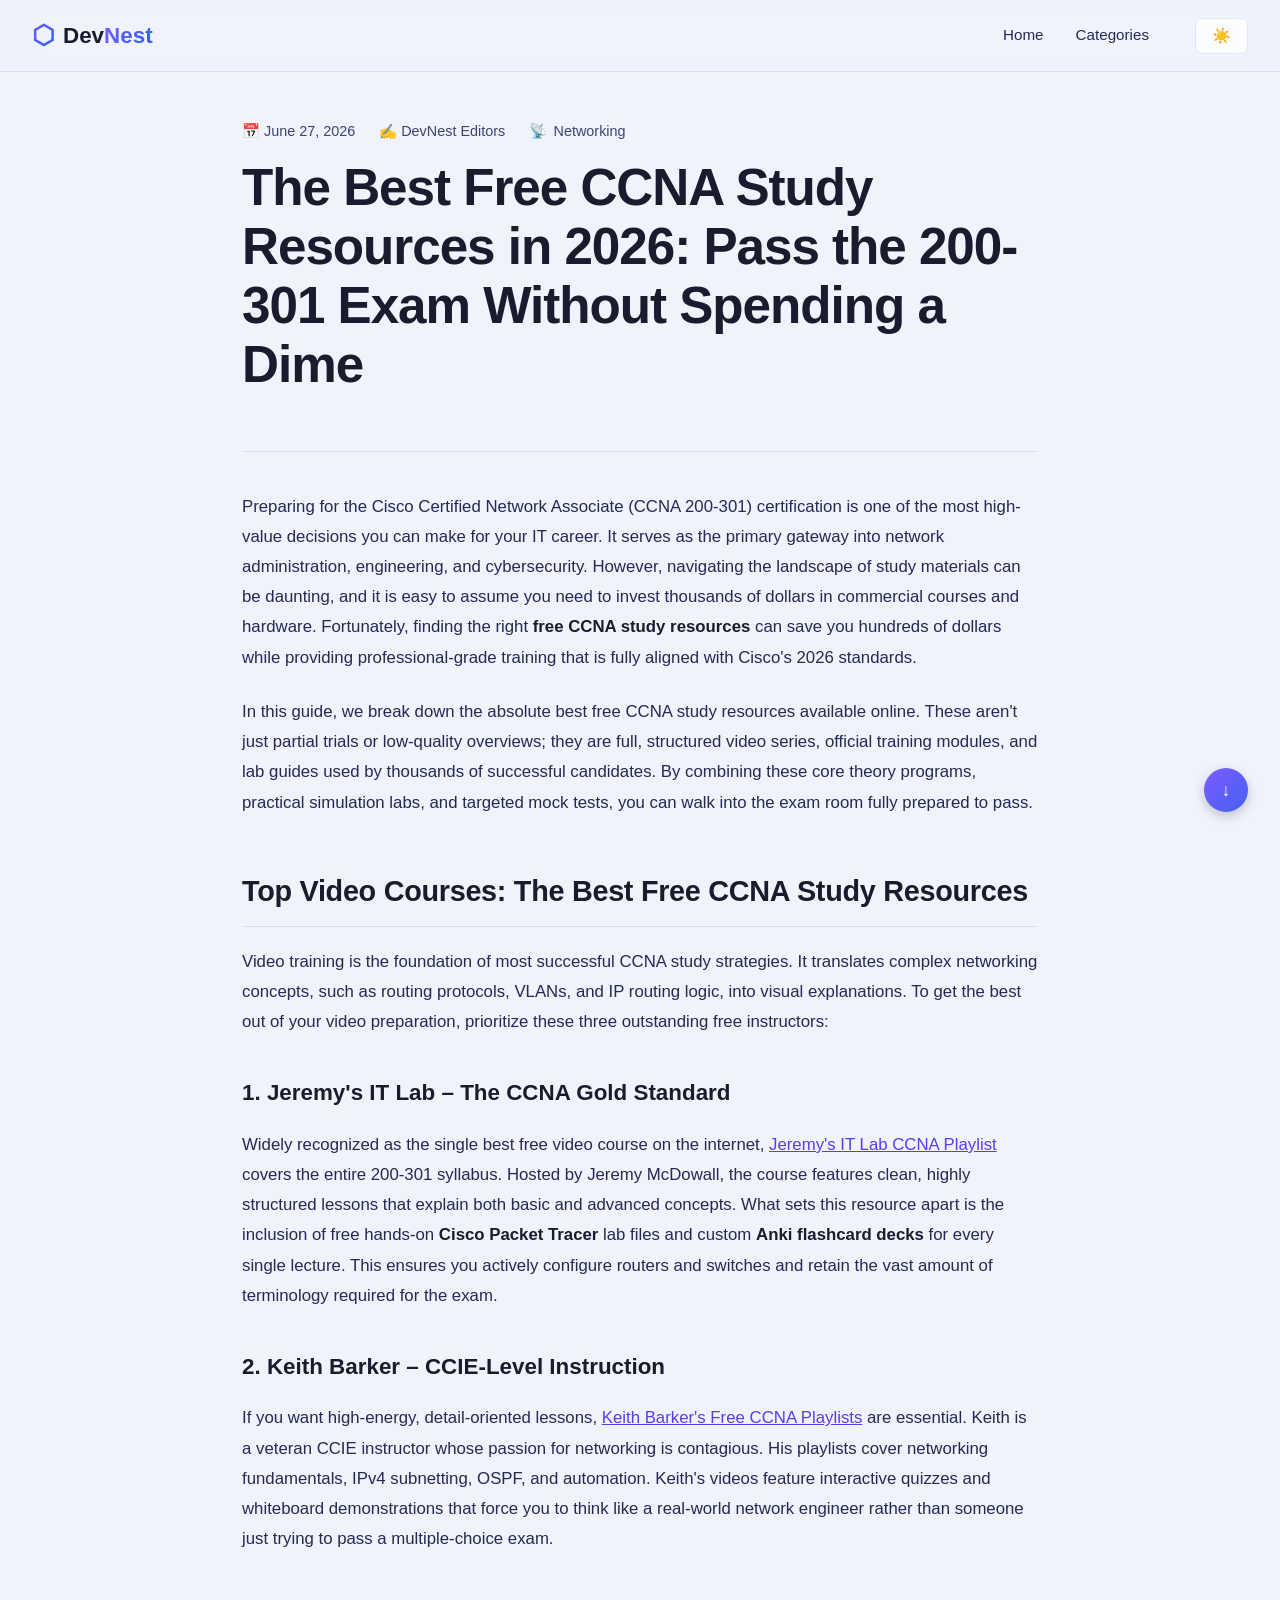
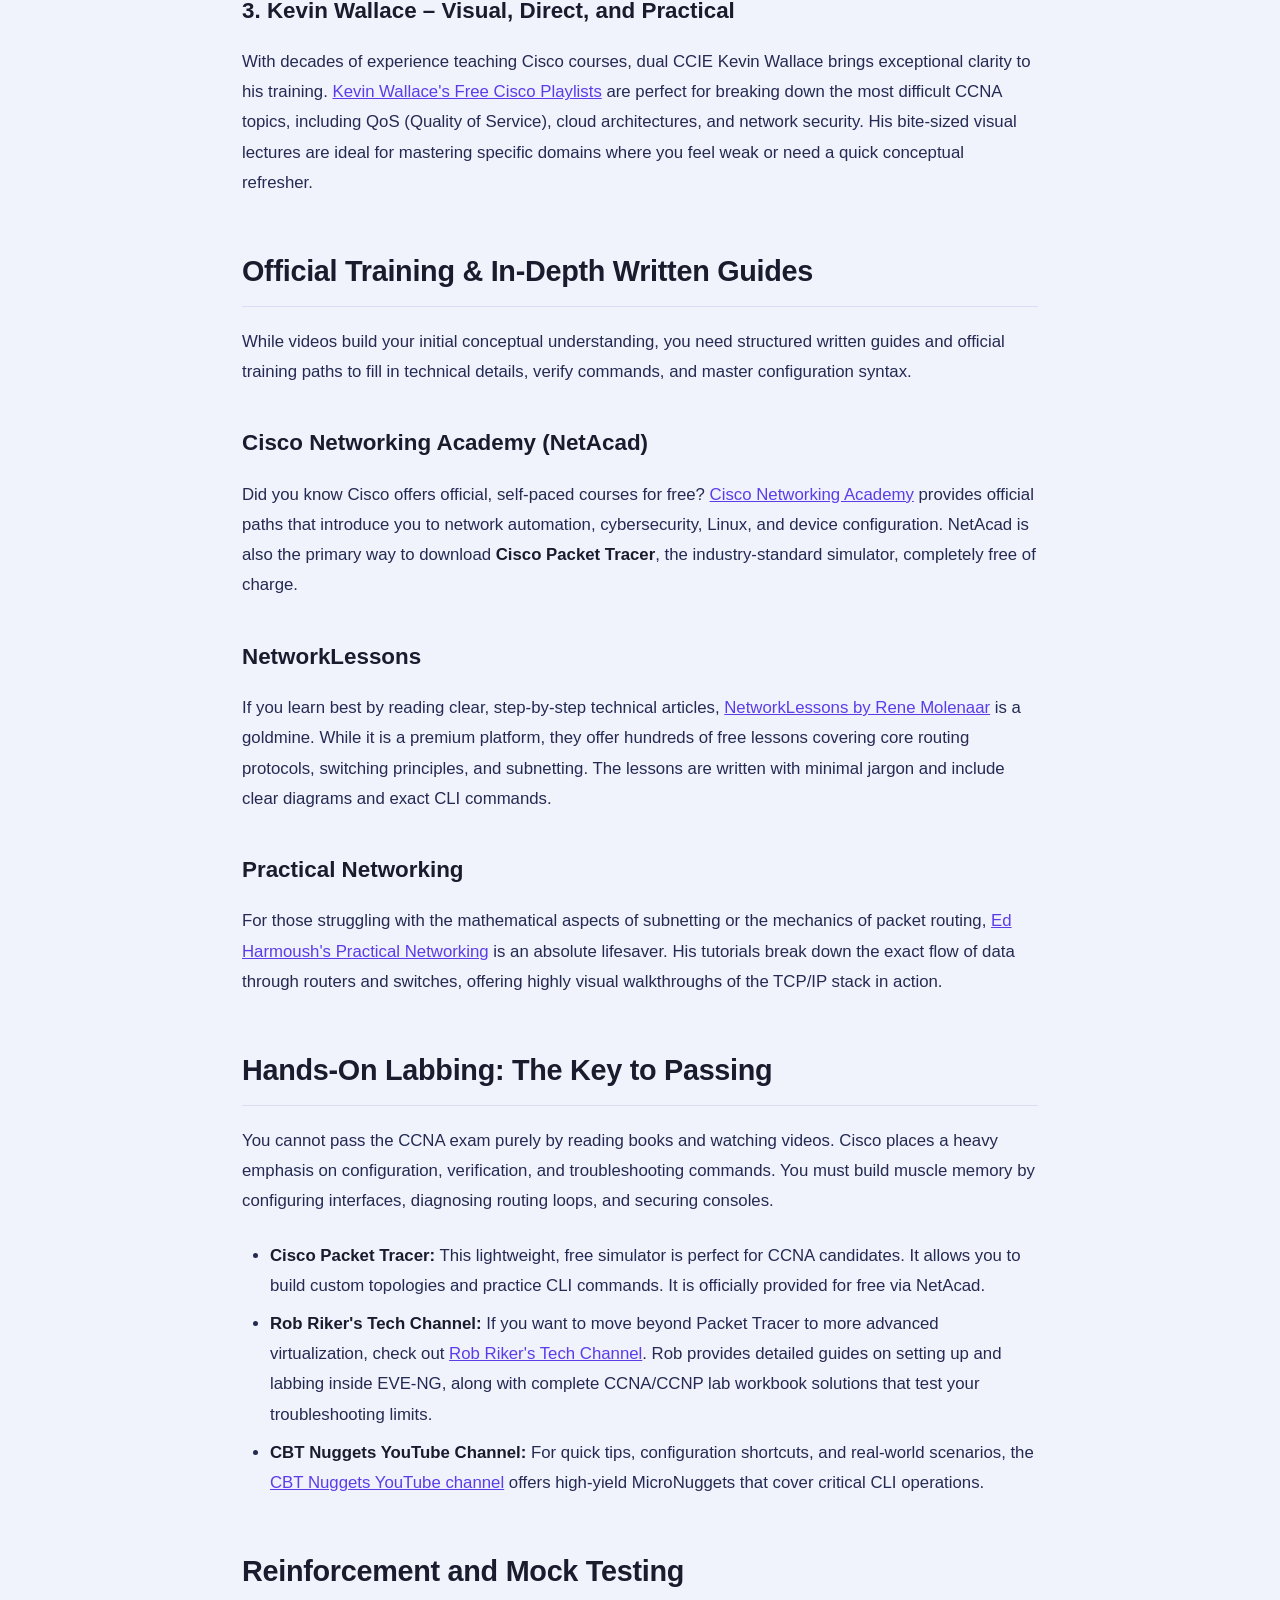
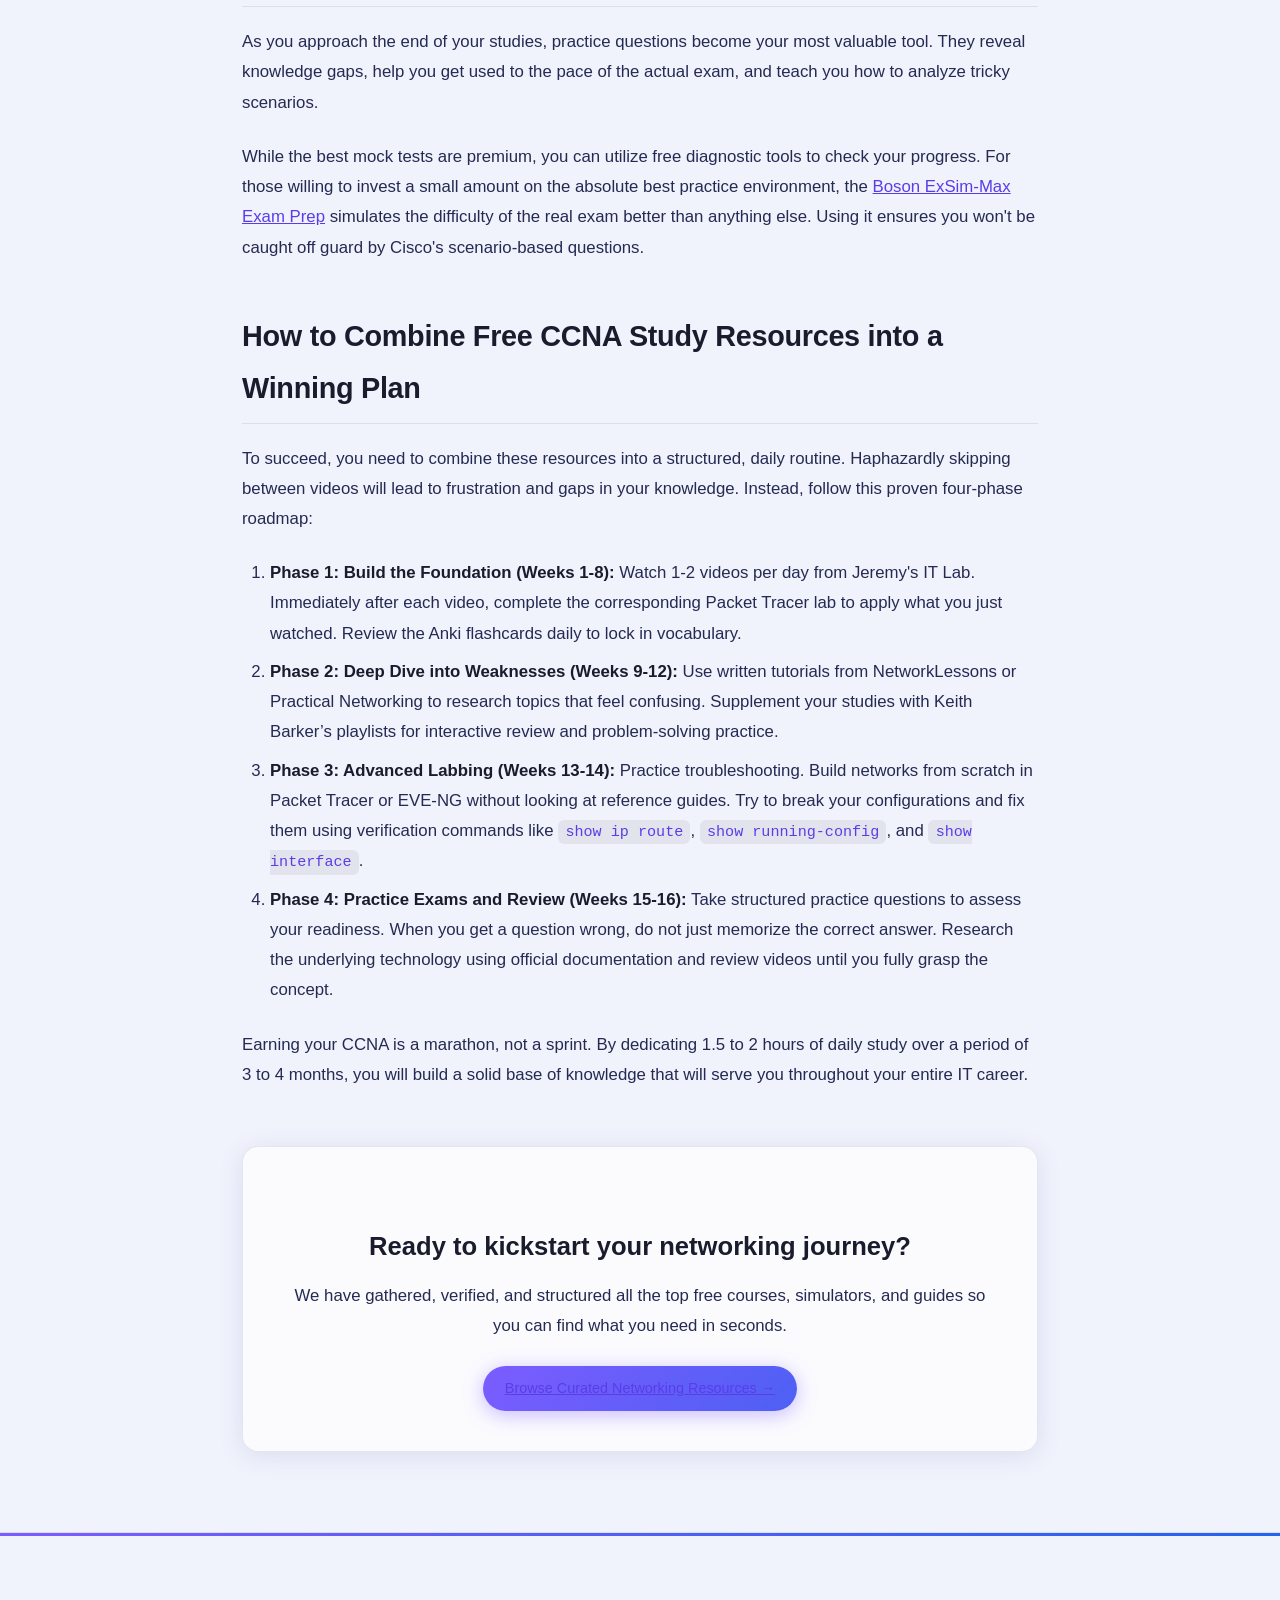
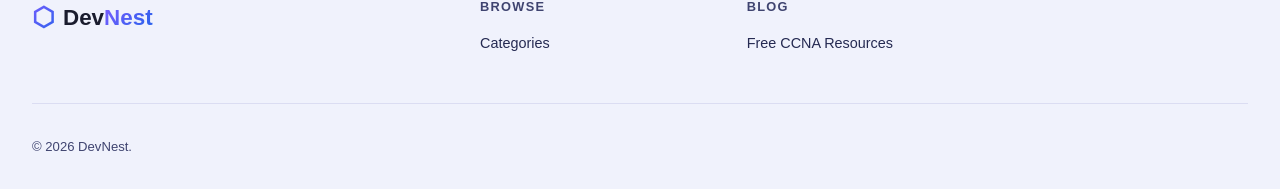
==== commit 582d6a6e: "Audit: address design, contrast, tablet bento grid, accessibility focus leak, and content bugs" ====
--- a/blog/free-ccna-study-resources-2026.html
+++ b/blog/free-ccna-study-resources-2026.html
@@ -193,7 +193,7 @@
   <header class="navbar" id="navbar">
     <div class="nav-inner">
       <a href="../index.html" class="logo" id="logo-link">
-        <span class="logo-icon">⬡</span>
+        <span class="logo-icon" aria-hidden="true">⬡</span>
         <span class="logo-text">Dev<span class="logo-accent">Nest</span></span>
       </a>
       <nav class="nav-links" id="nav-links">
@@ -359,7 +359,7 @@
       <div class="footer-top">
         <div class="footer-brand">
           <a href="../index.html" class="logo">
-            <span class="logo-icon">⬡</span>
+            <span class="logo-icon" aria-hidden="true">⬡</span>
             <span class="logo-text">Dev<span class="logo-accent">Nest</span></span>
           </a>
         </div>
--- a/style.css
+++ b/style.css
@@ -19,7 +19,7 @@
   --accent: #00d4ff;
   --accent2: #ff6b9d;
   --accent3: #00e5a0;
-  --gradient: linear-gradient(135deg, #7c5cff, #00d4ff);
+  --gradient: linear-gradient(135deg, #7c5cff, #2563eb);
   --gradient2: linear-gradient(135deg, #ff6b9d, #7c5cff);
   --shadow: 0 4px 24px rgba(0,0,0,0.4);
   --shadow2: 0 8px 48px rgba(0,0,0,0.6);
@@ -69,6 +69,19 @@
   color: var(--text2);
 }
 
+/* Screen reader only helper */
+.sr-only {
+  position: absolute;
+  width: 1px;
+  height: 1px;
+  padding: 0;
+  margin: -1px;
+  overflow: hidden;
+  clip: rect(0, 0, 0, 0);
+  white-space: nowrap;
+  border: 0;
+}
+
 body {
   font-family: var(--font);
   background: var(--bg);
@@ -705,6 +718,9 @@
 .tut-cat-badge {
   font-size: 0.72rem; font-weight: 700; text-transform: uppercase; letter-spacing: 0.08em;
   padding: 0.25rem 0.625rem; border-radius: 100px;
+  background: color-mix(in srgb, var(--cat-color, #7c5cff) 12%, transparent);
+  border: 1px solid color-mix(in srgb, var(--cat-color, #7c5cff) 25%, transparent);
+  color: var(--cat-color, #7c5cff);
 }
 
 .tut-title { font-size: 1.05rem; font-weight: 700; color: var(--text); margin-bottom: 0.5rem; line-height: 1.35; transition: color var(--transition); }
@@ -763,7 +779,7 @@
   padding: 0.28rem 0.75rem; border-radius: 100px;
   font-size: 0.72rem; font-weight: 700; letter-spacing: 0.04em;
   background: linear-gradient(135deg, #ffaa00, #ff6b00);
-  color: #fff;
+  color: #3b1702;
   margin-bottom: 0.6rem; align-self: flex-start;
 }
 .tut-card-trial { border-color: rgba(255,170,0,0.3); }
@@ -850,12 +866,12 @@
   background: var(--gradient); color: #fff; font-size: 1.1rem; font-weight: 700;
   display: flex; align-items: center; justify-content: center;
   box-shadow: 0 4px 12px rgba(0,0,0,0.2);
-  opacity: 0; transform: translateY(20px); pointer-events: none;
+  opacity: 0; transform: translateY(20px); pointer-events: none; visibility: hidden;
   background-size: 200% auto;
   background-position: left center;
-  transition: opacity 0.3s ease, box-shadow var(--transition), background-position 0.4s ease, transform var(--transition);
-}
-.back-to-top.visible { opacity: 1; transform: none; pointer-events: auto; }
+  transition: opacity 0.3s ease, box-shadow var(--transition), background-position 0.4s ease, transform var(--transition), visibility 0.3s ease;
+}
+.back-to-top.visible { opacity: 1; transform: none; pointer-events: auto; visibility: visible; }
 .back-to-top:hover {
   background-position: right center;
   transform: translateY(-5px) scale(1.05);
@@ -872,12 +888,12 @@
   background: var(--gradient); color: #fff; font-size: 1.1rem; font-weight: 700;
   display: flex; align-items: center; justify-content: center;
   box-shadow: 0 4px 12px rgba(0,0,0,0.2);
-  opacity: 0; transform: translateY(20px); pointer-events: none;
+  opacity: 0; transform: translateY(20px); pointer-events: none; visibility: hidden;
   background-size: 200% auto;
   background-position: left center;
-  transition: opacity 0.3s ease, box-shadow var(--transition), background-position 0.4s ease, transform var(--transition);
-}
-.scroll-to-bottom.visible { opacity: 1; transform: none; pointer-events: auto; }
+  transition: opacity 0.3s ease, box-shadow var(--transition), background-position 0.4s ease, transform var(--transition), visibility 0.3s ease;
+}
+.scroll-to-bottom.visible { opacity: 1; transform: none; pointer-events: auto; visibility: visible; }
 .scroll-to-bottom:hover {
   background-position: right center;
   transform: translateY(-5px) scale(1.05);
@@ -981,320 +997,12 @@
   transform: scale(0.98);
 }
 
-/* ===== LEARNING PATHS SECTION ===== */
-.paths-section {
-  padding: 6rem 0;
-  background: var(--bg);
-  border-bottom: 1px solid var(--border);
-}
-
-.paths-selector {
-  display: grid;
-  grid-template-columns: repeat(auto-fit, minmax(280px, 1fr));
-  gap: 1.25rem;
-  margin-bottom: 3rem;
-}
-
-.path-tab {
-  display: flex;
-  align-items: center;
-  gap: 1.25rem;
-  padding: 1.25rem;
-  border-radius: var(--radius);
-  background: var(--surface);
-  border: 1px solid var(--border);
-  text-align: left;
-  transition: all var(--transition);
-  position: relative;
-  overflow: hidden;
-  cursor: pointer;
-}
-
-.path-tab:hover {
-  transform: translateY(-2px);
-  border-color: var(--border2);
-  background: var(--surface2);
-  box-shadow: 0 4px 20px rgba(0,0,0,0.25);
-}
-
-.path-tab.active {
-  border-color: var(--path-color);
-  background: rgba(255, 255, 255, 0.02);
-  box-shadow: 0 4px 24px rgba(0,0,0,0.3);
-}
-
-.path-tab::before {
-  content: '';
-  position: absolute;
-  left: 0; top: 0; bottom: 0;
-  width: 4px;
-  background: var(--path-color);
-  transform: scaleY(0);
-  transition: transform var(--transition);
-}
-
-.path-tab.active::before {
-  transform: scaleY(1);
-}
-
-.path-tab-emoji {
-  font-size: 2.25rem;
-  flex-shrink: 0;
-  transition: transform var(--transition);
-}
-
-.path-tab:hover .path-tab-emoji {
-  transform: scale(1.1) rotate(5deg);
-}
-
-.path-tab-info {
-  flex-grow: 1;
-  display: flex;
-  flex-direction: column;
-  gap: 0.25rem;
-}
-
-.path-tab-title {
-  font-size: 1.05rem;
-  font-weight: 700;
-  color: var(--text);
-}
-
-.path-tab-progress-meta {
-  display: flex;
-  justify-content: space-between;
-  align-items: center;
-  font-size: 0.8rem;
-  color: var(--text2);
-}
-
-.path-tab-difficulty {
-  font-weight: 500;
-}
-
-
-/* --- Active Path Container --- */
-.active-path-container {
-  display: flex;
-  flex-direction: column;
-  gap: 2rem;
-  max-width: 900px;
-  margin: 0 auto;
-}
-
-.path-overview-card {
-  display: flex;
-  align-items: center;
-  justify-content: space-between;
-  gap: 2rem;
-  padding: 2rem;
-  border-radius: var(--radius);
-  background: var(--surface2);
-  border: 1px solid var(--border2);
-  border-left: 5px solid var(--path-color);
-}
-
-@media (max-width: 640px) {
-  .path-overview-card {
-    flex-direction: column;
-    align-items: flex-start;
-    gap: 1.5rem;
-    padding: 1.5rem;
-  }
-}
-
-.path-overview-content {
-  flex: 1;
-}
-
-.path-overview-badge {
-  display: inline-block;
-  padding: 0.25rem 0.75rem;
-  border-radius: 100px;
-  font-size: 0.75rem;
-  font-weight: 600;
-  margin-bottom: 0.75rem;
-}
-
-.path-overview-title {
-  font-size: 1.5rem;
-  font-weight: 800;
-  color: var(--text);
-  margin-bottom: 0.5rem;
-}
-
-.path-overview-desc {
-  font-size: 0.95rem;
-  color: var(--text2);
-  line-height: 1.6;
-}
-
-
-/* --- Timeline Steps --- */
-.roadmap-timeline {
-  position: relative;
-  padding-left: 2.5rem;
-  margin-top: 1rem;
-}
-
-.roadmap-line {
-  position: absolute;
-  left: 11px;
-  top: 10px;
-  bottom: 10px;
-  width: 2px;
-  border-radius: 1px;
-}
-
-.roadmap-step {
-  position: relative;
-  margin-bottom: 2.5rem;
-}
-
-.roadmap-step:last-child {
-  margin-bottom: 0;
-}
-
-.roadmap-node {
-  position: absolute;
-  left: -2.5rem;
-  top: 1.25rem;
-  width: 24px;
-  height: 24px;
-  border-radius: 50%;
-  border: 2px solid var(--border);
-  display: flex;
-  align-items: center;
-  justify-content: center;
-  z-index: 2;
-  transition: all var(--transition);
-}
-
-.roadmap-node .node-icon {
-  font-size: 0.75rem;
-  font-weight: bold;
-  color: var(--text);
-}
-
-
-.roadmap-step-card {
-  background: var(--surface);
-  border: 1px solid var(--border);
-  border-radius: var(--radius);
-  padding: 1.5rem;
-  transition: all var(--transition);
-}
-.roadmap-step-card:hover {
-  border-color: var(--border2);
-  box-shadow: 0 4px 24px rgba(0,0,0,0.3);
-  transform: translateY(-1px);
-}
-
-
-.step-card-header {
-  margin-bottom: 1.25rem;
-  border-bottom: 1px solid var(--border);
-  padding-bottom: 0.75rem;
-}
-
-.step-title {
-  font-size: 1.2rem;
-  font-weight: 700;
-  color: var(--text);
-  margin-bottom: 0.25rem;
-}
-
-.step-desc {
-  font-size: 0.9rem;
-  color: var(--text2);
-}
-
-.step-tutorials-list {
-  display: flex;
-  flex-direction: column;
-  gap: 1rem;
-}
-
-.roadmap-tut-item {
-  display: flex;
-  align-items: flex-start;
-  gap: 1rem;
-  padding: 1rem;
-  border-radius: var(--radius-sm);
-  background: var(--bg2);
-  border: 1px solid var(--border);
-  transition: all var(--transition);
-}
-
-.roadmap-tut-item:hover {
-  border-color: var(--border2);
-  background: var(--bg3);
-}
-
-
-.roadmap-tut-info {
-  flex-grow: 1;
-  display: flex;
-  align-items: center;
-  justify-content: space-between;
-  gap: 1.5rem;
-}
-
-@media (max-width: 768px) {
-  .roadmap-tut-info {
-    flex-direction: column;
-    align-items: flex-start;
-    gap: 0.75rem;
-  }
-}
-
-.roadmap-tut-main {
-  display: flex;
-  flex-direction: column;
-  gap: 0.25rem;
-}
-
-.roadmap-tut-link {
-  font-size: 0.95rem;
-  font-weight: 600;
-  color: var(--text);
-  transition: color var(--transition);
-  display: inline-flex;
-  align-items: center;
-  gap: 0.25rem;
-}
-
-.roadmap-tut-link:hover {
-  color: var(--primary-light);
-}
-
-.roadmap-tut-item.completed .roadmap-tut-link {
-  text-decoration: line-through;
-  color: var(--text2);
-}
-
-.external-link-arrow {
-  font-size: 0.8rem;
-  opacity: 0.6;
-}
-
-.roadmap-tut-source {
-  font-size: 0.8rem;
-  color: var(--text3);
-}
-
-.roadmap-tut-meta {
-  display: flex;
-  gap: 0.5rem;
-  flex-shrink: 0;
-}
-
-
 /* ===== LIGHT MODE CONTRAST OVERRIDES ===== */
-.light-mode .path-tab.active { background: #ffffff; }
-.light-mode .path-overview-card { background: #ffffff; }
-.light-mode .roadmap-step-card { background: #ffffff; }
-.light-mode .roadmap-tut-item { background: var(--bg); }
+/* Light mode category variable overrides */
+.light-mode [style*="--cat-color: #6366f1"] { --cat-color: #4f46e5 !important; }
+.light-mode [style*="--cat-color: #f59e0b"] { --cat-color: #b45309 !important; }
+.light-mode [style*="--cat-color: #ff4a4a"] { --cat-color: #d92727 !important; }
+.light-mode [style*="--cat-color: #38bdf8"] { --cat-color: #0284c7 !important; }
 
 /* ===== BENTO DASHBOARD ===== */
 .bento-dashboard {
@@ -1305,6 +1013,9 @@
 @media (max-width: 1024px) {
   .bento-dashboard {
     grid-template-columns: repeat(2, 1fr);
+  }
+  .bento-card.featured {
+    grid-column: span 2;
   }
 }
 @media (max-width: 768px) {
